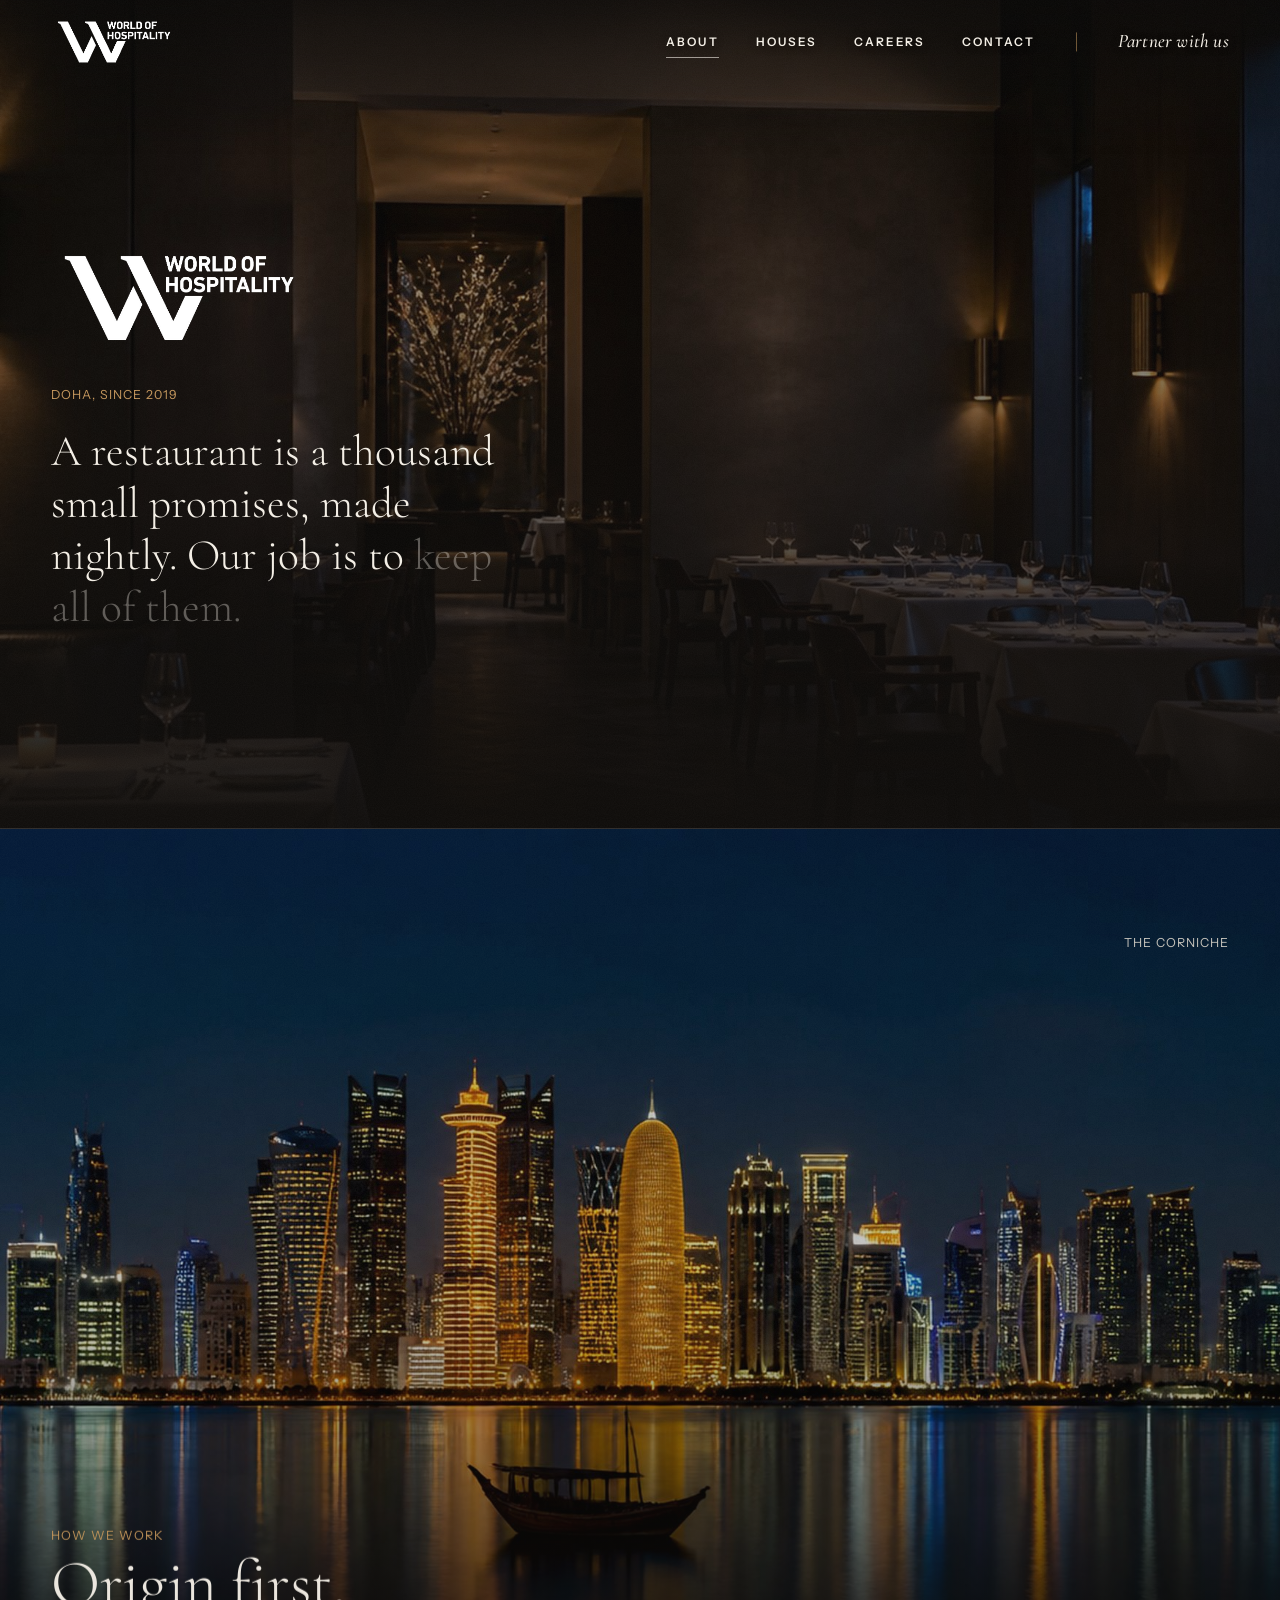
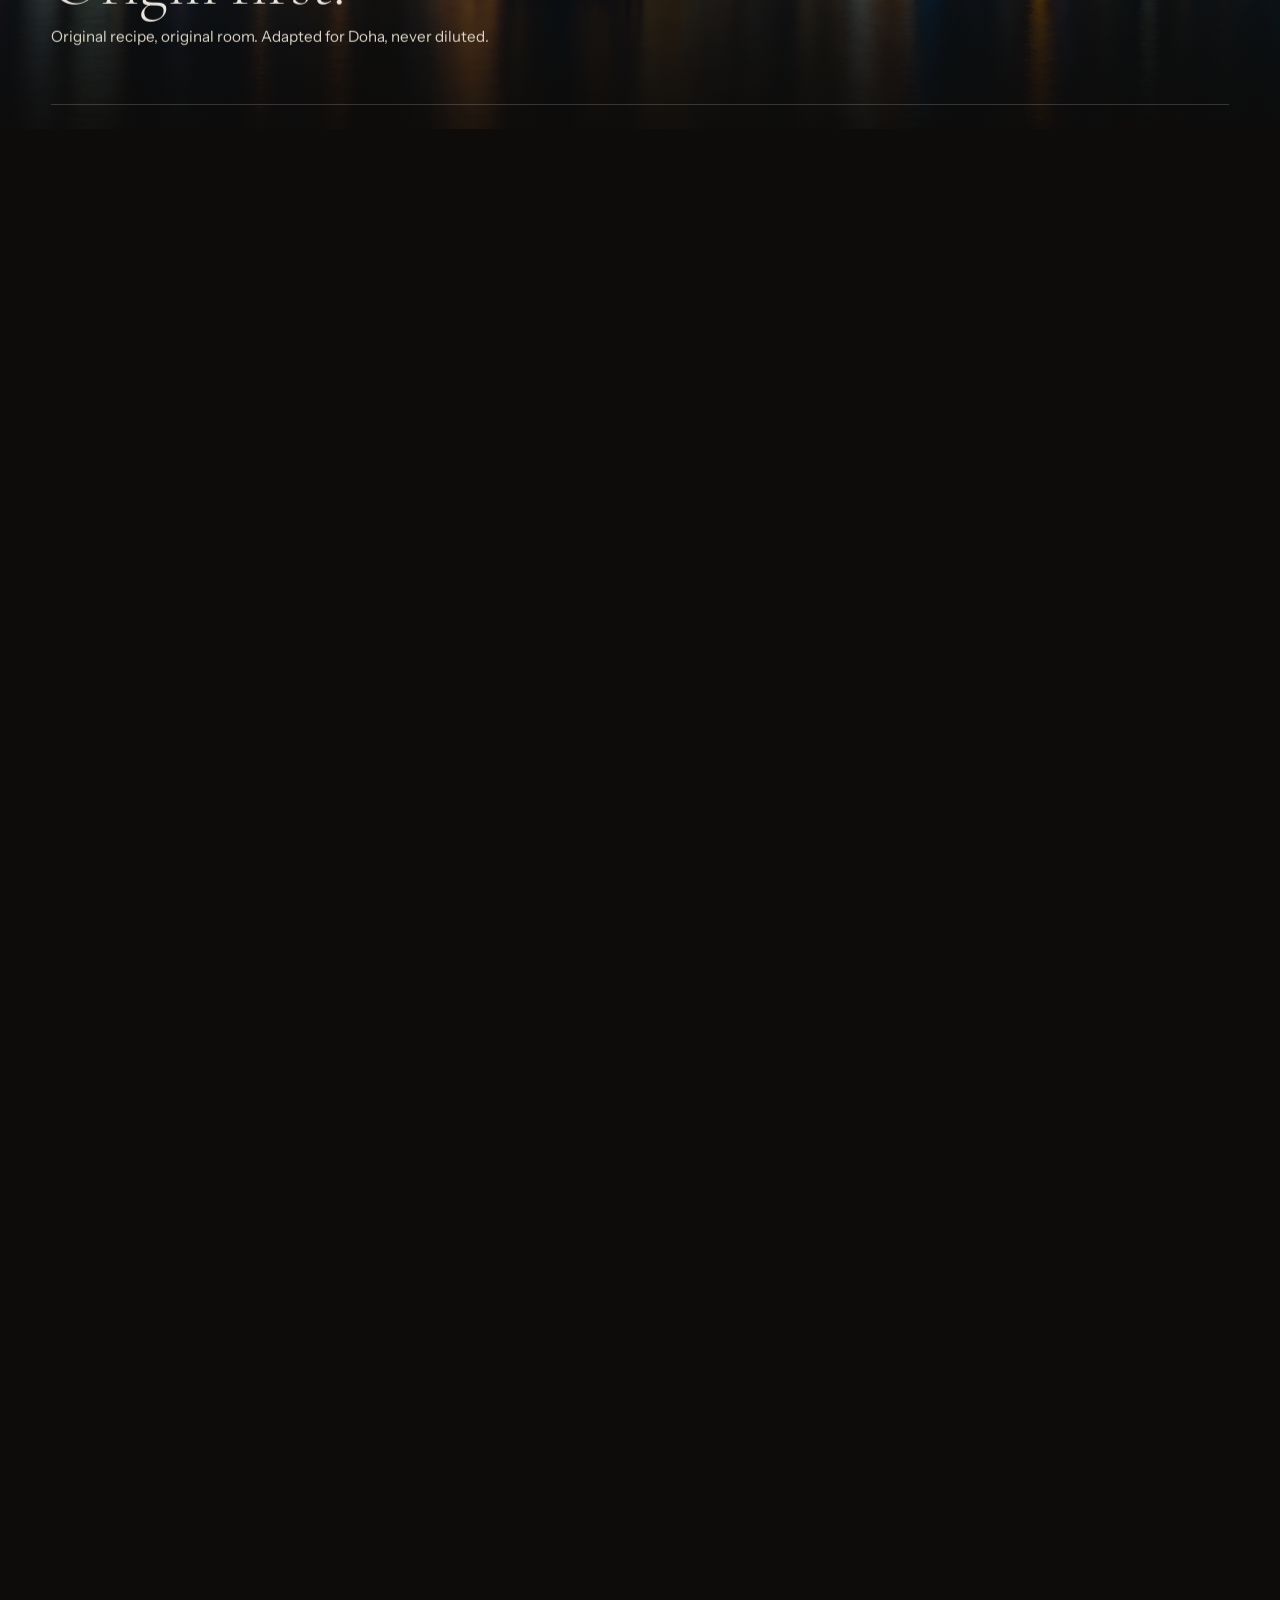
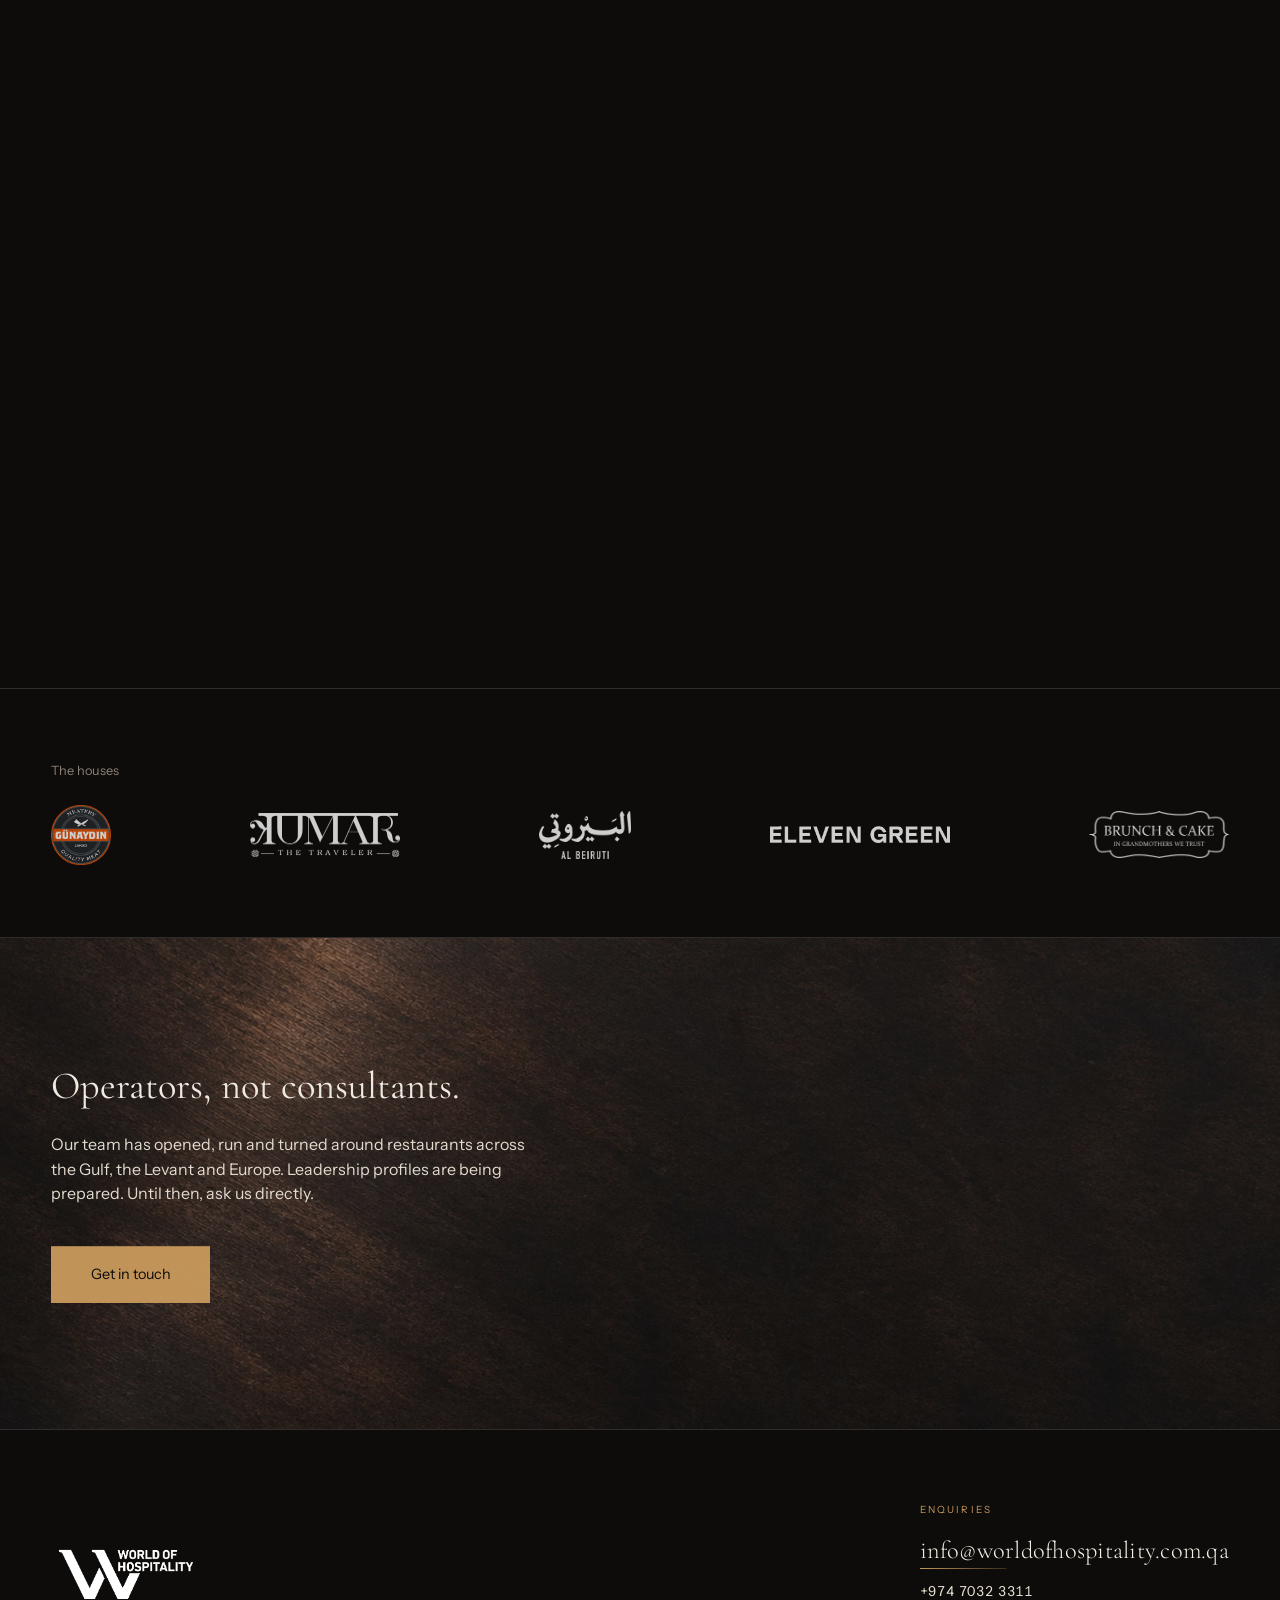
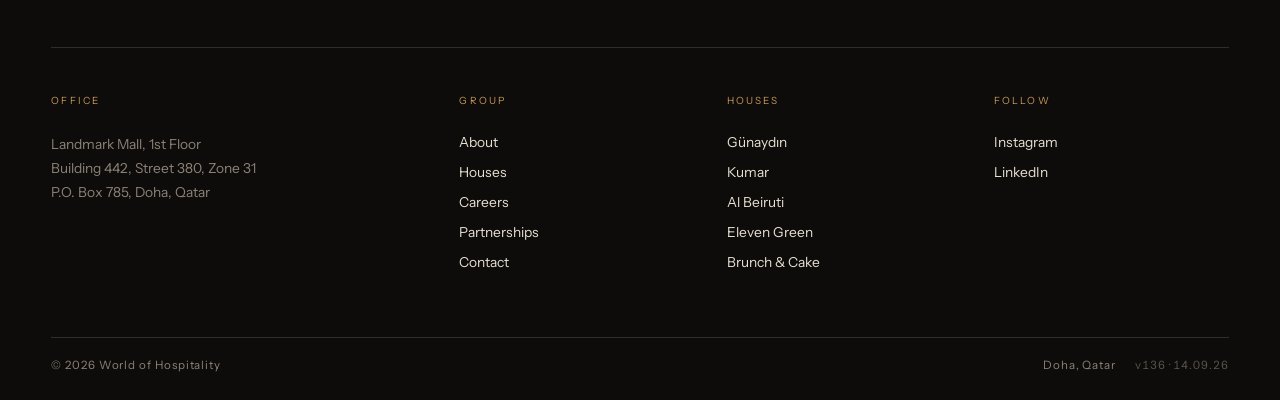
==== about.html @ a6f9bf9b "Al Beiruti: room, table and bar frames cut from the 4K film for the gallery and wall; low-res spread" ====
<!doctype html>
<html lang="en">
<head>
<meta charset="utf-8">
<meta name="viewport" content="width=device-width, initial-scale=1">
<title>About · World of Hospitality</title>
<meta name="description" content="World of Hospitality. Operators, not licensors. How the group works and who runs it.">
<link rel="preconnect" href="https://fonts.googleapis.com">
<link rel="preconnect" href="https://fonts.gstatic.com" crossorigin>
<link rel="stylesheet" href="https://fonts.googleapis.com/css2?family=Cormorant+Garamond:ital,wght@0,300;0,400;0,500;1,300;1,400&family=Instrument+Sans:wght@400;500&display=swap">
<link rel="stylesheet" href="css/home.css?v=136">
<link rel="stylesheet" href="css/house.css?v=136">
<link rel="stylesheet" href="css/pages.css?v=136">
</head>
<body class="is-loading house-page inner-page">

<div class="veil veil--quick" id="veil" aria-hidden="true"></div>
<div class="grain" aria-hidden="true"></div>

<header class="nav" id="nav">
  <a href="index.html" class="nav__brand" aria-label="World of Hospitality home">
    <img src="images/woh-logo.png" alt="World of Hospitality" class="nav__logo" width="150" height="50">
  </a>
  <nav class="nav__links" aria-label="Primary">
    <a href="about.html" aria-current="page">About</a>
    <a href="index.html#houses">Houses</a>
    <a href="careers.html">Careers</a>
    <a href="contact.html">Contact</a>
  </nav>
  <a href="partnerships.html" class="nav__cta">Partner with us</a>
  <button class="nav__toggle" id="navToggle" aria-label="Open menu" aria-expanded="false"><span></span><span></span></button>
  <span class="nav__rule" aria-hidden="true"></span>
</header>

<div class="menu" id="menu" aria-hidden="true">
  <nav class="menu__links" aria-label="Mobile">
    <a href="about.html">About</a>
    <a href="index.html#houses">Houses</a>
    <a href="careers.html">Careers</a>
    <a href="contact.html">Contact</a>
    <a href="partnerships.html">Partner with us</a>
  </nav>
  <div class="menu__houses"><a href="gunaydin.html" class="proof__logo proof__logo--gunaydin"><img class="logo logo--gunaydin" src="images/brands/gunaydin.png" alt="Günaydın" width="700" height="699"></a><a href="kumar.html" class="proof__logo proof__logo--kumar"><img class="logo logo--kumar" src="images/brands/kumar.png" alt="Kumar" width="1200" height="356"></a><a href="al-beiruti.html" class="proof__logo proof__logo--al-beiruti"><img class="logo logo--al-beiruti" src="images/brands/al-beiruti.png" alt="Al Beiruti" width="900" height="466"></a><a href="eleven-green.html" class="proof__logo proof__logo--eleven-green"><img class="logo logo--eleven-green" src="images/brands/eleven-green.png" alt="Eleven Green" width="1200" height="114"></a><a href="brunch-cake.html" class="proof__logo proof__logo--brunch-cake"><img class="logo logo--brunch-cake" src="images/brands/brunch-cake.png" alt="Brunch &amp; Cake" width="1200" height="404"></a></div>
  <p class="menu__foot">Landmark Mall, Doha<br>+974 7032 3311</p>
</div>

<section class="open open--about">
  <div class="open__media"><img src="images/material/room.jpg" alt="An empty dining room before service"><div class="open__grade"></div></div>
  <div class="open__copy">
    <img class="open__mark" src="images/woh-logo.png" alt="World of Hospitality" width="240" height="80" data-reveal>
    <p class="open__kicker">Doha, since 2019</p>
    <h1 class="open__title open__title--lit lit" data-split>A restaurant is a thousand small promises, made nightly. Our job is to keep all of them.</h1>
  </div>
</section>

<section class="pan" aria-label="How we work">
  <div class="pan__stage">
    <div class="pan__track" id="panTrack">
      <div class="pan__panel">
        <img src="images/doha/corniche.jpg" alt="Doha, West Bay from the Corniche">
        <div class="pan__copy"><span class="pan__kicker">How we work</span><span class="pan__title">Origin first.</span><span class="pan__line">Original recipe, original room. Adapted for Doha, never diluted.</span></div>
        <span class="pan__place">The Corniche</span>
      </div>
      <div class="pan__panel">
        <img src="images/doha/souq.jpg" alt="A lantern-lit souq alley">
        <div class="pan__copy"><span class="pan__kicker">How we work</span><span class="pan__title">Senior people, every shift.</span><span class="pan__line">The people accountable for the result are the people in the building. Not a head office, not a dashboard.</span></div>
        <span class="pan__place">Souq Waqif</span>
      </div>
      <div class="pan__panel">
        <img src="images/doha/lusail.jpg" alt="An arcade in Lusail at dusk">
        <div class="pan__copy"><span class="pan__kicker">How we work</span><span class="pan__title">Built to last.</span><span class="pan__line">Group infrastructure, independent attention. Finance, licensing and supply run centrally. Service, kitchen and character stay the house's own.</span></div>
        <span class="pan__place">Lusail</span>
      </div>
    </div>
    <div class="pan__progress" aria-hidden="true"><span id="panBar"></span></div>
  </div>
</section>

<section class="proof proof--about">
  <p class="proof__label">The houses</p>
  <div class="proof__row"><a href="gunaydin.html" class="proof__logo proof__logo--gunaydin"><img class="logo logo--gunaydin" src="images/brands/gunaydin.png" alt="Günaydın" width="700" height="699"></a><a href="kumar.html" class="proof__logo proof__logo--kumar"><img class="logo logo--kumar" src="images/brands/kumar.png" alt="Kumar" width="1200" height="356"></a><a href="al-beiruti.html" class="proof__logo proof__logo--al-beiruti"><img class="logo logo--al-beiruti" src="images/brands/al-beiruti.png" alt="Al Beiruti" width="900" height="466"></a><a href="eleven-green.html" class="proof__logo proof__logo--eleven-green"><img class="logo logo--eleven-green" src="images/brands/eleven-green.png" alt="Eleven Green" width="1200" height="114"></a><a href="brunch-cake.html" class="proof__logo proof__logo--brunch-cake"><img class="logo logo--brunch-cake" src="images/brands/brunch-cake.png" alt="Brunch &amp; Cake" width="1200" height="404"></a></div>
</section>

<section class="people overfilm" id="leadership">
  <div class="overfilm__media overfilm__media--material"><img src="images/material/bronze.jpg" alt="" loading="lazy"></div>
  <div class="people__copy" data-reveal>
    <h2 class="sec__title">Operators, not consultants.</h2>
    <p>Our team has opened, run and turned around restaurants across the Gulf, the Levant and Europe. Leadership profiles are being prepared. Until then, ask us directly.</p>
    <a class="visit__cta" href="contact.html">Get in touch</a>
  </div>
</section>

<footer class="foot">
  <div class="foot__top">
    <a href="index.html" class="foot__brand" aria-label="World of Hospitality home">
      <img src="images/woh-logo.png" alt="World of Hospitality" width="150" height="50">
    </a>
    <div class="foot__contact">
      <span class="foot__eyebrow">Enquiries</span>
      <a class="foot__mail" href="mailto:info@worldofhospitality.com.qa">info@worldofhospitality.com.qa</a>
      <a class="foot__tel" href="tel:+97470323311">+974 7032 3311</a>
    </div>
  </div>
  <div class="foot__grid">
    <div class="foot__col foot__col--office">
      <span class="foot__eyebrow">Office</span>
      <address>Landmark Mall, 1st Floor<br>Building 442, Street 380, Zone 31<br>P.O. Box 785, Doha, Qatar</address>
    </div>
    <div class="foot__col">
      <span class="foot__eyebrow">Group</span>
      <a href="about.html">About</a>
      <a href="index.html#houses">Houses</a>
      <a href="careers.html">Careers</a>
      <a href="partnerships.html">Partnerships</a>
      <a href="contact.html">Contact</a>
    </div>
    <div class="foot__col">
      <span class="foot__eyebrow">Houses</span>
      <a href="gunaydin.html">Günaydın</a>
      <a href="kumar.html">Kumar</a>
      <a href="al-beiruti.html">Al Beiruti</a>
      <a href="eleven-green.html">Eleven Green</a>
      <a href="brunch-cake.html">Brunch &amp; Cake</a>
    </div>
    <div class="foot__col">
      <span class="foot__eyebrow">Follow</span>
      <a href="https://www.instagram.com/albeirutiqa" target="_blank" rel="noopener">Instagram</a>
      <a href="https://www.linkedin.com/company/worldofhospitalityqa" target="_blank" rel="noopener">LinkedIn</a>
    </div>
  </div>
  <div class="foot__bottom">
    <span>© <span data-year>2026</span> World of Hospitality</span>
    <span class="foot__bottom-right">Doha, Qatar <span class="foot__ver">v136 · 14.09.26</span></span>
  </div>
</footer>

<script src="js/vendor/gsap.min.js?v=136"></script>
<script src="js/vendor/ScrollTrigger.min.js?v=136"></script>
<script src="js/vendor/lenis.min.js?v=136"></script>
<script src="js/site.js?v=136"></script>
</body>
</html>
---- css/home.css ----
/* World of Hospitality: homepage, 2026 rebuild.
   Palette is the brand's own: bone and brass from the logo file. */

:root {
  --ink: #0e0c0a;
  --ink-2: #16130f;
  --bone: #f4efe6;
  --bone-2: #e6dfd2;
  --brass: #c4965b;
  --ash: #8b8177;
  --hair: rgba(244, 239, 230, 0.14);

  --serif: "Cormorant Garamond", Georgia, serif;
  --sans: "Instrument Sans", system-ui, sans-serif;

  --gutter: clamp(1.25rem, 4vw, 4rem);
  --ease: cubic-bezier(0.22, 1, 0.36, 1);
}

*, *::before, *::after { box-sizing: border-box; }
html { scroll-behavior: auto; -webkit-text-size-adjust: 100%; }
html.lenis, html.lenis body { height: auto; }
.lenis.lenis-smooth { scroll-behavior: auto !important; }

body {
  margin: 0;
  background: var(--ink);
  color: var(--bone);
  font-family: var(--sans);
  font-size: 1rem;
  line-height: 1.55;
  -webkit-font-smoothing: antialiased;
  overflow-x: hidden;
}
body.is-loading { overflow: hidden; }

img, video { display: block; max-width: 100%; }
a { color: inherit; text-decoration: none; }
button { font: inherit; color: inherit; background: none; border: 0; padding: 0; cursor: pointer; }
h1, h2, h3, p, ol, dl { margin: 0; }
ol { padding: 0; list-style: none; }

:focus-visible { outline: 1px solid var(--brass); outline-offset: 4px; }

/* Line masks used by the reveal choreography */
.line { display: block; overflow: hidden; }
.line > span { display: block; transform: translateY(110%); }

/* ---------- Veil: five cuts, then the frame splits into the wall ---------- */
.veil { position: fixed; inset: 0; z-index: 100; background: var(--ink); overflow: hidden; }
.veil__cuts { position: absolute; inset: 0; }
.veil__cut { position: absolute; inset: 0; opacity: 0; }
.veil__cut img { width: 100%; height: 100%; object-fit: cover; transform: scale(1.12); filter: saturate(0.85) brightness(0.75); }
.veil__cut::after { content: ""; position: absolute; inset: 0; background: radial-gradient(70% 60% at 50% 50%, rgba(14,12,10,0.15), rgba(14,12,10,0.7)); }
.veil__cutlogo { position: absolute; left: 50%; top: 50%; transform: translate(-50%, -50%); display: flex; justify-content: center; opacity: 0; z-index: 1; }
.veil__cutlogo img { height: auto; filter: drop-shadow(0 6px 30px rgba(0,0,0,0.6)); }
.veil__cutlogo .logo--gunaydin { width: clamp(180px, 20vw, 300px); } .veil__cutlogo .logo--kumar { width: clamp(300px, 36vw, 560px); } .veil__cutlogo .logo--al-beiruti { width: clamp(220px, 26vw, 400px); } .veil__cutlogo .logo--eleven-green { width: clamp(300px, 44vw, 700px); } .veil__cutlogo .logo--brunch-cake { width: clamp(260px, 30vw, 480px); }
.veil__flash { position: absolute; inset: 0; background: var(--brass); opacity: 0; mix-blend-mode: screen; pointer-events: none; }
.veil__mark { position: absolute; left: 50%; top: 50%; width: clamp(200px, 22vw, 300px); height: auto; transform: translate(-50%, -50%); opacity: 0; transform-origin: top left; z-index: 2; filter: drop-shadow(0 6px 30px rgba(0,0,0,0.6)); }
body.is-loading .nav__logo { opacity: 0; }
body.is-loading .wall__panel { clip-path: inset(0 50% 0 50%); }

/* ---------- Nav ---------- */
.nav {
  position: fixed; top: 0; left: 0; right: 0; z-index: 80;
  display: flex; align-items: center; justify-content: space-between;
  height: 84px; padding: 0 var(--gutter); opacity: 0; transform: translateY(-8px);
  transition: transform 0.6s var(--ease), opacity 0.6s, height 0.5s var(--ease), background 0.5s;
}
.nav::before { content: ""; position: absolute; inset: 0 0 -70px 0; z-index: -1; pointer-events: none;
  background: linear-gradient(to bottom, rgba(10,9,8,0.66) 0%, rgba(10,9,8,0.28) 60%, rgba(10,9,8,0) 100%);
  transition: opacity 0.5s; }
.nav__brand { display: block; line-height: 0; }
.nav__logo { display: block; width: 126px; height: auto; transition: width 0.5s var(--ease), opacity 0.3s; }
.nav__links { display: flex; align-items: center; gap: 2.3rem; margin-left: auto; font-size: 0.74rem; font-weight: 600; letter-spacing: 0.18em; text-transform: uppercase; }
.nav__links a { position: relative; padding: 0.4rem 0; color: var(--bone); text-shadow: 0 1px 10px rgba(0,0,0,0.45); transition: color 0.4s; }
.nav__links a:hover { color: var(--brass); }
.nav__links a[aria-current="page"] { color: var(--bone); }
.nav__links a::after { content: ""; position: absolute; left: 0; right: 0; bottom: 0; height: 1px; background: currentColor; opacity: 0.6; transform: scaleX(0); transform-origin: right; transition: transform 0.5s var(--ease); }
.nav__links a:hover::after, .nav__links a[aria-current="page"]::after { transform: scaleX(1); transform-origin: left; }
.nav__cta { position: relative; margin-left: 2.6rem; padding-left: 2.6rem; font-family: var(--serif); font-style: italic; font-weight: 500; font-size: 1.2rem; text-shadow: 0 1px 10px rgba(0,0,0,0.45); letter-spacing: 0.01em; text-transform: none; color: var(--bone); transition: color 0.4s; }
.nav__cta::before { content: ""; position: absolute; left: 0; top: 50%; width: 1px; height: 1.2rem; transform: translateY(-50%); background: rgba(196,150,91,0.55); }
.nav__cta::after { content: ""; position: absolute; left: 2.6rem; right: 0; bottom: -0.1rem; height: 1px; background: var(--brass); transform: scaleX(0); transform-origin: right; transition: transform 0.5s var(--ease); }
.nav__cta:hover { color: var(--brass); }
.nav__cta:hover::after { transform: scaleX(1); transform-origin: left; }
.nav__toggle { display: none; width: 40px; height: 40px; flex-direction: column; justify-content: center; align-items: flex-end; gap: 6px; background: none; border: 0; cursor: pointer; padding: 0; color: var(--bone); }
.nav__toggle span { display: block; height: 1px; width: 26px; background: currentColor; transition: transform 0.4s var(--ease), width 0.4s var(--ease); }
.nav__toggle span:last-child { width: 18px; }
.nav__toggle[aria-expanded="true"] span:first-child { transform: translateY(3.5px) rotate(45deg); }
.nav__toggle[aria-expanded="true"] span:last-child { width: 26px; transform: translateY(-3.5px) rotate(-45deg); }
.nav__rule { display: none; }
.nav.is-hidden { transform: translateY(-110%); }
.nav.is-solid { height: 64px; background: rgba(14,12,10,0.84); backdrop-filter: blur(14px) saturate(120%); -webkit-backdrop-filter: blur(14px) saturate(120%); box-shadow: 0 1px 0 var(--hair); }
.nav.is-solid::before { opacity: 0; }
.nav.is-solid .nav__logo { width: 106px; }
.nav.is-solid .nav__links a, .nav.is-solid .nav__cta { text-shadow: none; }

.menu {
  position: fixed; inset: 0; z-index: 45;
  background: var(--ink);
  display: flex; flex-direction: column; justify-content: center;
  padding: 0 var(--gutter);
  visibility: hidden; opacity: 0;
  transition: opacity 0.5s var(--ease), visibility 0s 0.5s;
}
.menu.is-open { visibility: visible; opacity: 1; transition-delay: 0s; }
.menu__links { display: flex; flex-direction: column; gap: 0.35em; }
.menu__links a {
  font-family: var(--serif); font-weight: 300;
  font-size: clamp(2.5rem, 10vw, 4rem); line-height: 1.1;
  transform: translateY(20px); opacity: 0;
  transition: transform 0.7s var(--ease), opacity 0.7s var(--ease);
}
.menu.is-open .menu__links a { transform: none; opacity: 1; }
.menu.is-open .menu__links a:nth-child(2) { transition-delay: 0.05s; }
.menu.is-open .menu__links a:nth-child(3) { transition-delay: 0.1s; }
.menu.is-open .menu__links a:nth-child(4) { transition-delay: 0.15s; }
.menu.is-open .menu__links a:nth-child(5) { transition-delay: 0.2s; }
.menu__foot { position: absolute; bottom: 2rem; left: var(--gutter); font-size: 0.85rem; color: var(--ash); }

.menu__links a { font-size: clamp(1.6rem, 6vw, 2.2rem); font-weight: 400; }
.menu__houses { display: flex; flex-wrap: wrap; gap: 1.25rem 1.75rem; align-items: center; margin-top: 2.5rem; padding-top: 1.5rem; border-top: 1px solid var(--hair); transform: translateY(20px); opacity: 0; transition: transform 0.7s var(--ease) 0.25s, opacity 0.7s var(--ease) 0.25s; }
.menu.is-open .menu__houses { transform: none; opacity: 1; }
.menu__houses a { display: flex; align-items: center; }
.menu__houses img { height: auto; }
.grain {
  position: fixed; inset: -50%; z-index: 90; pointer-events: none; opacity: 0.06;
  background-image: url("data:image/svg+xml;utf8,<svg xmlns='http://www.w3.org/2000/svg' width='220' height='220'><filter id='n'><feTurbulence type='fractalNoise' baseFrequency='0.9' numOctaves='2' stitchTiles='stitch'/><feColorMatrix values='0 0 0 0 1 0 0 0 0 1 0 0 0 0 1 0 0 0 0.6 0'/></filter><rect width='100%' height='100%' filter='url(%23n)'/></svg>");
  animation: grain 0.9s steps(4) infinite;
}
@keyframes grain { 0% { transform: translate(0,0); } 25% { transform: translate(-3%,2%); } 50% { transform: translate(2%,-3%); } 75% { transform: translate(-2%,-2%); } 100% { transform: translate(3%,3%); } }

/* ---------- Type scale: kept quiet on purpose ---------- */
:root {
  --t-display: clamp(1.8rem, 2.6vw, 2.6rem);
  --t-title: clamp(1.45rem, 2vw, 2rem);
  --t-lede: clamp(1rem, 1.15vw, 1.1rem);
}
.title { font-family: var(--serif); font-weight: 400; font-size: var(--t-title); line-height: 1.15; letter-spacing: 0; }
.lede { color: var(--ash); font-size: var(--t-lede); max-width: 48ch; }
.link { position: relative; font-size: 0.9rem; padding-bottom: 0.2em; }
.link::after { content: ""; position: absolute; left: 0; right: 0; bottom: 0; height: 1px; background: currentColor; transform-origin: left; transition: transform 0.5s var(--ease); }
.link:hover::after { transform: scaleX(0); transform-origin: right; }

/* ---------- Wall: five houses, edge to edge ---------- */
.wall { position: relative; height: 100vh; height: 100svh; min-height: 560px; display: flex; overflow: hidden; }
.wall__panel {
  position: relative; flex: 1 1 0; min-width: 0; overflow: hidden; display: block;
  transition: flex 0.9s var(--ease); border-right: 1px solid rgba(14,12,10,0.6);
}
.wall__panel:last-child { border-right: 0; }
.wall.is-hover .wall__panel { flex-grow: 0.78; }
.wall.is-hover .wall__panel.is-on { flex-grow: 2.1; }
.wall__media { position: absolute; inset: 0; }
.wall__media img, .wall__media video { width: 100%; height: 100%; object-fit: cover; transform: scale(1.08); transition: transform 1.6s var(--ease), filter 0.9s; filter: saturate(0.9) brightness(1); }
.wall__panel.is-on .wall__media img, .wall__panel.is-on .wall__media video { transform: scale(1.0); filter: saturate(1) brightness(1); }
.wall__media::after { content: ""; position: absolute; inset: 0; background: linear-gradient(to top, rgba(14,12,10,0.75) 0%, rgba(14,12,10,0.12) 40%, rgba(14,12,10,0.18) 100%); transition: opacity 0.9s; }
.wall__logo { position: absolute; left: 50%; top: 50%; transform: translate(-50%, -50%); width: 100%; display: flex; justify-content: center; padding: 0 8%; }
.wall__logo img { height: auto; max-width: 100%; filter: drop-shadow(0 4px 24px rgba(0,0,0,0.5)); }
.wall__foot { position: absolute; left: 1.25rem; right: 1.25rem; bottom: 1.5rem; display: flex; flex-direction: column; gap: 0.2rem; opacity: 0.7; transition: opacity 0.6s; }
.wall__panel.is-on .wall__foot { opacity: 1; }
.wall.is-hover .wall__panel:not(.is-on) .wall__foot { opacity: 0.35; }
.wall__meta { font-size: 0.82rem; letter-spacing: 0.04em; color: var(--bone); opacity: 0.9; }
.wall__cta { position: absolute; left: 1.25rem; bottom: 1.5rem; font-size: 0.8rem; color: var(--bone-2); opacity: 0; transition: opacity 0.6s; }
.wall__panel.is-on .wall__cta { opacity: 1; }
.wall__caption { position: absolute; left: var(--gutter); bottom: 1.6rem; z-index: 2; pointer-events: none; font-size: 0.85rem; color: var(--bone-2); opacity: 0; }
.wall__caption span { color: var(--ash); }

/* ---------- Footer ---------- */
.foot { position: relative; border-top: 1px solid var(--hair); padding: clamp(3.5rem, 8vh, 5.5rem) var(--gutter) 1.6rem; font-size: 0.86rem; overflow: hidden; }
.foot__top { display: grid; grid-template-columns: minmax(0, 1fr) auto; align-items: end; gap: 2rem; padding-bottom: clamp(2.2rem, 5vh, 3.2rem); border-bottom: 1px solid var(--hair); }
.foot__brand { display: block; line-height: 0; }
.foot__brand img { width: 150px; height: auto; }
.foot__contact { display: flex; flex-direction: column; align-items: flex-start; gap: 0.35rem; text-align: left; }
.foot__eyebrow { display: block; font-size: 0.62rem; letter-spacing: 0.22em; text-transform: uppercase; color: var(--brass); margin-bottom: 0.9rem; }
.foot__mail { position: relative; display: inline-block; font-family: var(--serif, "Cormorant Garamond", serif); font-weight: 300; font-size: clamp(1.25rem, 1.9vw, 1.7rem); letter-spacing: 0.01em; color: var(--bone); padding-bottom: 0.25rem; line-height: 1.15; transition: color 0.4s; }
.foot__mail::after { content: ""; position: absolute; left: 0; right: 0; bottom: 0; height: 1px; background: linear-gradient(to right, var(--brass), rgba(196,150,91,0.25)); transform: scaleX(0.28); transform-origin: left; transition: transform 0.6s var(--ease); }
.foot__mail:hover { color: var(--brass); }
.foot__mail:hover::after { transform: scaleX(1); }
.foot__tel { color: var(--bone-2); font-variant-numeric: tabular-nums; letter-spacing: 0.06em; margin-top: 0.4rem; transition: color 0.3s; }
.foot__tel:hover { color: var(--brass); }
.foot__grid { display: grid; grid-template-columns: minmax(0, 1.6fr) repeat(3, minmax(0, 1fr)); gap: 2rem; padding-top: clamp(2.2rem, 5vh, 3.2rem); }
.foot__col { display: flex; flex-direction: column; gap: 0.55rem; }
.foot__col address { font-style: normal; color: var(--ash); line-height: 1.75; }
.foot__col a { position: relative; color: var(--bone-2); width: fit-content; transition: color 0.3s, padding-left 0.4s var(--ease); }
.foot__col a::before { content: ""; position: absolute; left: 0; top: 50%; width: 0; height: 1px; background: var(--brass); transition: width 0.4s var(--ease); }
.foot__col a:hover { color: var(--bone); padding-left: 1rem; }
.foot__col a:hover::before { width: 0.6rem; }
.foot__bottom { margin-top: clamp(3rem, 7vh, 4.5rem); padding-top: 1.2rem; border-top: 1px solid var(--hair); display: flex; justify-content: space-between; align-items: center; color: var(--ash); font-size: 0.72rem; letter-spacing: 0.08em; }

/* ---------- Reveal hooks ---------- */
[data-reveal] { opacity: 0; transform: translateY(20px); }
body.no-motion [data-reveal], body.no-motion .wall__caption, body.no-motion .intro__text .w { opacity: 1; transform: none; color: var(--bone); }
body.no-motion .close__lines .line > span { transform: none; }

@media (prefers-reduced-motion: reduce) {
  .grain { animation: none; }
  .veil { display: none; }
  body.is-loading { overflow: auto; }
  .nav { opacity: 1; transform: none; }
  [data-reveal], .wall__caption { opacity: 1; transform: none; }
  .intro__text .w { color: var(--bone); }
  .close__lines .line > span { transform: none; }
  .wall__panel { transition: none; }
}

@media (max-width: 900px) {
  :root { --gutter: 1.25rem; }
  .nav { height: 66px; }
  .nav.is-solid { height: 60px; }
  .nav__links, .nav__cta { display: none; }
  .nav__toggle { display: flex; }
  .nav__logo { width: 104px; }

  .wall { height: auto; min-height: 0; flex-direction: column; padding-top: 4.6rem; }
  .wall__panel, .wall.is-hover .wall__panel, .wall.is-hover .wall__panel.is-on { flex: none; height: 52vw; min-height: 210px; border-right: 0; border-bottom: 1px solid rgba(14,12,10,0.8); }
    .wall__foot { opacity: 1; transform: none; flex-direction: row; justify-content: space-between; align-items: baseline; }
  .wall__caption { display: none; }

  .foot { padding: 3rem var(--gutter) 1.5rem; }
  .foot__top { grid-template-columns: 1fr; align-items: start; gap: 2.2rem; }
  .foot__brand img { width: 128px; }
  .foot__grid { grid-template-columns: 1fr 1fr; gap: 2rem 1rem; }
  .foot__col--office { grid-column: 1 / -1; }
  .foot__bottom { margin-top: 2.6rem; flex-direction: column; align-items: flex-start; gap: 0.4rem; }
}

/* ---------- Wall as a component (house pages, about, close) ---------- */
.wall--mini { height: 46vh; min-height: 320px; border-top: 1px solid var(--hair); }
.wall--mini .wall__logo img { transform: scale(0.8); }
.wall__label { position: absolute; top: 1.25rem; left: var(--gutter); z-index: 2; font-size: 0.8rem; color: var(--bone-2); pointer-events: none; }

/* ---------- Logo strips ---------- */
.proof { padding: clamp(2.5rem, 6vh, 4rem) var(--gutter); border-bottom: 1px solid var(--hair); }
.proof__label { font-size: 0.8rem; color: var(--ash); margin-bottom: 1.5rem; }
.proof__row, .close__logos { display: flex; align-items: center; justify-content: space-between; gap: 2rem; flex-wrap: wrap; }
.proof__logo { display: flex; align-items: center; opacity: 0.8; transition: opacity 0.4s, transform 0.6s var(--ease); }
.proof__logo:hover { opacity: 1; transform: translateY(-2px); }
.proof__logo img { height: auto; max-width: 100%; }
.close__logos { grid-column: 1 / -1; padding-bottom: 2.5rem; margin-bottom: 1rem; border-bottom: 1px solid var(--hair); }

/* ---------- Map: house marks at their cities ---------- */
.route__logo { opacity: 0; }
.route__lab--brand { font-family: var(--serif); font-size: 15px; fill: var(--bone); }
body.no-motion .route__logo { opacity: 1; }
@media (prefers-reduced-motion: reduce) { .route__logo { opacity: 1; } }

@media (max-width: 900px) {
  .wall--mini { height: auto; min-height: 0; padding-top: 0; }
  .wall--mini .wall__panel { height: 48vw; min-height: 180px; }
  .wall--mini .wall__logo { top: 42%; }
  .wall__label { position: static; padding: 1rem var(--gutter); }
  .proof__row, .close__logos { gap: 1.5rem 2rem; justify-content: flex-start; }
    }

/* ---------- Marquee: the houses roll past, and the next one ---------- */
.marquee { overflow: hidden; background: var(--bone); color: var(--ink); padding: clamp(1.4rem, 3vh, 2rem) 0; }
.marquee .logo--kumar, .marquee .logo--al-beiruti, .marquee .logo--eleven-green, .marquee .logo--brunch-cake { filter: invert(1) brightness(0.12); }
.marquee__dot { background: #9a7238; }
.marquee__track { display: flex; align-items: center; width: max-content; animation: marquee 48s linear infinite; }
.marquee:hover .marquee__track { animation-play-state: paused; }
.marquee__item { display: flex; align-items: center; padding: 0 clamp(1.25rem, 2.4vw, 2.4rem); flex: 0 0 auto; opacity: 0.9; }
.marquee__dot { width: 3px; height: 3px; border-radius: 50%; background: var(--brass); flex: 0 0 auto; opacity: 0.7; }
.marquee__next { flex-direction: column; align-items: flex-start; gap: 0.1rem; font-family: var(--serif); font-size: 1rem; color: #9a7238; white-space: nowrap; }
.marquee__next em { font-family: var(--sans); font-style: normal; font-size: 0.68rem; color: rgba(14,12,10,0.55); }
@keyframes marquee { from { transform: translateX(0); } to { transform: translateX(-50%); } }
@media (prefers-reduced-motion: reduce) { .marquee__track { animation: none; } }

/* ---------- Reel: one house per screen, stacked ---------- */
.reel { position: relative; height: calc(var(--n) * 100vh); height: calc(var(--n) * 100svh); background: var(--ink); }
.reel__stage { position: sticky; top: 0; height: 100vh; height: 100svh; overflow: hidden; }
.reel__slide { position: absolute; inset: 0; display: block; opacity: 0; pointer-events: none; will-change: opacity; }
.reel__slide.is-active { pointer-events: auto; }
.reel__media { position: absolute; inset: 0; will-change: transform; }
.reel__media picture { display: block; width: 100%; height: 100%; }
.reel__media img, .reel__media video { width: 100%; height: 100%; object-fit: cover; transform: none; }
.reel__media::after { content: ""; position: absolute; inset: 0; background: linear-gradient(to top, rgba(14,12,10,0.8) 0%, rgba(14,12,10,0.2) 45%, rgba(14,12,10,0.05) 100%); }
.reel__media .house__flag { z-index: 2; top: auto; bottom: 1rem; right: 1rem; left: auto; }
.reel__copy { position: absolute; left: var(--gutter); right: var(--gutter); bottom: clamp(2.5rem, 7vh, 5rem); display: flex; flex-direction: column; align-items: flex-start; gap: 0.5rem; }
.reel__logo { display: block; margin-bottom: 0.75rem; }
.reel__logo img { height: auto; filter: drop-shadow(0 4px 24px rgba(0,0,0,0.5)); }
.reel__line { font-family: var(--serif); font-style: italic; font-size: clamp(1.05rem, 1.4vw, 1.35rem); color: var(--bone-2); }
.reel__meta { font-size: 0.85rem; color: var(--bone); opacity: 0.8; }
.reel__go { margin-top: 1rem; font-size: 0.85rem; padding-bottom: 0.2em; border-bottom: 1px solid var(--brass); color: var(--bone); transition: color 0.4s; }
.reel__slide:hover .reel__go { color: var(--brass); }
.reel__count { position: absolute; z-index: 3; right: var(--gutter); bottom: clamp(2.5rem, 7vh, 5rem); font-size: 0.8rem; color: var(--bone-2); font-variant-numeric: tabular-nums; }

/* ---------- The road: scroll-driven timeline ---------- */
.road { position: relative; height: 320vh; border-top: 1px solid var(--hair); border-bottom: 1px solid var(--hair); }
.road__stage { position: sticky; top: 0; height: 100vh; height: 100svh; overflow: hidden; display: flex; flex-direction: column; justify-content: space-between; padding: 7rem var(--gutter) 5rem; }
.road__media { position: absolute; inset: 0; z-index: 0; }
.road__strip { height: 100%; width: 100%; will-change: transform; }
.road__strip img { height: 100%; width: auto; max-width: none; min-width: 100%; object-fit: cover; }
.road__media::after { content: ""; position: absolute; inset: 0; background: linear-gradient(to top, rgba(14,12,10,0.85) 0%, rgba(14,12,10,0.25) 45%, rgba(14,12,10,0.15) 100%); }
.road__head { position: relative; z-index: 1; }
.road__kicker { display: block; font-size: 0.78rem; letter-spacing: 0.08em; text-transform: uppercase; color: var(--brass); margin-bottom: 0.75rem; }
.road__year { display: block; font-family: var(--serif); font-weight: 300; font-size: clamp(2.6rem, 6vw, 5.5rem); line-height: 1; color: var(--bone); font-variant-numeric: tabular-nums; letter-spacing: -0.02em; }
.road__note { margin-top: 1rem; max-width: 44ch; color: var(--bone-2); min-height: 1.6em; font-family: var(--serif); font-style: italic; font-size: clamp(1.1rem, 1.6vw, 1.5rem); line-height: 1.3; }
.road__rail { position: relative; z-index: 1; height: 132px; }
.road__line { position: absolute; left: 0; right: 0; top: 0; height: 1px; background: rgba(244,239,230,0.18); }
.road__fill { position: absolute; left: 0; top: 0; height: 100%; width: 0; background: var(--brass); box-shadow: 0 0 14px rgba(196,150,91,0.55); }
.road__cursor { position: absolute; top: 50%; left: 0; width: 12px; height: 12px; margin: -6px 0 0 -6px; border-radius: 50%; background: var(--brass); box-shadow: 0 0 18px rgba(196,150,91,0.7); }
.road__nodes { position: absolute; inset: 0; }
.road__node { position: absolute; top: 0; transform: translateX(-50%); width: 150px; opacity: 0.45; transition: opacity 0.5s; }
.road__node.is-on { opacity: 0.75; }
.road__node.is-active { opacity: 1; }
.road__hit { display: flex; flex-direction: column; align-items: center; cursor: pointer; width: 100%; padding-top: 1.1rem; }
.road__dot { position: absolute; top: 0; width: 1px; height: 0; background: var(--brass); transition: height 0.5s var(--ease); }
.road__node.is-active .road__dot { height: 1.1rem; }
.road__stop { display: block; margin-top: 0.4rem; font-family: var(--serif); font-size: clamp(1.1rem, 1.5vw, 1.5rem); color: var(--bone); white-space: nowrap; text-align: center; transition: color 0.4s, transform 0.5s var(--ease); }
.road__node--future .road__stop { font-style: italic; }
.road__node.is-active .road__stop { color: var(--brass); transform: translateY(-2px); }

/* ---------- Finale over film ---------- */
.finale { position: relative; height: 90vh; min-height: 560px; overflow: hidden; display: flex; align-items: center; justify-content: center; text-align: center; }
.finale__media { position: absolute; inset: 0; }
.finale__media video, .finale__media img { width: 100%; height: 100%; object-fit: cover; }
.finale__media::after { content: ""; position: absolute; inset: 0; background: radial-gradient(80% 70% at 50% 50%, rgba(14,12,10,0.35), rgba(14,12,10,0.7)); }
.finale__copy { position: relative; display: flex; flex-direction: column; align-items: center; gap: 1.25rem; padding: 0 var(--gutter); }
.finale__copy img { width: clamp(180px, 18vw, 260px); height: auto; }
.finale__copy p { font-family: var(--serif); font-size: clamp(1.1rem, 1.6vw, 1.5rem); color: var(--bone-2); }
.close__cta { display: inline-block; padding: 1rem 2rem; border: 1px solid var(--brass); color: var(--bone); transition: background 0.5s var(--ease), color 0.5s; }
.close__cta:hover { background: var(--brass); color: var(--ink); }
.finale__logos { position: absolute; left: var(--gutter); right: var(--gutter); bottom: 2rem; display: flex; justify-content: space-between; align-items: center; gap: 2rem; }

@media (max-width: 900px) {
  .marquee__track { animation-duration: 30s; }
  .reel { height: calc(var(--n) * 100svh); }
  .reel__logo--kumar,   .reel__count { display: none; }
  .road { height: 260vh; }
  .road__stage { padding: 5.5rem var(--gutter) 3rem; }
  .road__rail { height: 110px; overflow-x: auto; overflow-y: hidden; scrollbar-width: none; margin: 0 calc(-1 * var(--gutter)); padding: 0 var(--gutter); }
  .road__rail::-webkit-scrollbar { display: none; }
  .road__line, .road__nodes { width: 240vw; }
  .road__node { width: 120px; }
  .road__stop { font-size: 1rem; }

  .finale { height: 80vh; }
  .finale__logos { display: none; }
}

/* ---------- Logo sizes, one table ---------- */
.logo { height: auto; }
.wall__logo .logo--gunaydin { width: 120px; }   .wall__logo .logo--kumar { width: 200px; }   .wall__logo .logo--al-beiruti { width: 160px; }   .wall__logo .logo--eleven-green { width: 230px; }   .wall__logo .logo--brunch-cake { width: 200px; }
.reel__logo .logo--gunaydin { width: clamp(120px, 11vw, 160px); } .reel__logo .logo--kumar { width: clamp(220px, 22vw, 320px); } .reel__logo .logo--al-beiruti { width: clamp(150px, 15vw, 220px); } .reel__logo .logo--eleven-green { width: clamp(240px, 26vw, 380px); } .reel__logo .logo--brunch-cake { width: clamp(200px, 20vw, 300px); }
.proof__logo .logo--gunaydin { width: 48px; }   .proof__logo .logo--kumar { width: 118px; }  .proof__logo .logo--al-beiruti { width: 74px; }   .proof__logo .logo--eleven-green { width: 140px; }  .proof__logo .logo--brunch-cake { width: 110px; }
.marquee .logo--gunaydin { width: 34px; }       .marquee .logo--kumar { width: 88px; }       .marquee .logo--al-beiruti { width: 54px; }       .marquee .logo--eleven-green { width: 104px; }      .marquee .logo--brunch-cake { width: 82px; }
.menu__houses .logo--gunaydin { width: 40px; }  .menu__houses .logo--kumar { width: 96px; }  .menu__houses .logo--al-beiruti { width: 60px; }  .menu__houses .logo--eleven-green { width: 112px; } .menu__houses .logo--brunch-cake { width: 90px; }
@media (max-width: 900px) {
  .wall__logo .logo--gunaydin { width: 90px; } .wall__logo .logo--kumar { width: 150px; } .wall__logo .logo--al-beiruti { width: 120px; } .wall__logo .logo--eleven-green { width: 180px; } .wall__logo .logo--brunch-cake { width: 150px; }
  .wall--mini .wall__logo img { transform: none; }
  .reel__logo .logo--eleven-green { width: 220px; } .reel__logo .logo--kumar { width: 200px; }
}

.foot__ver { margin-left: 1rem; color: var(--ash); opacity: 0.6; font-variant-numeric: tabular-nums; }

/* ---------- Live dot (recording indicator) ---------- */
.live { display: inline-flex; align-items: center; gap: 0.45em; white-space: nowrap; }
.live i { position: relative; display: inline-block; width: 0.5em; height: 0.5em; border-radius: 50%; background: #d84a3a; box-shadow: 0 0 0 0 rgba(216,74,58,0.55); animation: liveDot 2.2s ease-out infinite; }
.live i::after { content: ""; position: absolute; inset: -0.35em; border-radius: 50%; border: 1px solid rgba(216,74,58,0.5); opacity: 0; animation: liveRing 2.2s ease-out infinite; }
.live--soon i { background: transparent; border: 1px solid rgba(244,239,230,0.7); box-shadow: none; animation: none; }
.live--soon i::after { display: none; }
@keyframes liveDot { 0% { box-shadow: 0 0 0 0 rgba(216,74,58,0.55); } 45% { box-shadow: 0 0 0 0.45em rgba(216,74,58,0); } 100% { box-shadow: 0 0 0 0 rgba(216,74,58,0); } }
@keyframes liveRing { 0% { transform: scale(0.6); opacity: 0.8; } 70% { transform: scale(1.6); opacity: 0; } 100% { opacity: 0; } }
@media (prefers-reduced-motion: reduce) { .live i, .live i::after { animation: none; } }
---- css/house.css ----
/* World of Hospitality: house pages. Loads after home.css and uses its tokens. */

.veil--quick, .veil--out { background: var(--ink); }
body.house-page .nav__logo { opacity: 1; }

/* ---------- Hero ---------- */
.hero { position: relative; height: 100vh; height: 100svh; min-height: 560px; overflow: hidden; }
.hero__media { position: absolute; inset: 0; }
.hero__film { width: 100%; height: 100%; object-fit: cover; transform: scale(1.08); }
.hero__film--mob { display: none; }
@media (max-width: 900px) { .hero__film--desk { display: none; } .hero__film--mob { display: block; } }
.hero__grade {
  position: absolute; inset: 0;
  background:
    linear-gradient(to top, rgba(14,12,10,0.96) 0%, rgba(14,12,10,0.72) 28%, rgba(14,12,10,0.28) 58%, rgba(14,12,10,0.3) 100%),
    radial-gradient(120% 80% at 50% 50%, rgba(196,150,91,0.08), rgba(14,12,10,0.3));
}
.hero__mark { position: absolute; left: var(--gutter); top: 50%; transform: translateY(-50%); opacity: 0; }
.hero__logo { display: block; }
.hero__logo img { height: auto; filter: drop-shadow(0 4px 24px rgba(0,0,0,0.5)); }
.hero__copy { position: absolute; left: var(--gutter); right: var(--gutter); bottom: clamp(2.5rem, 7vh, 5rem); }
.hero__name {
  font-family: var(--serif); font-weight: 400; line-height: 1; letter-spacing: 0;
  font-size: clamp(2rem, 3.4vw, 3.4rem);
}
.hero__name .wd { display: inline-block; white-space: nowrap; }
.hero__name .ch { display: inline-block; transform: translateY(60%); opacity: 0; }
.hero__line { margin-top: 0.9rem; font-family: var(--serif); font-style: italic; font-weight: 300; font-size: clamp(1.05rem, 1.3vw, 1.3rem); color: var(--bone-2); max-width: 34ch; }
.hero__meta { font-size: 0.82rem; letter-spacing: 0.14em; text-transform: uppercase; color: var(--bone); }
.sr-only { position: absolute; width: 1px; height: 1px; overflow: hidden; clip: rect(0 0 0 0); white-space: nowrap; }
.visit__sep { display: inline-block; width: 1px; height: 0.9em; background: var(--hair); vertical-align: middle; margin: 0 1rem; }
.hero__meta-item + .hero__meta-item::before { content: ""; display: inline-block; width: 28px; height: 1px; background: var(--hair); vertical-align: middle; margin: 0 0.9rem; }
.hero__cue { position: absolute; right: var(--gutter); bottom: 2.5rem; width: 1px; height: 64px; overflow: hidden; opacity: 0; }
.hero__cue span { display: block; width: 100%; height: 100%; background: var(--brass); transform: translateY(-100%); animation: cue 2.2s var(--ease) infinite; }
@keyframes cue { 0% { transform: translateY(-100%); } 60% { transform: translateY(100%); } 100% { transform: translateY(100%); } }

/* ---------- Story over film ---------- */
.story { position: relative; min-height: 70vh; display: flex; flex-direction: column; justify-content: flex-end; overflow: hidden; }
.story__media { position: absolute; inset: 0; }
.story__media img { width: 100%; height: 100%; object-fit: cover; transform: scale(1.06); }
.story__media::after { content: ""; position: absolute; inset: 0; background: linear-gradient(to top, rgba(14,12,10,0.7) 0%, rgba(14,12,10,0.3) 60%, rgba(14,12,10,0.25) 100%); }
.story__media--material img { transform: none; }
.story__copy { position: relative; padding: 0 var(--gutter); max-width: 900px; }
.story__lead { font-family: var(--serif); font-weight: 300; font-size: clamp(1.35rem, 2.1vw, 2rem); line-height: 1.3; }
.story__lead .w { color: var(--ash); transition: color 0.6s; }
.story__lead .w.is-on { color: var(--bone); }
.story__more { margin-top: 1rem; color: var(--bone-2); max-width: 52ch; font-size: 0.95rem; }
.story__facts { position: relative; margin: 2rem var(--gutter) 0; display: flex; flex-wrap: wrap; gap: 0.75rem 3rem; padding: 1.25rem 0 2rem; border-top: 1px solid var(--hair); }
.story__facts div { font-size: 0.85rem; }
.story__facts dt { color: var(--ash); }
.story__facts dd { margin: 0.15rem 0 0; }

/* ---------- Gallery ---------- */
.gal { padding: 0 var(--gutter) clamp(4rem, 10vh, 8rem); }
.gal__grid { display: grid; grid-template-columns: repeat(12, 1fr); gap: clamp(0.75rem, 1.5vw, 1.5rem); align-items: start; }
.gal__cell { margin: 0; grid-column: span 5; aspect-ratio: 4 / 5; position: relative; overflow: hidden; }
.gal__cell--wide { grid-column: span 7; aspect-ratio: 16 / 10; grid-row: span 1; }
.gal__cell:nth-child(3) { grid-column: 3 / span 8; aspect-ratio: 16 / 9; margin-top: clamp(1rem, 3vw, 3rem); }
.gal__cell img { width: 100%; height: 100%; object-fit: cover; transform: scale(1.1); }
.gal__cell figcaption { position: absolute; left: 1rem; bottom: 1rem; font-size: 0.8rem; color: var(--bone-2); opacity: 0.85; }

/* ---------- Visit over film ---------- */
.visit { position: relative; overflow: hidden; border-top: 1px solid var(--hair); }
.visit__media { position: absolute; inset: 0; }
.visit__media img { width: 100%; height: 100%; object-fit: cover; }
.visit__media::after { content: ""; position: absolute; inset: 0; background: rgba(14,12,10,0.25); }
.visit__inner { position: relative; display: grid; grid-template-columns: 1fr 1fr; gap: 3rem; align-items: end; padding: clamp(4rem, 10vh, 7rem) var(--gutter); }
.visit__logo { display: block; margin-bottom: 1.75rem; }
.visit__logo img { height: auto; }
.visit__logo--type, .visit__logo.visit__logo.visit__addr { font-family: var(--serif); font-size: clamp(1.15rem, 1.6vw, 1.5rem); line-height: 1.35; }
.visit__hours, .visit__note { margin-top: 0.5rem; font-size: 0.85rem; color: var(--ash); }
.visit__col--act { display: flex; flex-direction: column; justify-content: flex-end; align-items: flex-end; gap: 1.5rem; text-align: right; }
.visit__cta {
  display: inline-block; padding: 1rem 2.4rem; background: var(--brass); color: var(--ink); border: 1px solid var(--brass);
  font-size: 0.9rem; transition: background 0.5s var(--ease), color 0.5s;
}
.visit__cta:hover { background: transparent; color: var(--bone); }
.visit__links { display: flex; flex-wrap: wrap; gap: 1.5rem; justify-content: flex-end; }
.link { position: relative; font-size: 0.9rem; padding-bottom: 0.2em; }
.link::after { content: ""; position: absolute; left: 0; right: 0; bottom: 0; height: 1px; background: currentColor; transform: scaleX(1); transform-origin: left; transition: transform 0.5s var(--ease); }
.link:hover::after { transform: scaleX(0); transform-origin: right; }

/* ---------- Next house ---------- */
.next { display: block; position: relative; height: 50vh; min-height: 360px; overflow: hidden; border-top: 1px solid var(--hair); }
.next__media { position: absolute; inset: 0; }
.next__media img { width: 100%; height: 100%; object-fit: cover; transform: scale(1.1); filter: saturate(0.85); transition: transform 1.6s var(--ease), filter 1.2s; }
.next:hover .next__media img { transform: scale(1.03); filter: saturate(1); }
.next__media::after { content: ""; position: absolute; inset: 0; background: linear-gradient(to top, rgba(14,12,10,0.9), rgba(14,12,10,0.35) 60%, rgba(14,12,10,0.4)); }
.next__copy { position: absolute; left: var(--gutter); right: var(--gutter); bottom: clamp(2rem, 6vh, 4rem); display: flex; flex-direction: column; }
.next__label { font-size: 0.85rem; color: var(--ash); }
.next__name { font-family: var(--serif); font-weight: 400; font-size: var(--t-display); line-height: 1.1; margin-top: 0.4rem; }
.next__origin { font-family: var(--serif); font-style: italic; color: var(--bone-2); margin-top: 0.75rem; font-size: 1.1rem; }

/* ---------- Reveal state (JS drives these) ---------- */
.house-page [data-reveal] { opacity: 0; transform: translateY(24px); }

@media (max-width: 900px) {
  .hero { min-height: 100svh; }
  .hero__mark { top: 42%; }
  .hero__name { font-size: 1.9rem; }
  .hero__line { font-size: 1.1rem; }
  .hero__meta-item + .hero__meta-item::before { width: 16px; margin: 0 0.6rem; }
  .hero__cue { display: none; }
  .visit__inner { grid-template-columns: 1fr; gap: 2rem; }
  .visit__col--act { align-items: flex-start; text-align: left; }
  .visit__links { justify-content: flex-start; }
  .gal__grid { display: flex; flex-direction: column; }
  .gal__cell, .gal__cell--wide, .gal__cell:nth-child(3) { aspect-ratio: 4 / 5; margin: 0; }
  .story__facts { gap: 0.75rem 1.5rem; }
  .next { height: 56vh; }
}

body.no-motion .hero__name .ch, body.no-motion .hero__mark, body.no-motion .hero__cue { opacity: 1; transform: none; }
body.no-motion .story__lead .w { color: var(--bone); }
body.no-motion .line > span { transform: none; }

@media (prefers-reduced-motion: reduce) {
  .hero__name .ch, .hero__mark, .hero__cue { opacity: 1; transform: none; }
  .story__lead .w { color: var(--bone); }
  .house-page [data-reveal] { opacity: 1; transform: none; }
  .line > span { transform: none; }
}

.house__flag { position: absolute; top: 0.9rem; left: 0.9rem; font-size: 0.72rem; padding: 0.3rem 0.6rem; border: 1px solid rgba(244,239,230,0.35); background: rgba(14,12,10,0.5); color: var(--bone); }

.hero__logo .logo--gunaydin { width: clamp(150px, 15vw, 220px); } .hero__logo .logo--kumar { width: clamp(220px, 24vw, 340px); } .hero__logo .logo--al-beiruti { width: clamp(160px, 16vw, 240px); } .hero__logo .logo--eleven-green { width: clamp(240px, 28vw, 400px); } .hero__logo .logo--brunch-cake { width: clamp(200px, 22vw, 320px); }
.visit__logo .logo--gunaydin { width: 84px; } .visit__logo .logo--kumar { width: 160px; } .visit__logo .logo--al-beiruti { width: 110px; } .visit__logo .logo--eleven-green { width: 190px; } .visit__logo .logo--brunch-cake { width: 150px; }
@media (max-width: 900px) { .hero__logo .logo--gunaydin { width: 120px; } .hero__logo .logo--kumar { width: 190px; } .hero__logo .logo--al-beiruti { width: 140px; } .hero__logo .logo--eleven-green { width: 220px; } .hero__logo .logo--brunch-cake { width: 180px; } }
---- css/pages.css ----
/* World of Hospitality: inner pages (about, partnerships, careers, contact). Loads after home.css and house.css. */

.sec__title { font-family: var(--serif); font-weight: 400; line-height: 1.15; font-size: var(--t-title); }
.sec__lede { margin-top: 1.25rem; color: var(--ash); max-width: 42ch; }

/* ---------- Opener ---------- */
.open { position: relative; min-height: 64vh; display: flex; align-items: flex-end; overflow: hidden; padding: 8rem var(--gutter) clamp(3rem, 8vh, 5rem); }
.open--plain { min-height: 46vh; }
.open__media { position: absolute; inset: 0; }
.open__media img { width: 100%; height: 100%; object-fit: cover; transform: scale(1.06); filter: saturate(0.9); }
.open__grade { position: absolute; inset: 0; background: linear-gradient(to top, rgba(14,12,10,0.96) 0%, rgba(14,12,10,0.7) 35%, rgba(14,12,10,0.35) 70%, rgba(14,12,10,0.45) 100%); }
.open__copy { position: relative; max-width: 1100px; }
.open__title { font-family: var(--serif); font-weight: 400; line-height: 1.15; font-size: var(--t-display); }
.open__lede { margin-top: 1.75rem; font-size: clamp(1rem, 1.3vw, 1.2rem); color: var(--bone-2); max-width: 46ch; opacity: 0; transform: translateY(14px); }

/* ---------- About ---------- */
.creed { padding: clamp(5rem, 14vh, 10rem) var(--gutter); }
.creed__text { font-family: var(--serif); font-weight: 300; font-size: var(--t-display); line-height: 1.25; max-width: 34ch; }
.creed__text .w { color: var(--ash); transition: color 0.6s; }
.creed__text .w.is-on { color: var(--bone); }

.tenets, .gets { padding: 0 var(--gutter) clamp(4rem, 10vh, 8rem); display: grid; grid-template-columns: 1fr 1.4fr; gap: clamp(2rem, 6vw, 6rem); }
.tenets__list { border-top: 1px solid var(--hair); }
.tenet { display: grid; grid-template-columns: 1fr 1.6fr; gap: 2rem; padding: 2rem 0; border-bottom: 1px solid var(--hair); }
.tenet h3 { font-family: var(--serif); font-weight: 400; font-size: clamp(1.4rem, 2.2vw, 2rem); line-height: 1.1; }
.tenet p { color: var(--bone-2); max-width: 40ch; }

.plates { display: grid; grid-template-columns: repeat(12, 1fr); gap: clamp(0.75rem, 1.5vw, 1.5rem); padding: 0 var(--gutter) clamp(4rem, 10vh, 8rem); align-items: start; }
.plate { margin: 0; overflow: hidden; }
.plate img { width: 100%; height: 100%; object-fit: cover; transform: scale(1.1); }
.plate--a { grid-column: 1 / span 7; aspect-ratio: 16 / 10; }
.plate--b { grid-column: 8 / span 5; aspect-ratio: 4 / 5; margin-top: clamp(2rem, 8vw, 8rem); }
.plate--c { grid-column: 3 / span 6; aspect-ratio: 4 / 3; margin-top: clamp(-1rem, -3vw, -4rem); }

.people { display: grid; grid-template-columns: 1fr 1fr; gap: clamp(2rem, 6vw, 6rem); padding: 0 var(--gutter) clamp(4rem, 10vh, 8rem); align-items: center; }
.people__copy p { margin-top: 1.5rem; color: var(--bone-2); max-width: 44ch; }
.people__copy .visit__cta { margin-top: 2.5rem; }
.people__media { margin: 0; aspect-ratio: 4 / 3; overflow: hidden; }
.people__media img { width: 100%; height: 100%; object-fit: cover; }
.people__grid { display: grid; grid-template-columns: 1fr 1fr; gap: 1px; background: var(--hair); border: 1px solid var(--hair); }
.people__slot { aspect-ratio: 4 / 5; background: var(--ink-2); display: flex; align-items: flex-end; padding: 1rem; font-size: 0.8rem; color: var(--ash); }

/* ---------- Partnerships ---------- */
.svcs, .stages, .models, .roles, .apply { padding: clamp(4rem, 10vh, 8rem) var(--gutter); border-top: 1px solid var(--hair); }
.svcs__list { margin-top: 3rem; display: grid; grid-template-columns: 1fr 1fr 1fr; border-top: 1px solid var(--hair); border-left: 1px solid var(--hair); }
.svc { padding: 1.75rem 1.5rem 2rem 0; border-bottom: 1px solid var(--hair); padding-left: 1.5rem; border-right: 1px solid var(--hair); }
.svc h3 { font-family: var(--serif); font-weight: 400; font-size: 1.5rem; line-height: 1.1; }
.svc p { margin-top: 0.75rem; font-size: 0.95rem; color: var(--bone-2); }

.stages__list { margin-top: 3rem; border-top: 1px solid var(--hair); }
.stage { display: grid; grid-template-columns: 10rem 1fr; gap: 2rem; padding: 1.75rem 0; border-bottom: 1px solid var(--hair); }
.stage__when { font-family: var(--serif); font-style: italic; font-size: 1.15rem; color: var(--brass); }
.stage h3 { font-family: var(--serif); font-weight: 400; font-size: clamp(1.4rem, 2.2vw, 2rem); line-height: 1.1; }
.stage p { margin-top: 0.5rem; color: var(--bone-2); max-width: 52ch; }

.models__grid { margin-top: 3rem; display: grid; grid-template-columns: repeat(3, 1fr); gap: clamp(1.5rem, 3vw, 3rem); }
.model { border-top: 1px solid var(--brass); padding-top: 1.5rem; }
.model h3 { font-family: var(--serif); font-weight: 400; font-size: clamp(1.5rem, 2.4vw, 2.2rem); line-height: 1.1; }
.model p { margin-top: 0.75rem; color: var(--bone-2); }

.ask { padding: clamp(6rem, 16vh, 12rem) var(--gutter); border-top: 1px solid var(--hair); }
.ask__lines { font-family: var(--serif); font-weight: 300; font-size: var(--t-display); line-height: 1.25; max-width: 30ch; }
.ask .visit__cta { margin-top: 3rem; }

/* ---------- Careers ---------- */
.roles__list { margin-top: 3rem; border-top: 1px solid var(--hair); }
.role { display: grid; grid-template-columns: 11rem 1fr 6rem; gap: 2rem; padding: 2rem 0; border-bottom: 1px solid var(--hair); align-items: start; }
.role__meta { display: flex; flex-direction: column; gap: 0.2rem; font-size: 0.85rem; color: var(--ash); }
.role__meta span:first-child { color: var(--bone-2); font-family: var(--serif); font-size: 1.15rem; }
.role h3 { font-family: var(--serif); font-weight: 400; font-size: clamp(1.4rem, 2.2vw, 2rem); line-height: 1.1; }
.role p { margin-top: 0.5rem; color: var(--bone-2); max-width: 56ch; }
.role__apply { justify-self: end; margin-top: 0.4rem; padding: 0.6rem 1.2rem; border: 1px solid var(--brass); font-size: 0.8rem; letter-spacing: 0.04em; transition: background 0.4s var(--ease), color 0.4s; }
.role__apply::after { display: none; }
.role__apply:hover { background: var(--brass); color: var(--ink); }
.role--open h3 { font-style: italic; font-weight: 300; }

/* ---------- Forms ---------- */
.form { margin-top: 3rem; max-width: 760px; }
.form__hp { position: absolute; left: -9999px; height: 0; width: 0; opacity: 0; }
.form__row { display: grid; grid-template-columns: 1fr 1fr; gap: 0 2rem; }
.field { display: block; margin-bottom: 1.75rem; }
.field > span { display: block; font-size: 0.85rem; color: var(--bone-2); margin-bottom: 0.5rem; }
.field input, .field select, .field textarea {
  width: 100%; background: transparent; color: var(--bone); border: 0; border-bottom: 1px solid var(--hair);
  padding: 0.6rem 0; font: inherit; font-size: 1rem; border-radius: 0; transition: border-color 0.4s;
}
.field textarea { resize: vertical; }
.field select { appearance: none; -webkit-appearance: none; cursor: pointer; background-image: url("data:image/svg+xml;utf8,<svg xmlns='http://www.w3.org/2000/svg' width='12' height='8'><path d='M1 1l5 5 5-5' fill='none' stroke='%23c4965b' stroke-width='1'/></svg>"); background-repeat: no-repeat; background-position: right 0 center; padding-right: 1.5rem; }
.field select option { color: var(--ink); }
.field input:focus, .field select:focus, .field textarea:focus { outline: none; border-color: var(--brass); }
.field--phone > div { display: grid; grid-template-columns: 6rem 1fr; gap: 1rem; }
.field--file { position: relative; }
.field--file input { position: absolute; inset: 0; opacity: 0; cursor: pointer; height: auto; }
.field--file em { display: block; font-style: normal; border-bottom: 1px solid var(--hair); padding: 0.6rem 0; }
.field--file small { display: block; margin-top: 0.4rem; font-size: 0.75rem; color: var(--ash); }
.field--file:focus-within em { border-color: var(--brass); }
.form__foot { display: flex; align-items: center; gap: 1.5rem; flex-wrap: wrap; margin-top: 0.5rem; }
.form__status { font-size: 0.9rem; color: var(--bone-2); }
.form__status a { text-decoration: underline; }
.form__legal { margin-top: 1.5rem; font-size: 0.78rem; color: var(--ash); }
.visit__cta { border-radius: 0; }

/* ---------- Contact ---------- */
.reach { display: grid; grid-template-columns: 1fr 1.2fr; gap: clamp(2rem, 6vw, 6rem); padding: 0 var(--gutter) clamp(4rem, 10vh, 8rem); }
.reach__big { display: block; font-family: var(--serif); font-weight: 400; font-size: var(--t-display); line-height: 1.15; transition: color 0.4s; word-break: break-word; }
.reach__big:hover { color: var(--brass); }
.reach__big--mail { font-size: clamp(1.2rem, 2.2vw, 1.9rem); margin-top: 0.4rem; }
.reach__facts { margin-top: 2.5rem; }
.reach__form { margin-top: 0; }
.map { border-top: 1px solid var(--hair); }
.map iframe { display: block; width: 100%; height: 62vh; min-height: 380px; border: 0; filter: grayscale(1) invert(0.92) contrast(0.9) brightness(0.85) sepia(0.15); }

@media (max-width: 900px) {
  .open { min-height: 70vh; padding-top: 6.5rem; }
  .open__title { font-size: 1.8rem; }
  .tenets, .gets, .people, .reach { grid-template-columns: 1fr; gap: 1.5rem; }
  .tenet { grid-template-columns: 1fr; gap: 0.5rem; }
  .plates { display: flex; flex-direction: column; }
  .plate, .plate--a, .plate--b, .plate--c { aspect-ratio: 4 / 5; margin: 0; }
  .svcs__list { grid-template-columns: 1fr; }
  .stage { grid-template-columns: 1fr; gap: 0.4rem; }
  .models__grid { grid-template-columns: 1fr; }
  .role { grid-template-columns: 1fr; gap: 0.75rem; }
  .role__apply { justify-self: start; }
  .form__row { grid-template-columns: 1fr; gap: 0; }
  .map iframe { height: 48vh; }
}

body.no-motion .open__lede { opacity: 1; transform: none; }
body.no-motion .creed__text .w { color: var(--bone); }
@media (prefers-reduced-motion: reduce) {
  .open__lede { opacity: 1; transform: none; }
  .creed__text .w { color: var(--bone); }
  .plate img { transform: none; }
}

.role__logo { display: block; margin-bottom: 0.4rem; }
.role__logo img { height: auto; }

/* ---------- Sections over film ---------- */
.overfilm { position: relative; overflow: hidden; padding-top: clamp(4rem, 10vh, 8rem); padding-bottom: clamp(4rem, 10vh, 8rem); }
.overfilm__media { position: absolute; inset: 0; }
.overfilm__media img { width: 100%; height: 100%; object-fit: cover; }
.overfilm__media::after { content: ""; position: absolute; inset: 0; background: rgba(14,12,10,0.4); }
.overfilm > *:not(.overfilm__media) { position: relative; }
.overfilm .tenets__list, .overfilm .tenet { border-color: rgba(244,239,230,0.2); }
.role__logo .logo--gunaydin { width: 56px; } .role__logo .logo--kumar { width: 124px; } .role__logo .logo--al-beiruti { width: 80px; }

/* ---------- About ---------- */
.open--about { min-height: 92vh; align-items: center; }
.open__kicker { font-size: 0.78rem; letter-spacing: 0.08em; text-transform: uppercase; color: var(--brass); margin-bottom: 1.25rem; display: block; }
.open__title--lit { font-size: clamp(1.7rem, 3.4vw, 3.2rem); line-height: 1.2; max-width: 22ch; font-weight: 300; }
.open__title--lit .w { color: rgba(244,239,230,0.35); transition: color 0.5s; }
.open__title--lit .w.is-on { color: var(--bone); }
.reel--chapters .reel__slide { pointer-events: none; }
.reel__kicker { font-size: 0.78rem; letter-spacing: 0.08em; text-transform: uppercase; color: var(--brass); }
.reel__title { font-family: var(--serif); font-weight: 300; font-size: clamp(2.2rem, 5vw, 4.6rem); line-height: 1; letter-spacing: -0.01em; margin: 0.4rem 0 0.6rem; }
.reel--chapters .reel__line { font-style: normal; font-family: var(--sans); font-size: clamp(0.95rem, 1.15vw, 1.1rem); max-width: 46ch; color: var(--bone-2); }
.people.overfilm { padding: clamp(5rem, 14vh, 9rem) var(--gutter); display: block; }
.people.overfilm .people__copy { max-width: 60ch; }
.people.overfilm .sec__title { font-size: clamp(1.8rem, 3vw, 2.8rem); }
@media (max-width: 900px) { .open--about { min-height: 80vh; } }
.open__mark { width: clamp(200px, 20vw, 300px); height: auto; margin-bottom: 2.5rem; display: block; }
.proof--about { padding: clamp(3rem, 8vh, 5rem) var(--gutter); border-top: 1px solid var(--hair); }
.proof--about .proof__row { justify-content: space-between; }
.proof--about .proof__logo .logo--gunaydin { width: 60px; } .proof--about .proof__logo .logo--kumar { width: 150px; } .proof--about .proof__logo .logo--al-beiruti { width: 92px; } .proof--about .proof__logo .logo--eleven-green { width: 180px; } .proof--about .proof__logo .logo--brunch-cake { width: 140px; }
@media (max-width: 900px) { .open__mark { width: 170px; margin-bottom: 1.5rem; } .proof--about .proof__row { gap: 1.5rem 2rem; } .proof--about .proof__logo .logo--kumar { width: 110px; } .proof--about .proof__logo .logo--eleven-green { width: 130px; } .proof--about .proof__logo .logo--brunch-cake { width: 100px; } }


/* ---------- The pan: one filmstrip across Doha ---------- */
.pan { height: 340vh; position: relative; border-top: 1px solid var(--hair); }
.pan__stage { position: sticky; top: 0; height: 100vh; height: 100svh; overflow: hidden; }
.pan__track { display: flex; height: 100%; width: 300vw; will-change: transform; }
.pan__panel { position: relative; width: 100vw; height: 100%; flex: 0 0 100vw; overflow: hidden; }
.pan__panel img { width: 100%; height: 100%; object-fit: cover; }
.pan__panel::after { content: ""; position: absolute; inset: 0; background: linear-gradient(to top, rgba(14,12,10,0.9) 0%, rgba(14,12,10,0.25) 45%, rgba(14,12,10,0.2) 100%); }
.pan__copy { position: absolute; left: var(--gutter); right: var(--gutter); bottom: clamp(3rem, 9vh, 6rem); z-index: 1; display: flex; flex-direction: column; opacity: 0; transform: translateY(24px); }
.pan__kicker { font-size: 0.78rem; letter-spacing: 0.08em; text-transform: uppercase; color: var(--brass); }
.pan__title { font-family: var(--serif); font-weight: 300; font-size: clamp(2.2rem, 5vw, 4.6rem); line-height: 1; letter-spacing: -0.01em; margin: 0.4rem 0 0.6rem; }
.pan__line { font-size: clamp(0.95rem, 1.15vw, 1.1rem); max-width: 46ch; color: var(--bone-2); }
.pan__place { position: absolute; right: var(--gutter); top: 6.5rem; z-index: 1; font-size: 0.78rem; letter-spacing: 0.08em; text-transform: uppercase; color: var(--bone-2); opacity: 0.85; }
.pan__progress { position: absolute; left: var(--gutter); right: var(--gutter); bottom: 1.5rem; height: 1px; background: rgba(244,239,230,0.18); z-index: 2; }
.pan__progress span { display: block; height: 100%; width: 0; background: var(--brass); box-shadow: 0 0 12px rgba(196,150,91,0.6); }
body.no-motion .pan { height: auto; } body.no-motion .pan__stage { position: static; height: auto; } body.no-motion .pan__track { flex-direction: column; width: 100%; } body.no-motion .pan__panel { width: 100%; height: 70vh; flex: none; } body.no-motion .pan__copy { opacity: 1; transform: none; }
@media (max-width: 900px) { .pan { height: 300vh; } .pan__place { top: 5.5rem; } }

/* ---------- Paper: the working sections sit on bone ---------- */
.paper { background: var(--bone); color: var(--ink); border-color: rgba(14,12,10,0.12); }
.paper + .paper { border-top: 1px solid rgba(14,12,10,0.12); }
.paper .sec__title, .paper h3, .paper .role h3, .paper .svc h3, .paper .stage h3, .paper .model h3, .paper .reach__big { color: var(--ink); }
.paper .sec__lede, .paper .svc p, .paper .stage p, .paper .model p, .paper .role p, .paper .role__meta, .paper .field > span, .paper .form__legal, .paper .form__status, .paper .visit__hours, .paper .field--file small { color: rgba(14,12,10,0.62); }
.paper .role__meta span:first-child { color: var(--ink); }
.paper .stage__when { color: #9a7238; }
.paper .svcs__list, .paper .svc, .paper .stages__list, .paper .stage, .paper .roles__list, .paper .role, .paper .story__facts, .paper .story__facts div { border-color: rgba(14,12,10,0.14); }
.paper .model { border-top-color: #9a7238; }
.paper .field input, .paper .field select, .paper .field textarea, .paper .field--file em { color: var(--ink); border-bottom-color: rgba(14,12,10,0.28); }
.paper .field input::placeholder, .paper .field textarea::placeholder { color: rgba(14,12,10,0.35); }
.paper .field select option { color: var(--ink); }
.paper .field select { background-image: url("data:image/svg+xml;utf8,<svg xmlns='http://www.w3.org/2000/svg' width='12' height='8'><path d='M1 1l5 5 5-5' fill='none' stroke='%239a7238' stroke-width='1'/></svg>"); }
.paper .field input:focus, .paper .field select:focus, .paper .field textarea:focus, .paper .field--file:focus-within em { border-color: #9a7238; }
.paper .visit__cta { background: var(--ink); color: var(--bone); border-color: var(--ink); }
.paper .visit__cta:hover { background: transparent; color: var(--ink); }
.paper .link, .paper .role__apply { color: var(--ink); }
.paper .role__apply { border-color: #9a7238; }
.paper .role__apply:hover { background: var(--ink); border-color: var(--ink); color: var(--bone); }
.paper .role__logo .logo--kumar, .paper .role__logo .logo--al-beiruti { filter: invert(1) brightness(0.15); }
.paper .story__facts dt { color: rgba(14,12,10,0.5); }
.paper .story__facts dd { color: var(--ink); }
.paper .form__status a { color: var(--ink); }
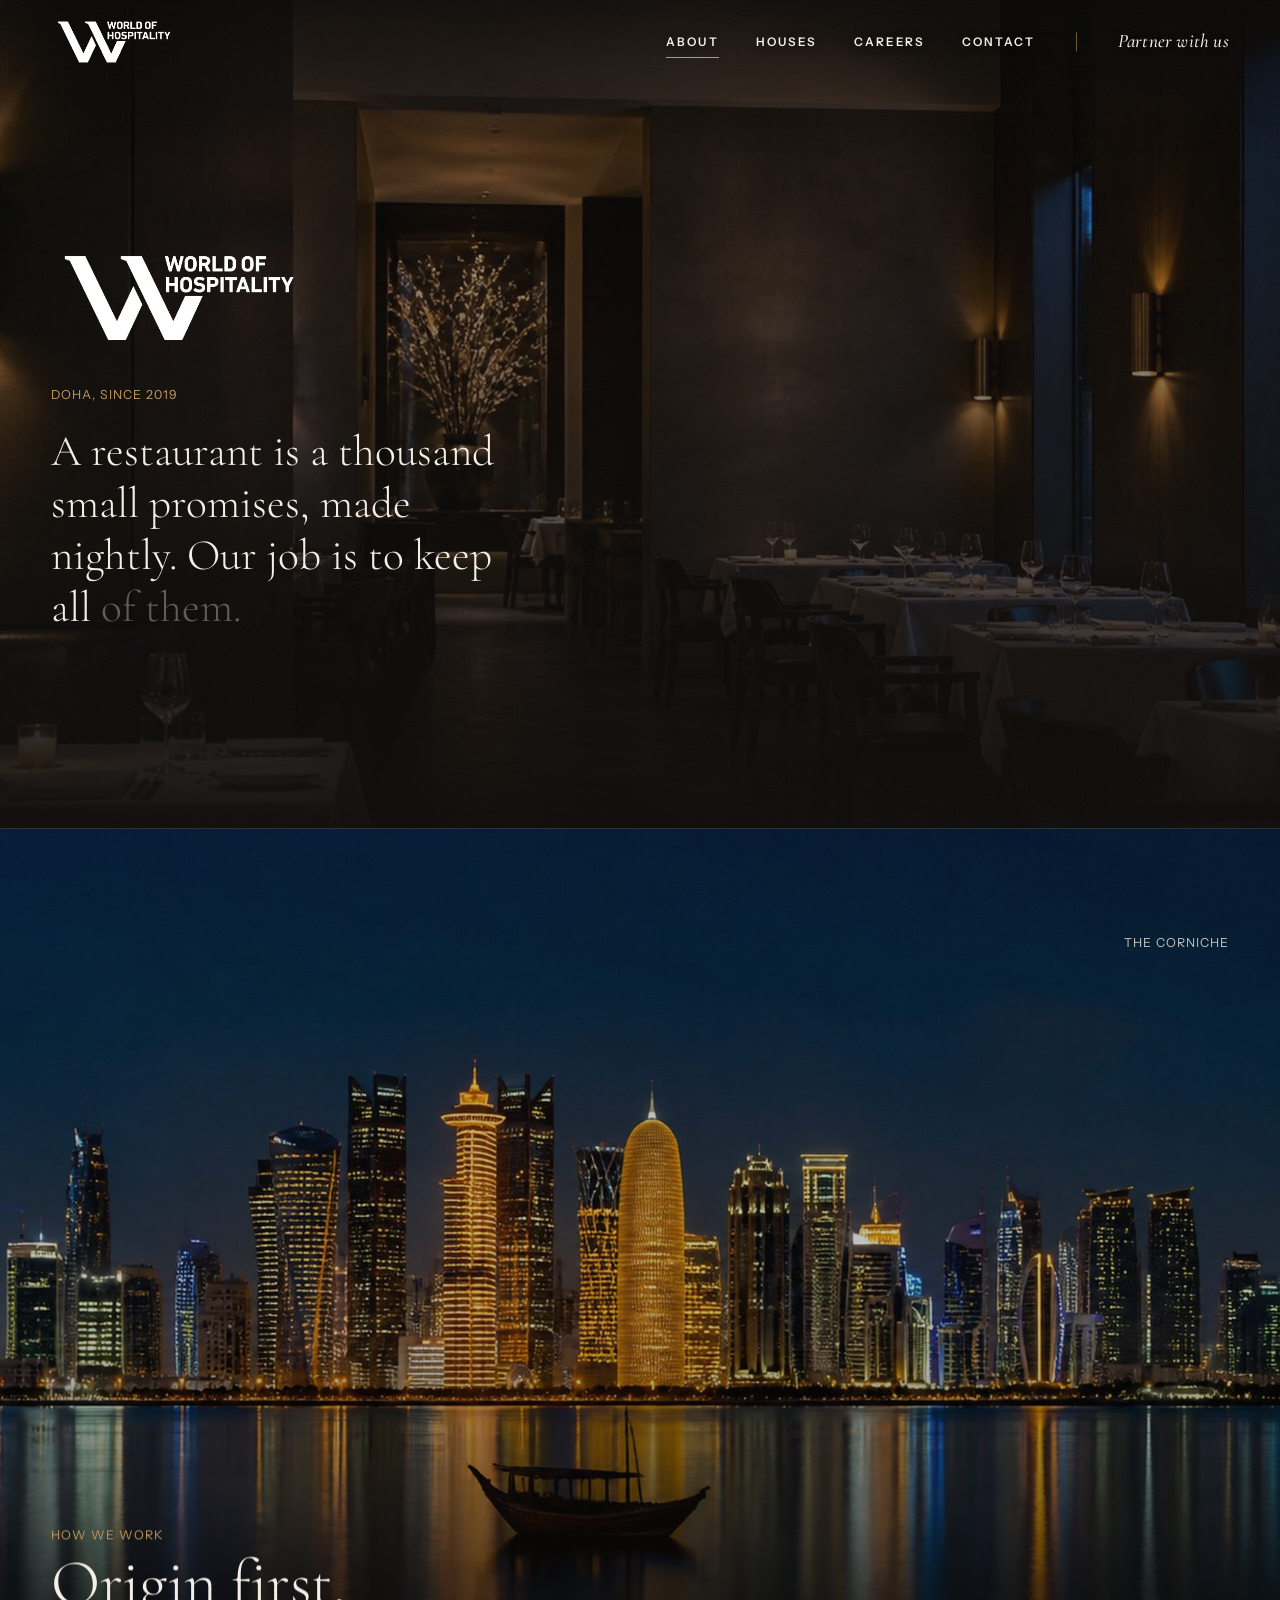
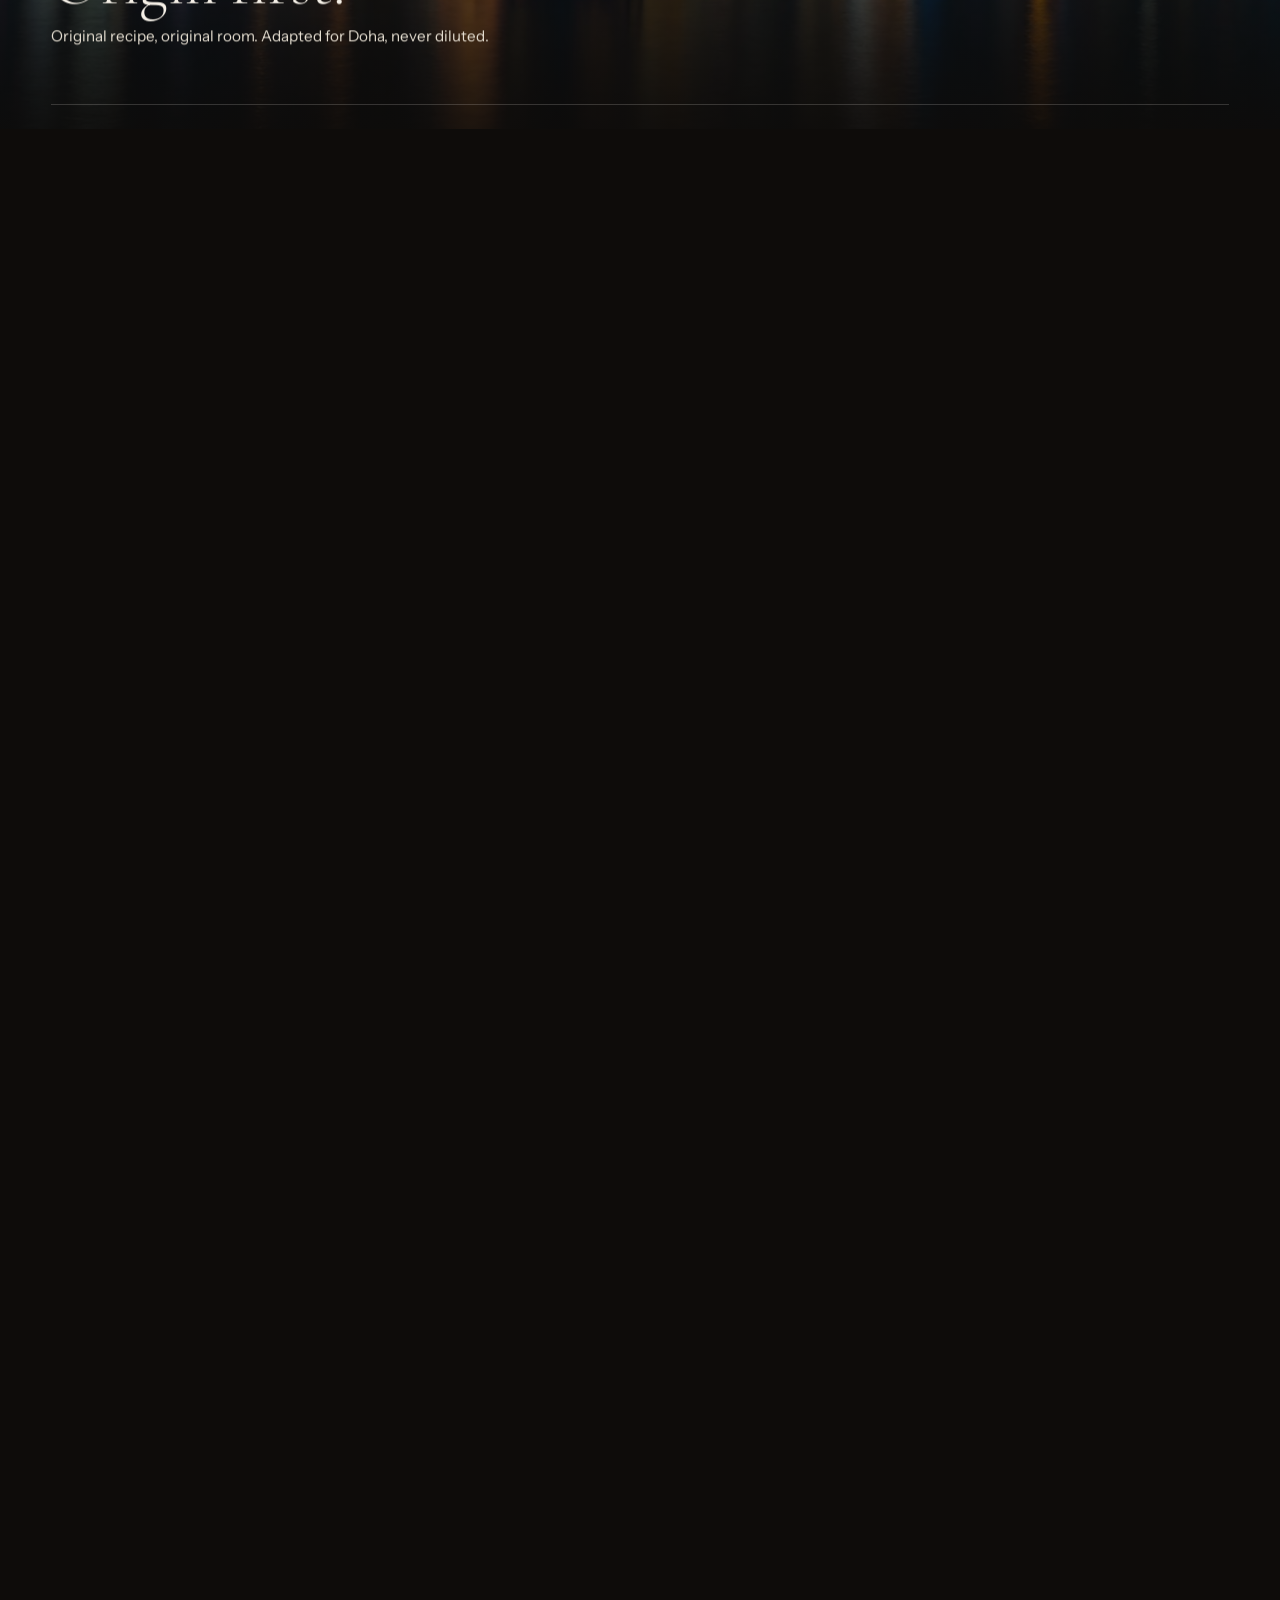
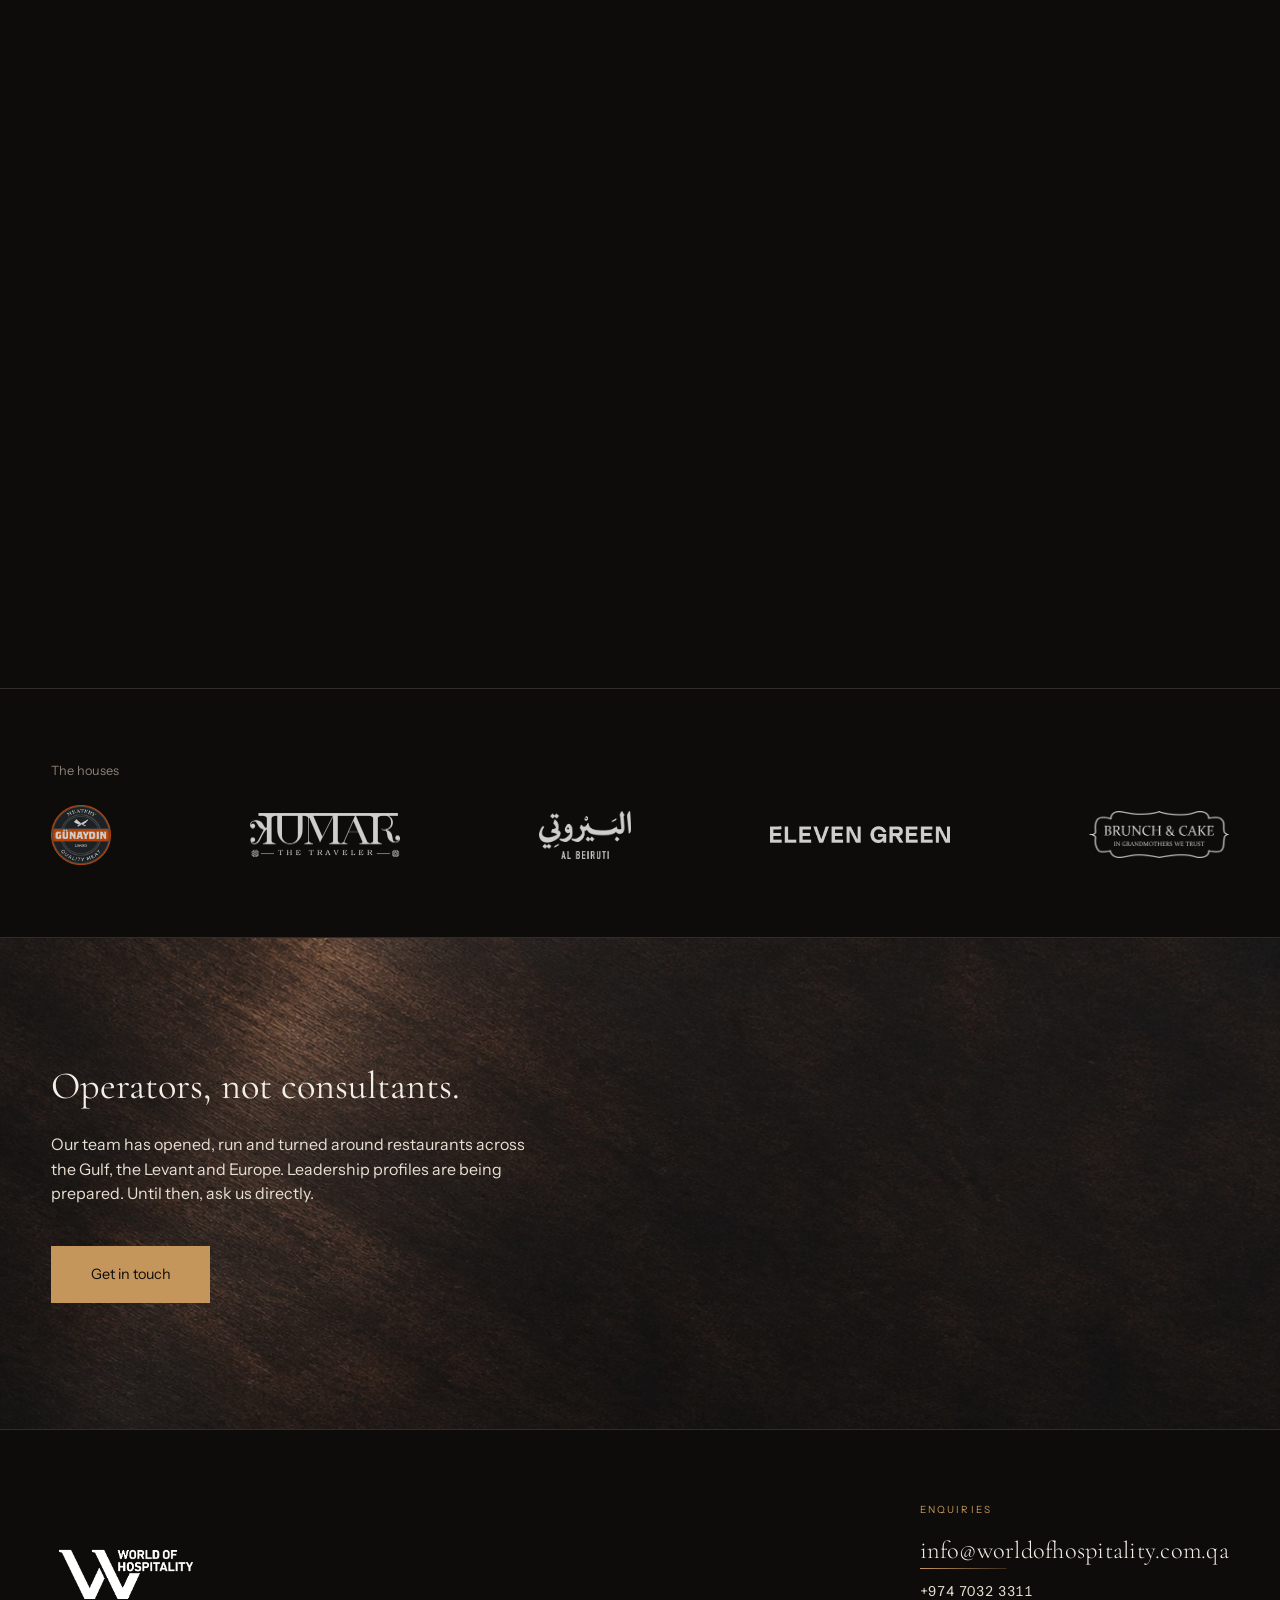
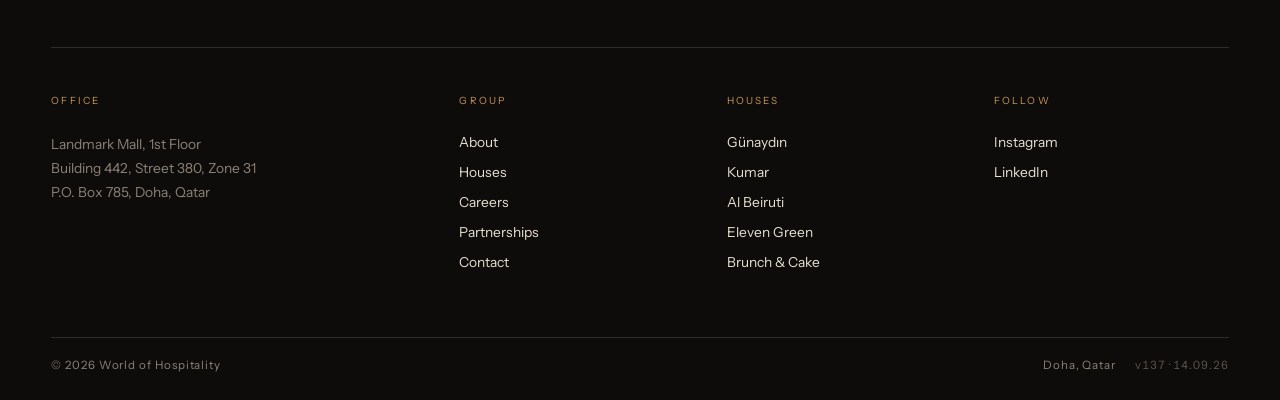
==== commit f7b24f43: "Home: Eleven Green poster for the preloader veil and wall is the burgers, not the chalkboard frame (" ====
--- a/about.html
+++ b/about.html
@@ -8,9 +8,9 @@
 <link rel="preconnect" href="https://fonts.googleapis.com">
 <link rel="preconnect" href="https://fonts.gstatic.com" crossorigin>
 <link rel="stylesheet" href="https://fonts.googleapis.com/css2?family=Cormorant+Garamond:ital,wght@0,300;0,400;0,500;1,300;1,400&family=Instrument+Sans:wght@400;500&display=swap">
-<link rel="stylesheet" href="css/home.css?v=136">
-<link rel="stylesheet" href="css/house.css?v=136">
-<link rel="stylesheet" href="css/pages.css?v=136">
+<link rel="stylesheet" href="css/home.css?v=137">
+<link rel="stylesheet" href="css/house.css?v=137">
+<link rel="stylesheet" href="css/pages.css?v=137">
 </head>
 <body class="is-loading house-page inner-page">
 
@@ -130,13 +130,13 @@
   </div>
   <div class="foot__bottom">
     <span>© <span data-year>2026</span> World of Hospitality</span>
-    <span class="foot__bottom-right">Doha, Qatar <span class="foot__ver">v136 · 14.09.26</span></span>
+    <span class="foot__bottom-right">Doha, Qatar <span class="foot__ver">v137 · 14.09.26</span></span>
   </div>
 </footer>
 
-<script src="js/vendor/gsap.min.js?v=136"></script>
-<script src="js/vendor/ScrollTrigger.min.js?v=136"></script>
-<script src="js/vendor/lenis.min.js?v=136"></script>
-<script src="js/site.js?v=136"></script>
+<script src="js/vendor/gsap.min.js?v=137"></script>
+<script src="js/vendor/ScrollTrigger.min.js?v=137"></script>
+<script src="js/vendor/lenis.min.js?v=137"></script>
+<script src="js/site.js?v=137"></script>
 </body>
 </html>
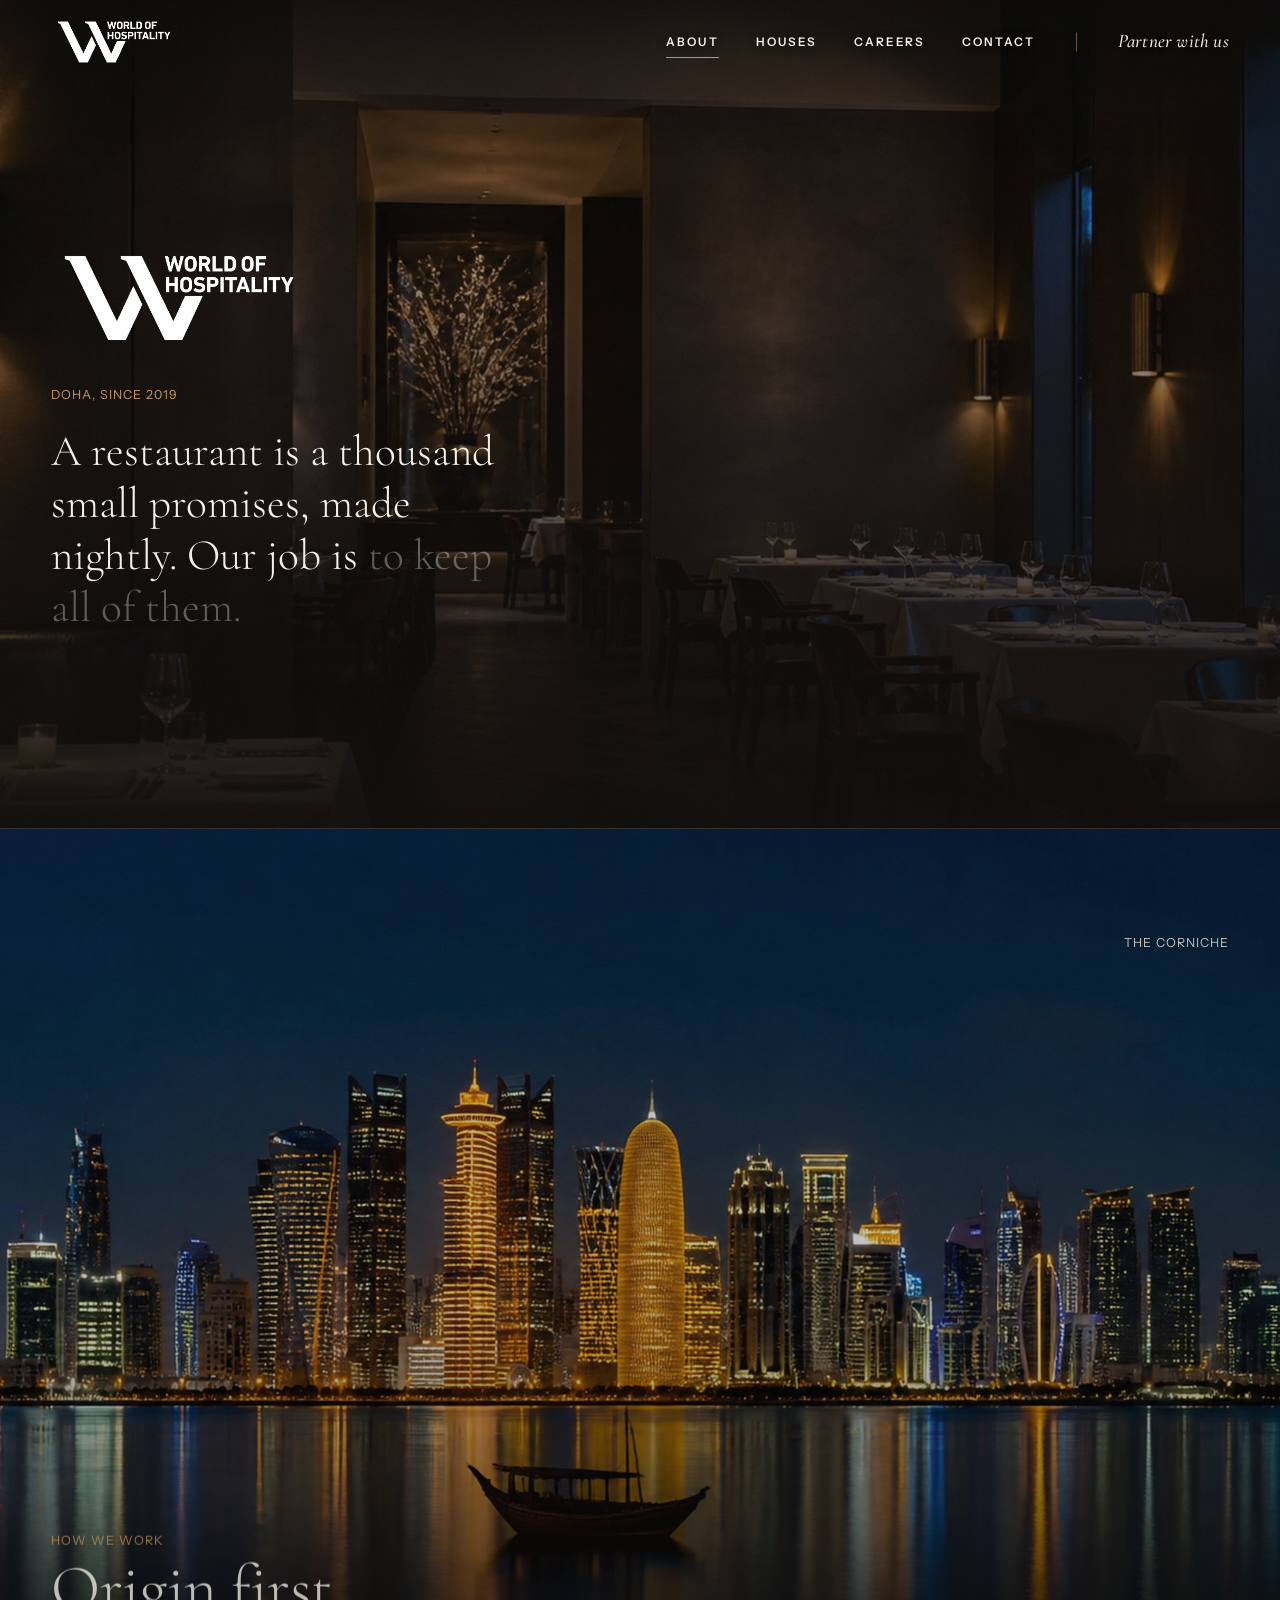
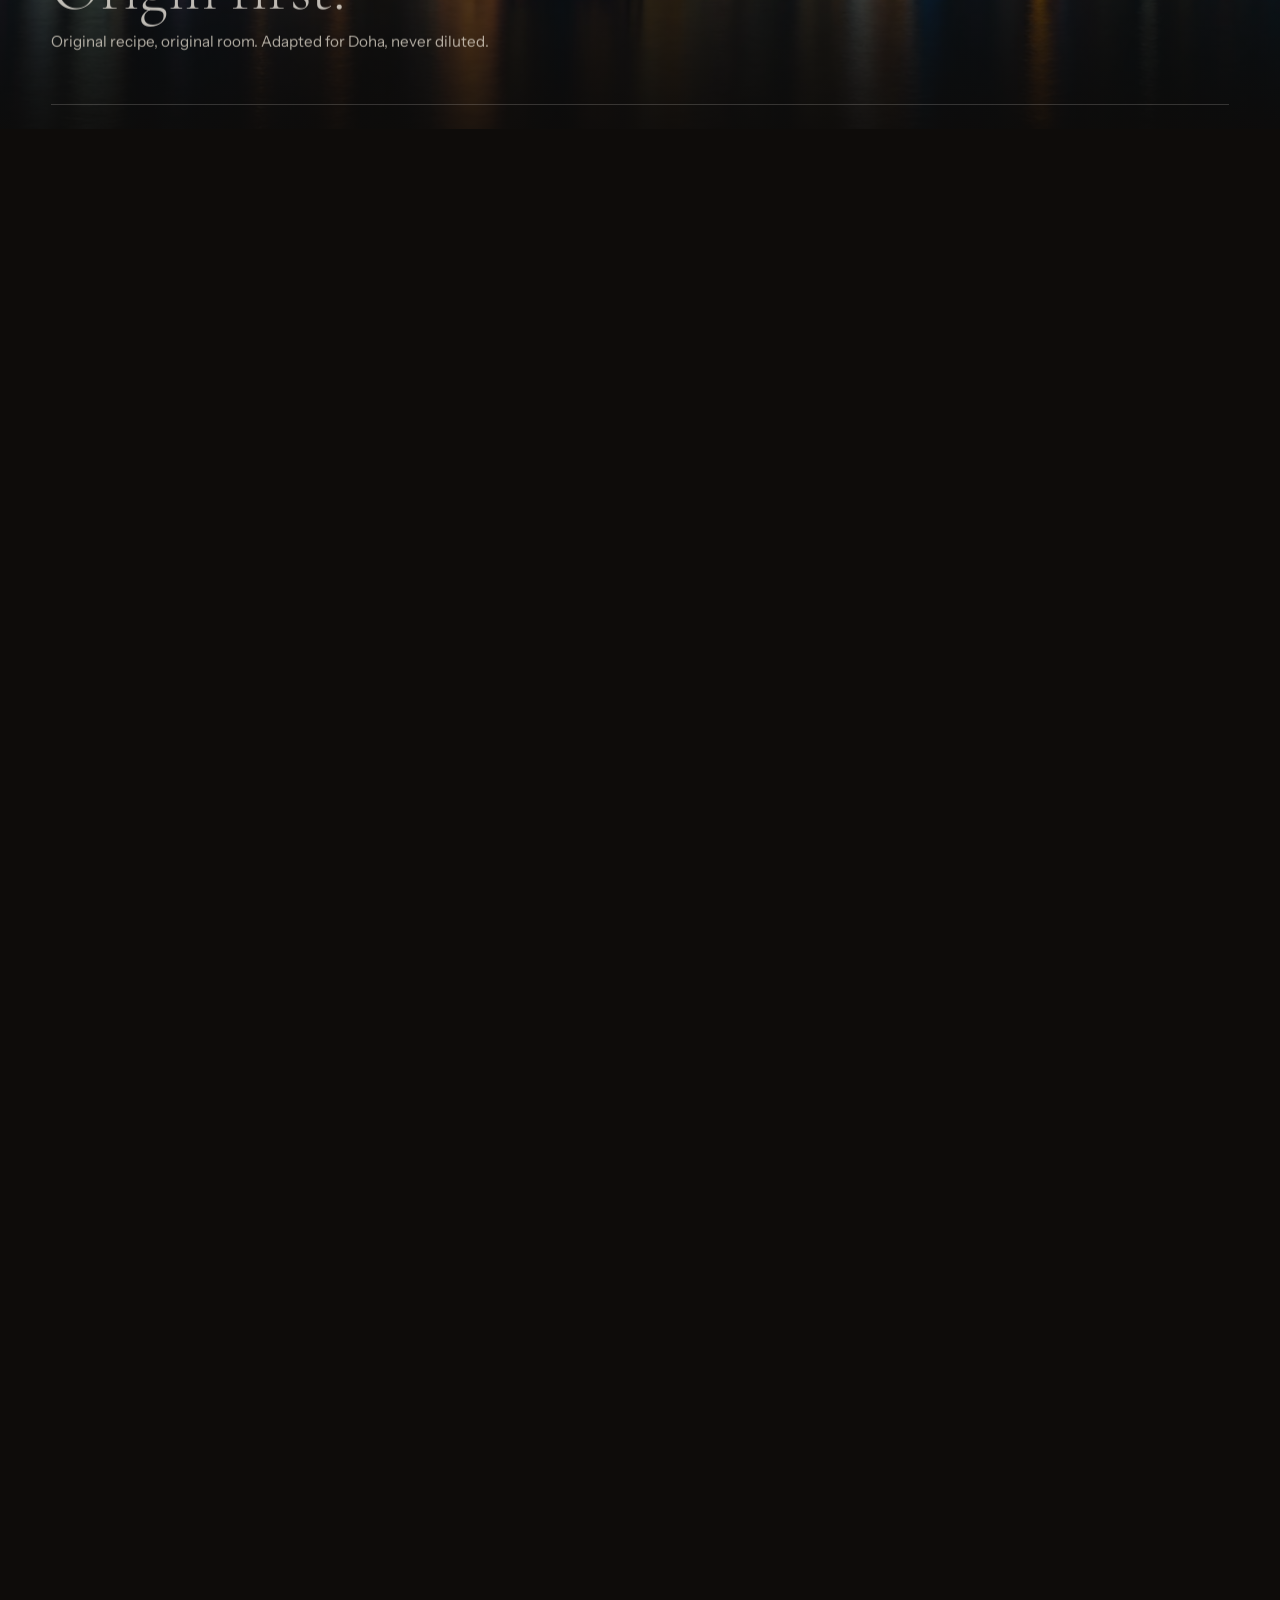
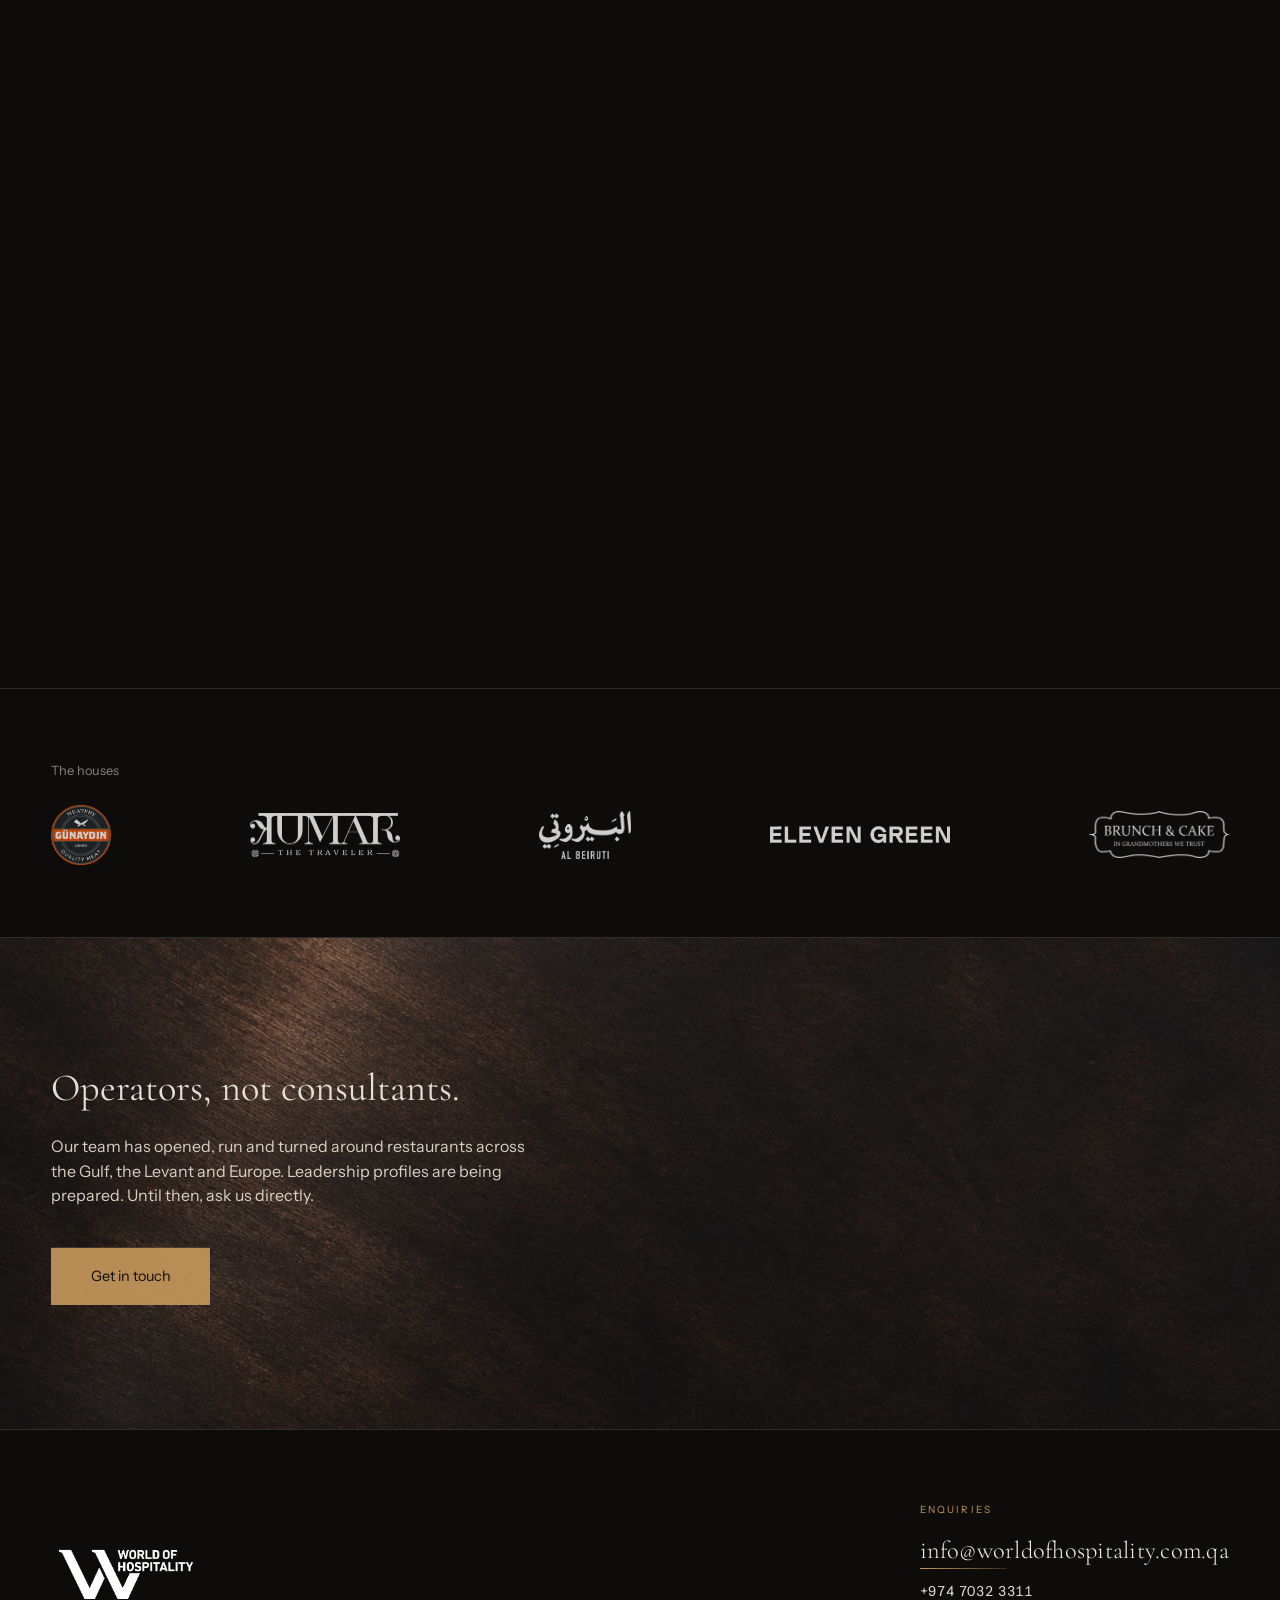
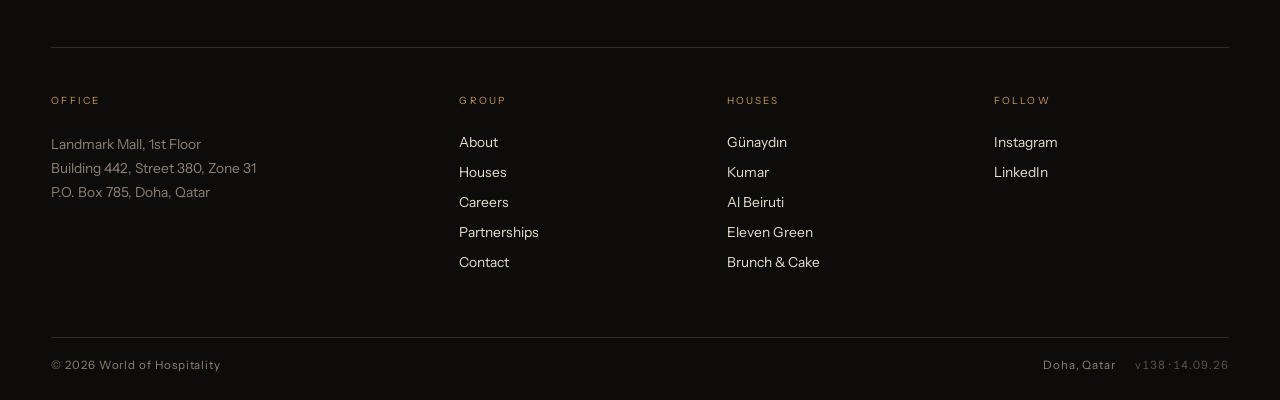
==== commit 0cec6c72: "Full image audit: every slot reassigned so no photo repeats on a page. Günaydın kebab plate on the r" ====
--- a/about.html
+++ b/about.html
@@ -8,9 +8,9 @@
 <link rel="preconnect" href="https://fonts.googleapis.com">
 <link rel="preconnect" href="https://fonts.gstatic.com" crossorigin>
 <link rel="stylesheet" href="https://fonts.googleapis.com/css2?family=Cormorant+Garamond:ital,wght@0,300;0,400;0,500;1,300;1,400&family=Instrument+Sans:wght@400;500&display=swap">
-<link rel="stylesheet" href="css/home.css?v=137">
-<link rel="stylesheet" href="css/house.css?v=137">
-<link rel="stylesheet" href="css/pages.css?v=137">
+<link rel="stylesheet" href="css/home.css?v=138">
+<link rel="stylesheet" href="css/house.css?v=138">
+<link rel="stylesheet" href="css/pages.css?v=138">
 </head>
 <body class="is-loading house-page inner-page">
 
@@ -130,13 +130,13 @@
   </div>
   <div class="foot__bottom">
     <span>© <span data-year>2026</span> World of Hospitality</span>
-    <span class="foot__bottom-right">Doha, Qatar <span class="foot__ver">v137 · 14.09.26</span></span>
+    <span class="foot__bottom-right">Doha, Qatar <span class="foot__ver">v138 · 14.09.26</span></span>
   </div>
 </footer>
 
-<script src="js/vendor/gsap.min.js?v=137"></script>
-<script src="js/vendor/ScrollTrigger.min.js?v=137"></script>
-<script src="js/vendor/lenis.min.js?v=137"></script>
-<script src="js/site.js?v=137"></script>
+<script src="js/vendor/gsap.min.js?v=138"></script>
+<script src="js/vendor/ScrollTrigger.min.js?v=138"></script>
+<script src="js/vendor/lenis.min.js?v=138"></script>
+<script src="js/site.js?v=138"></script>
 </body>
 </html>
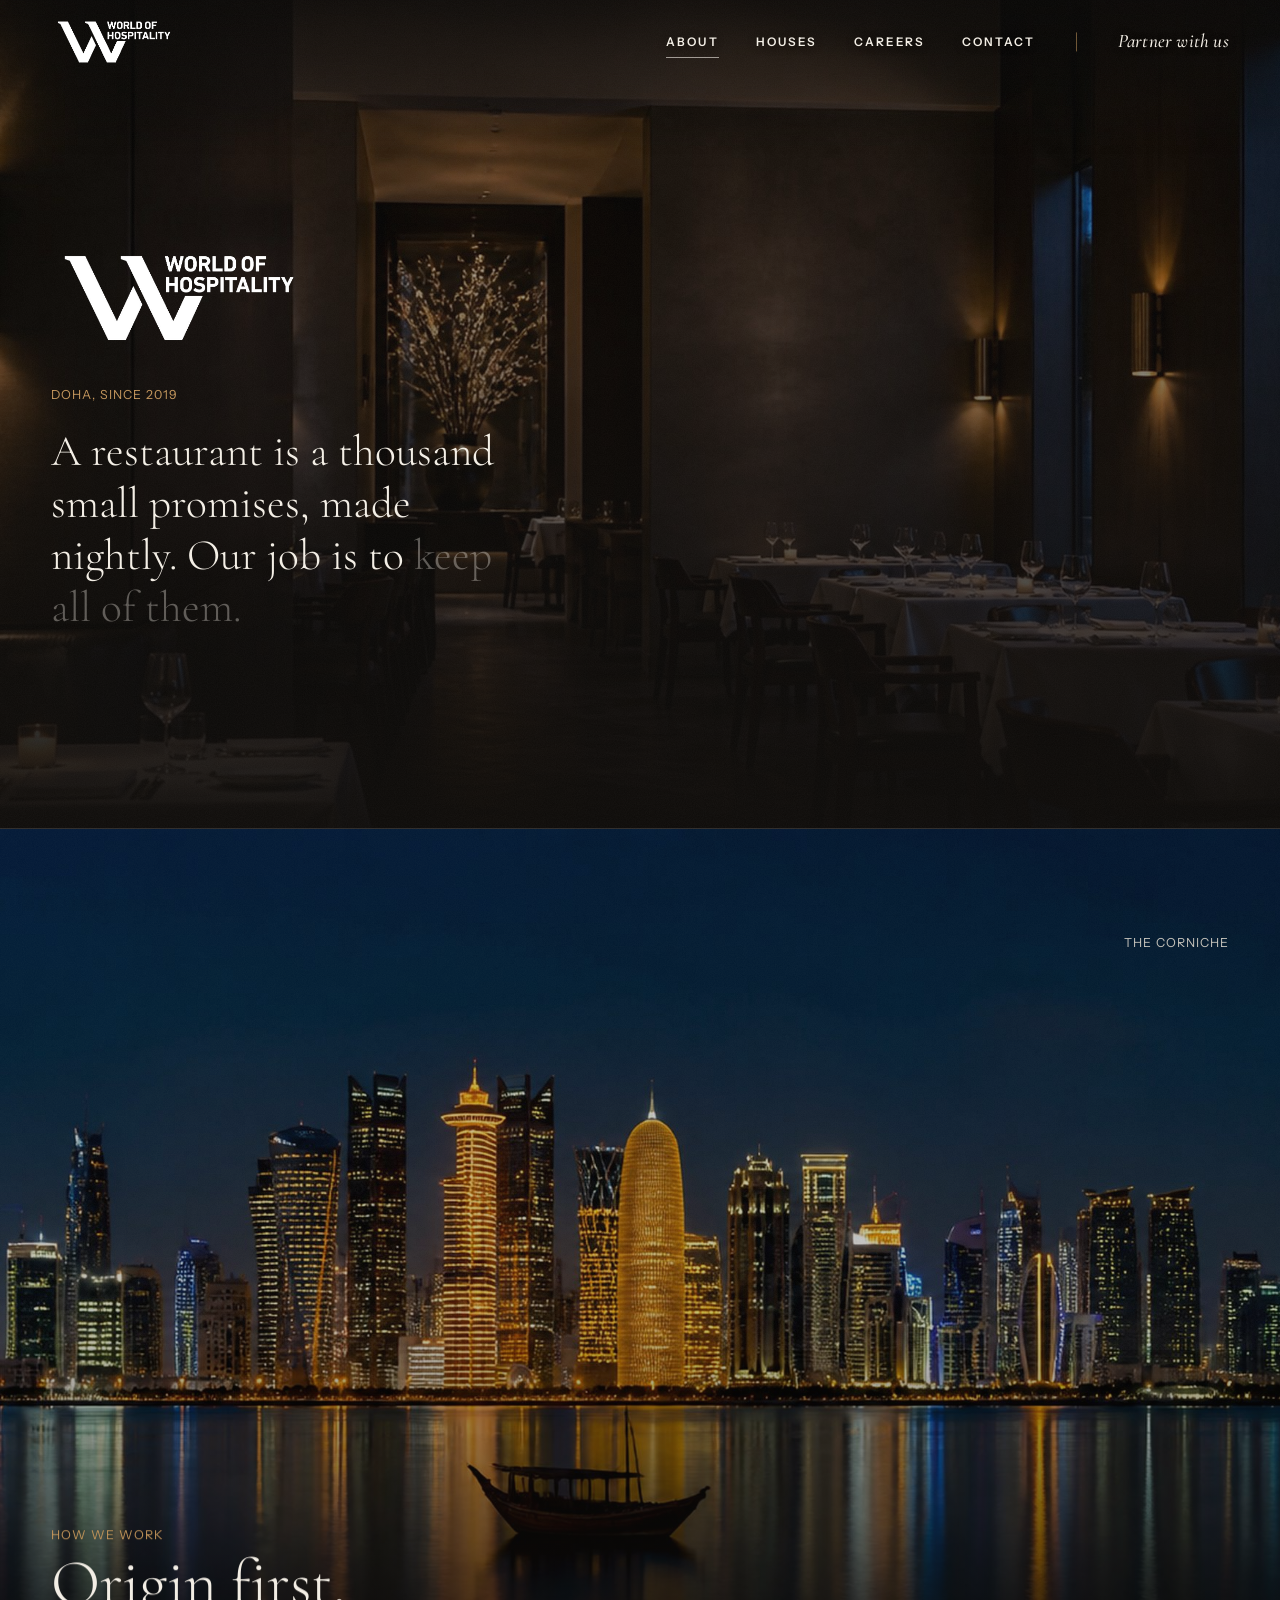
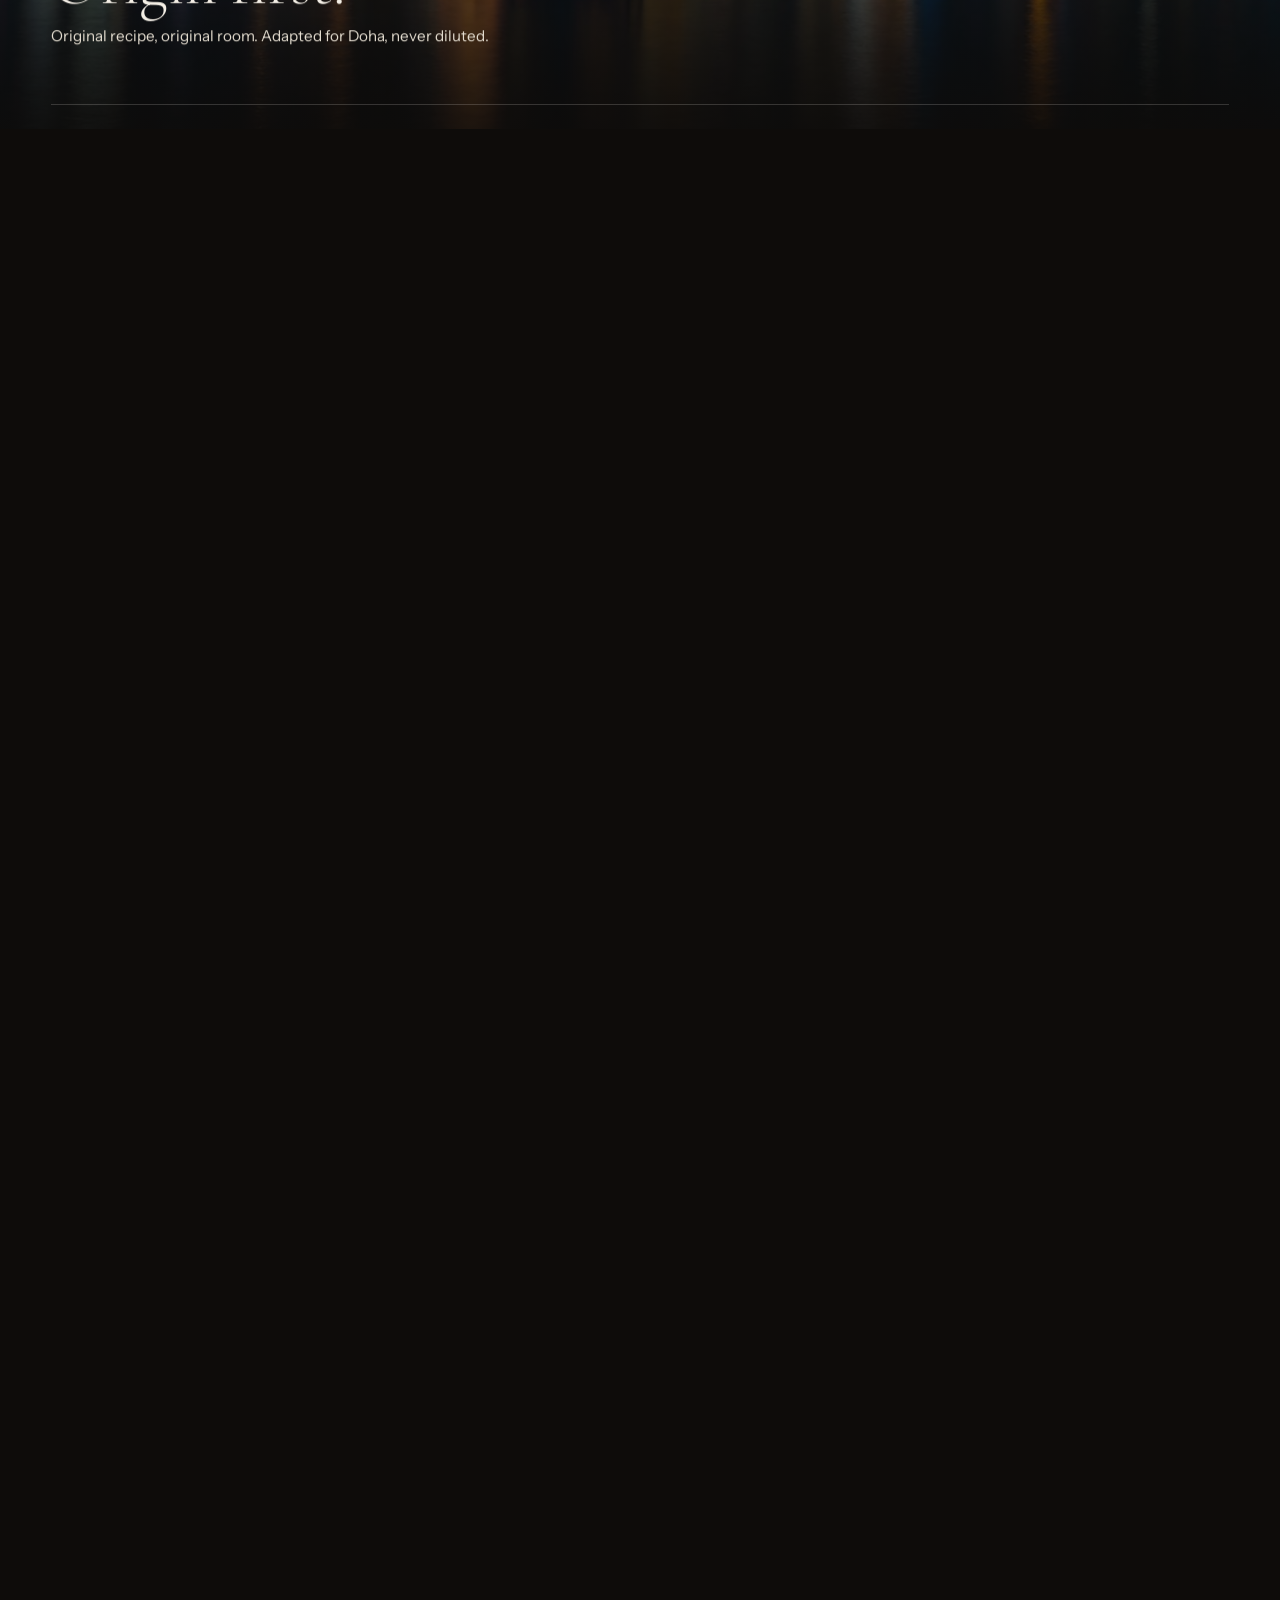
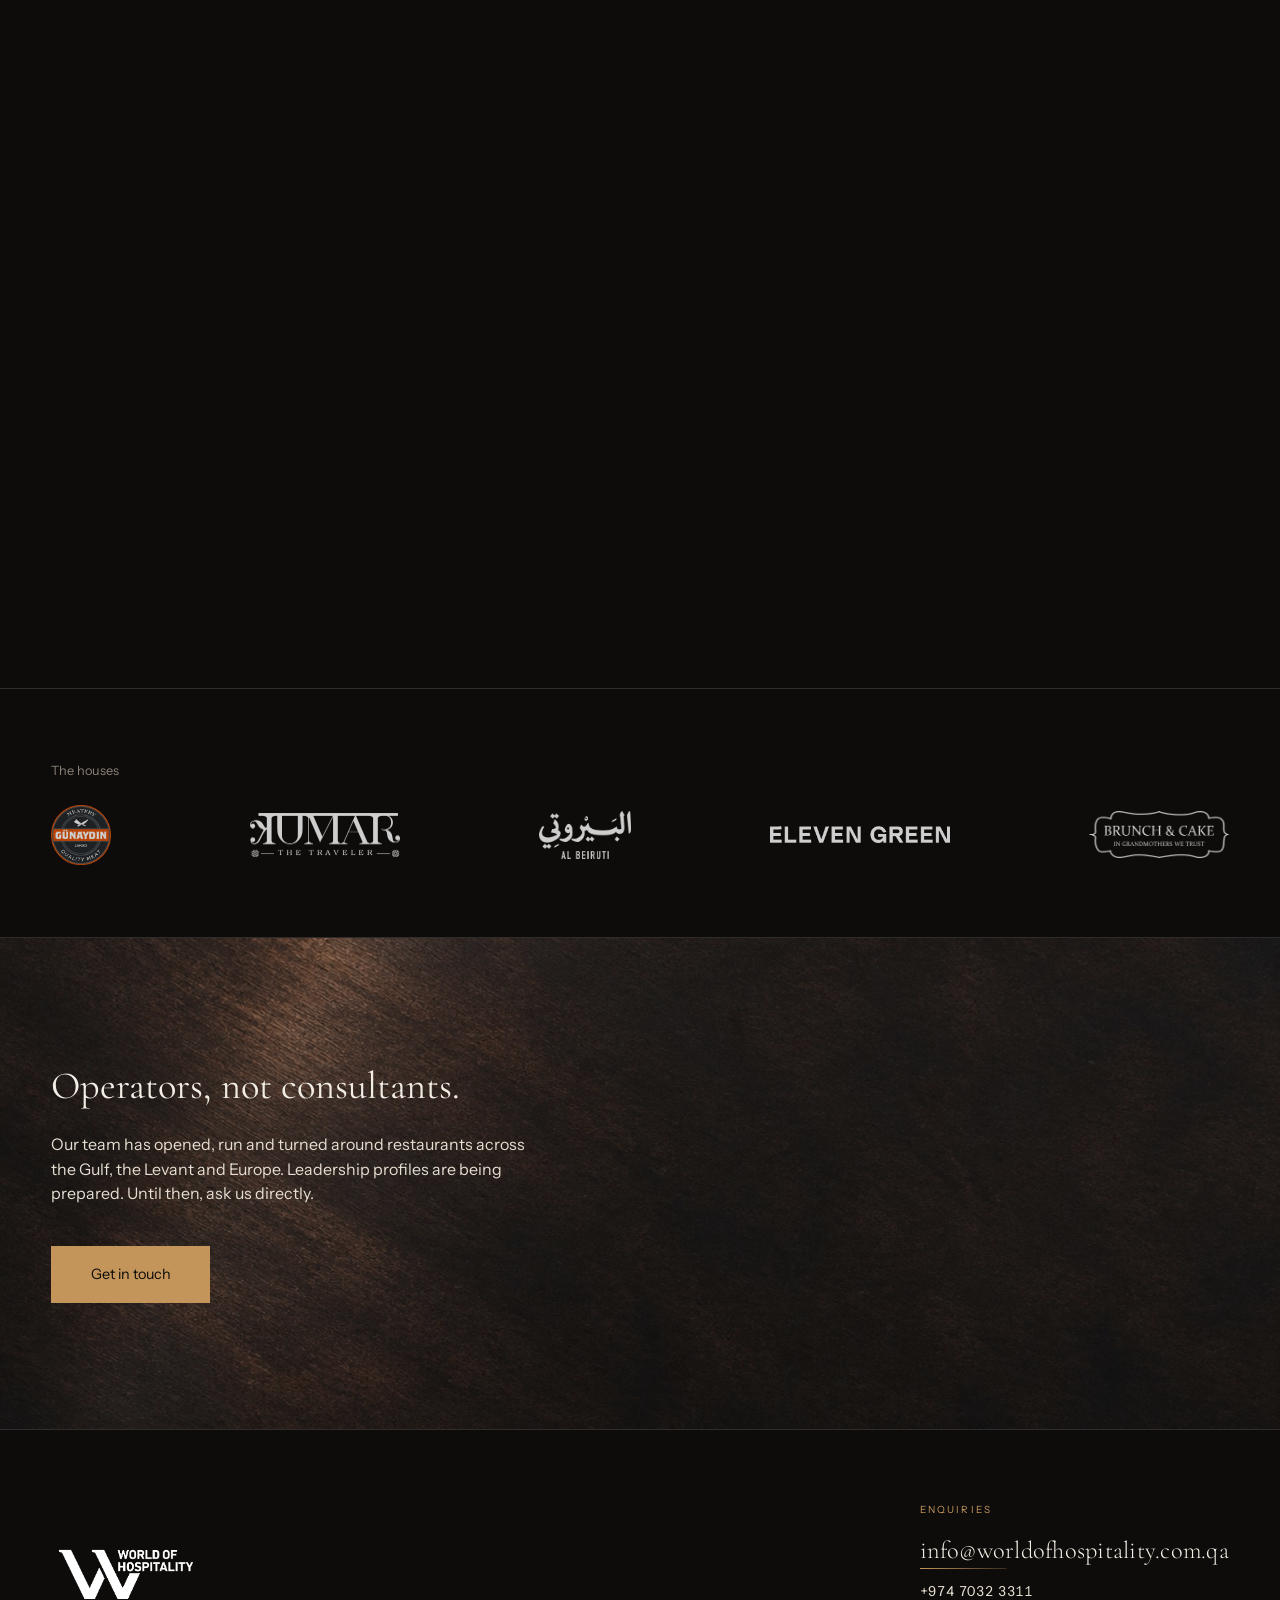
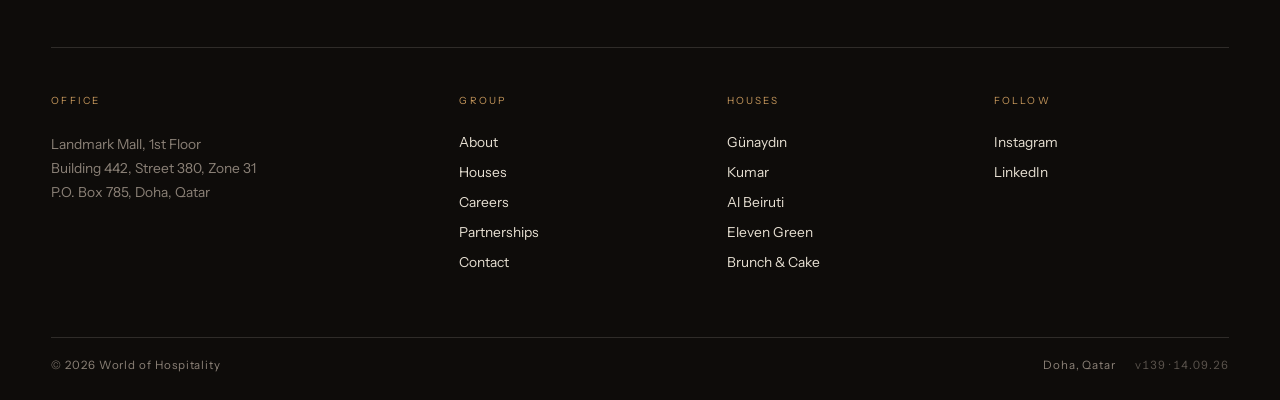
==== commit ea466652: "Al Beiruti: sharp generated stills anchored on the real room (room, table, mezze, saj) replace the s" ====
--- a/about.html
+++ b/about.html
@@ -8,9 +8,9 @@
 <link rel="preconnect" href="https://fonts.googleapis.com">
 <link rel="preconnect" href="https://fonts.gstatic.com" crossorigin>
 <link rel="stylesheet" href="https://fonts.googleapis.com/css2?family=Cormorant+Garamond:ital,wght@0,300;0,400;0,500;1,300;1,400&family=Instrument+Sans:wght@400;500&display=swap">
-<link rel="stylesheet" href="css/home.css?v=138">
-<link rel="stylesheet" href="css/house.css?v=138">
-<link rel="stylesheet" href="css/pages.css?v=138">
+<link rel="stylesheet" href="css/home.css?v=139">
+<link rel="stylesheet" href="css/house.css?v=139">
+<link rel="stylesheet" href="css/pages.css?v=139">
 </head>
 <body class="is-loading house-page inner-page">
 
@@ -130,13 +130,13 @@
   </div>
   <div class="foot__bottom">
     <span>© <span data-year>2026</span> World of Hospitality</span>
-    <span class="foot__bottom-right">Doha, Qatar <span class="foot__ver">v138 · 14.09.26</span></span>
+    <span class="foot__bottom-right">Doha, Qatar <span class="foot__ver">v139 · 14.09.26</span></span>
   </div>
 </footer>
 
-<script src="js/vendor/gsap.min.js?v=138"></script>
-<script src="js/vendor/ScrollTrigger.min.js?v=138"></script>
-<script src="js/vendor/lenis.min.js?v=138"></script>
-<script src="js/site.js?v=138"></script>
+<script src="js/vendor/gsap.min.js?v=139"></script>
+<script src="js/vendor/ScrollTrigger.min.js?v=139"></script>
+<script src="js/vendor/lenis.min.js?v=139"></script>
+<script src="js/site.js?v=139"></script>
 </body>
 </html>
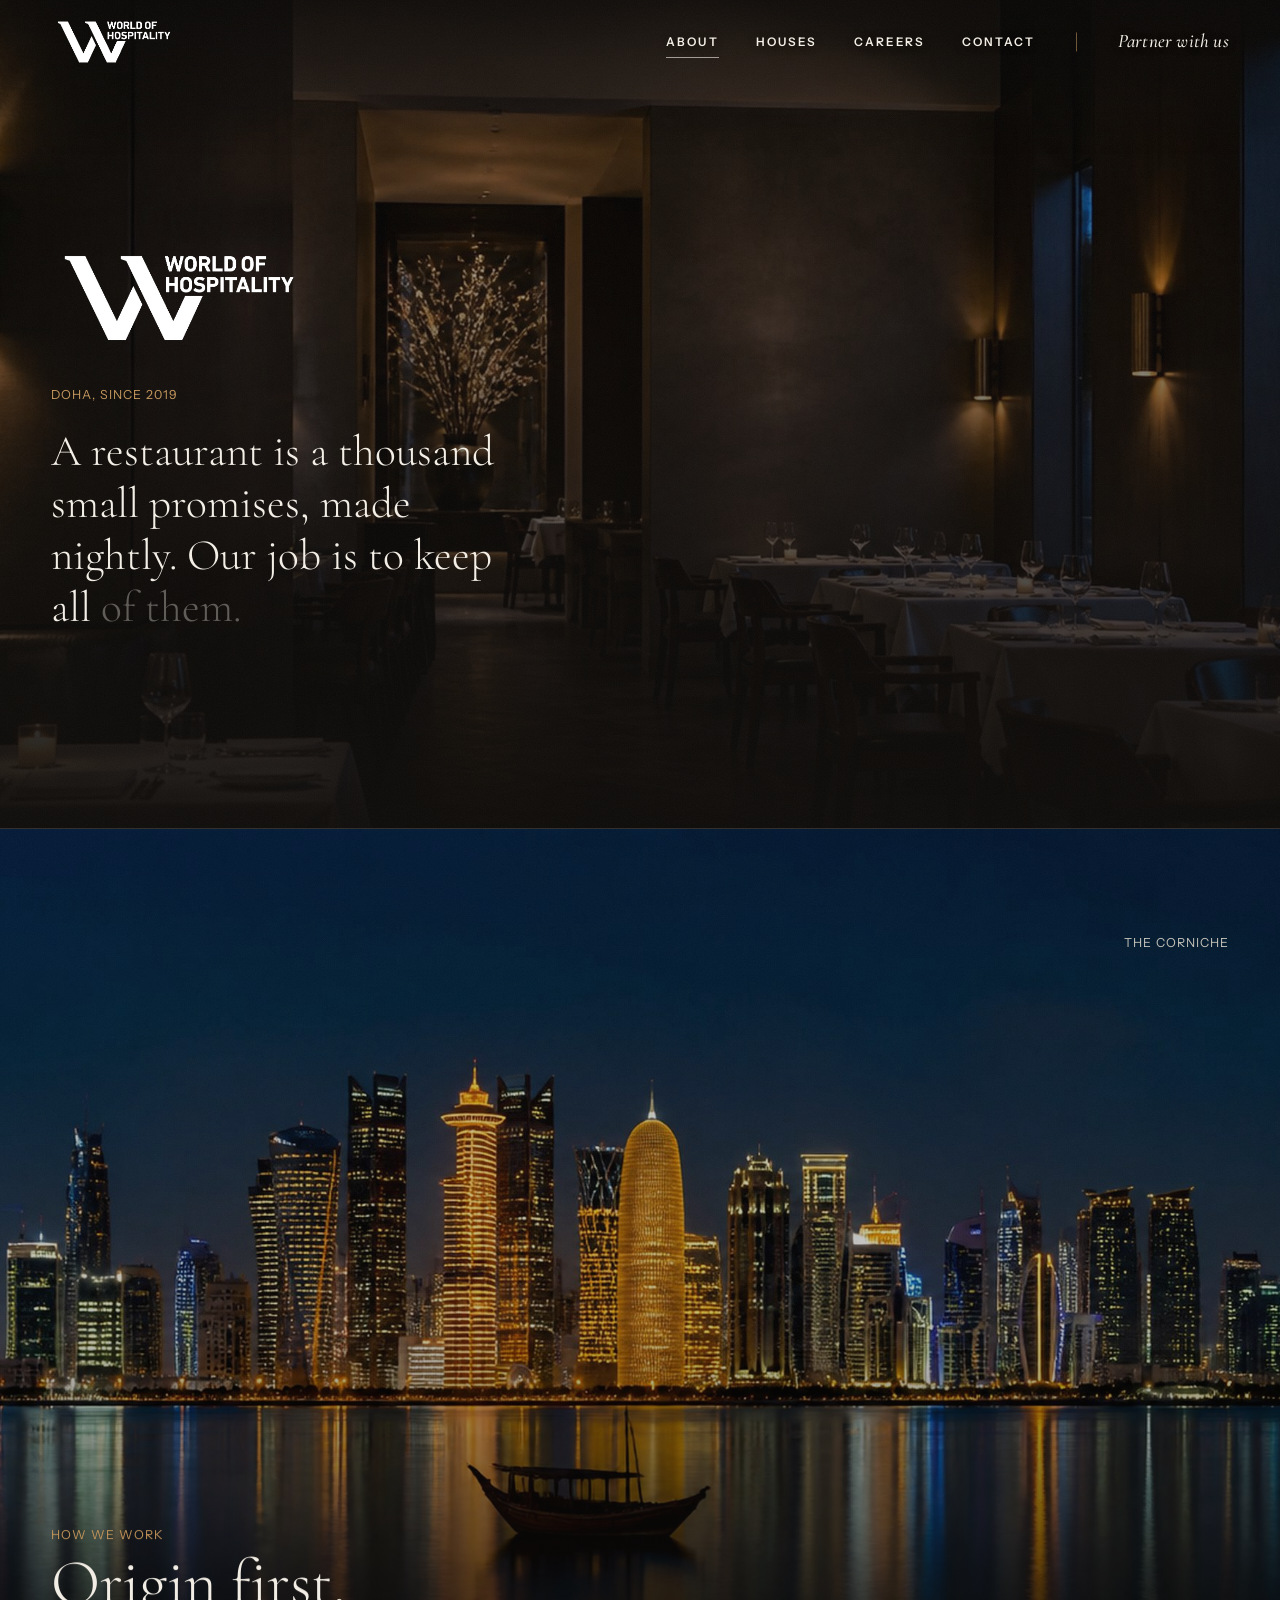
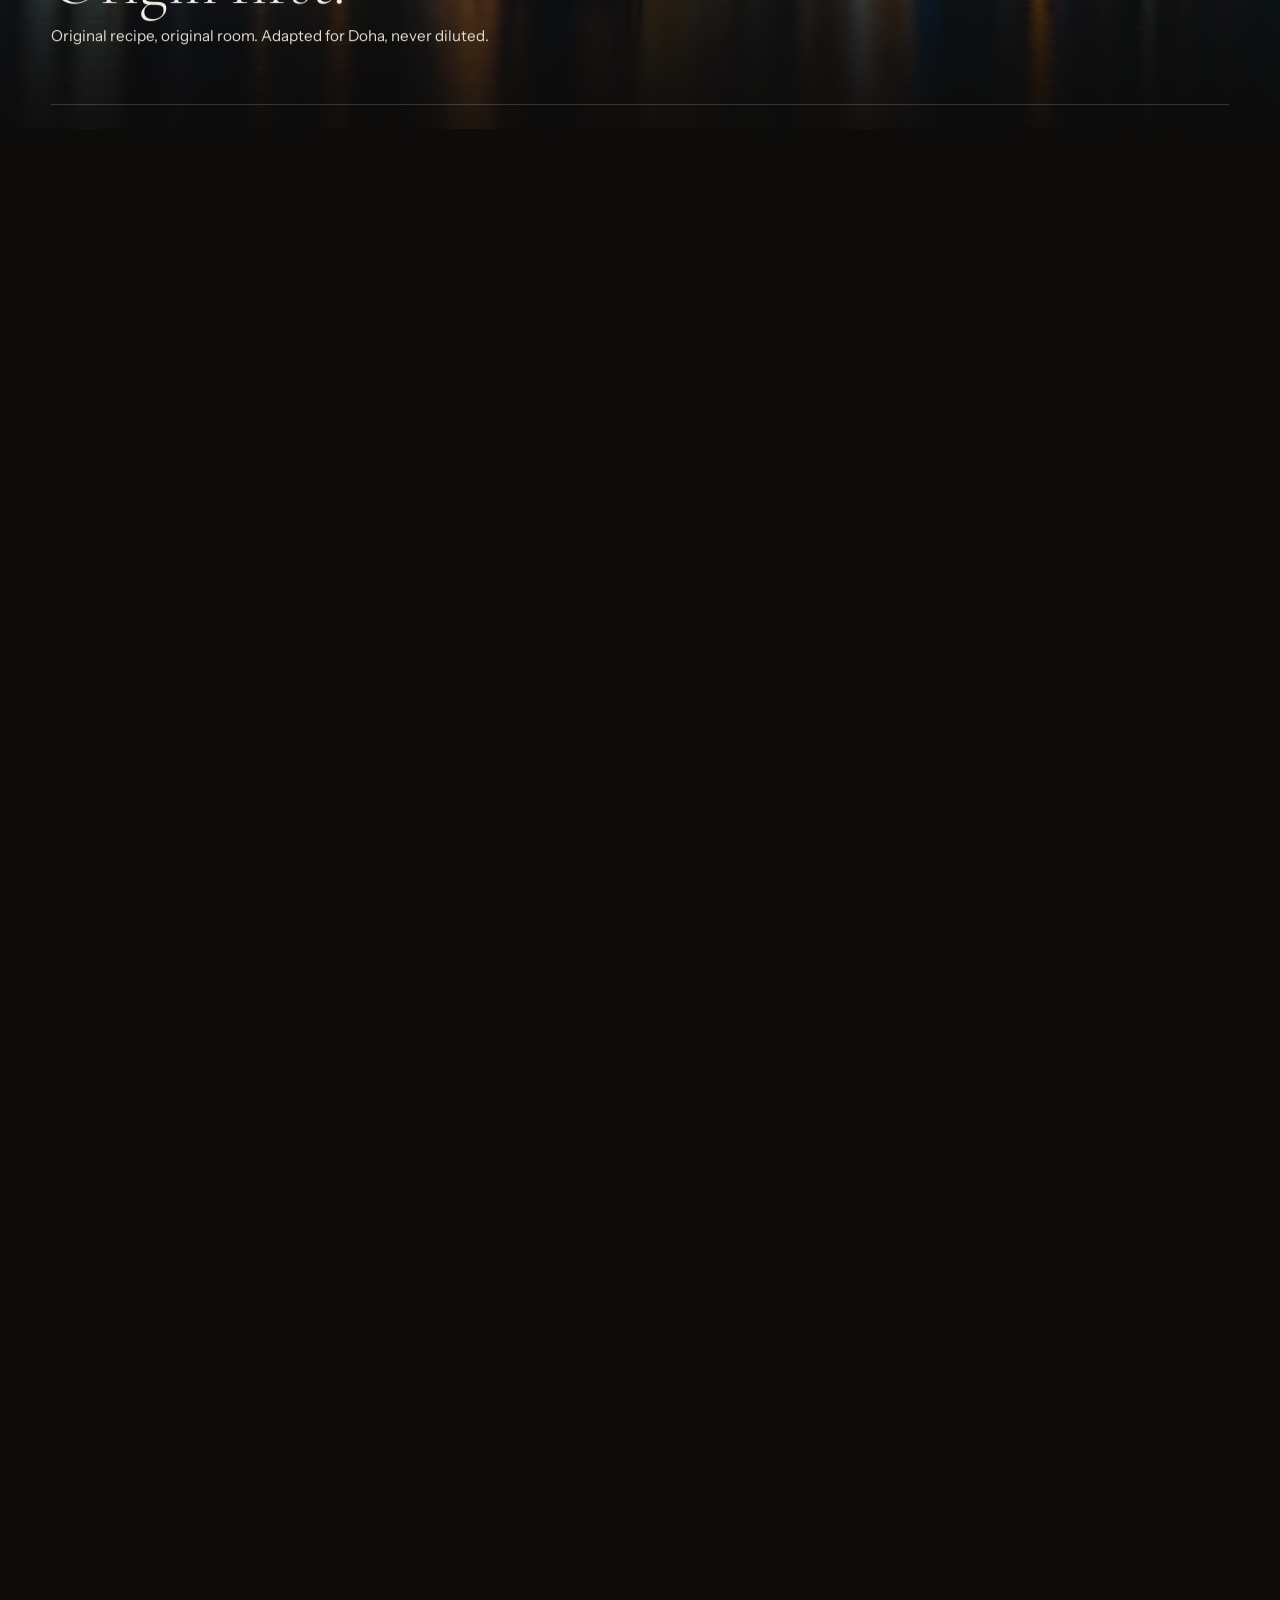
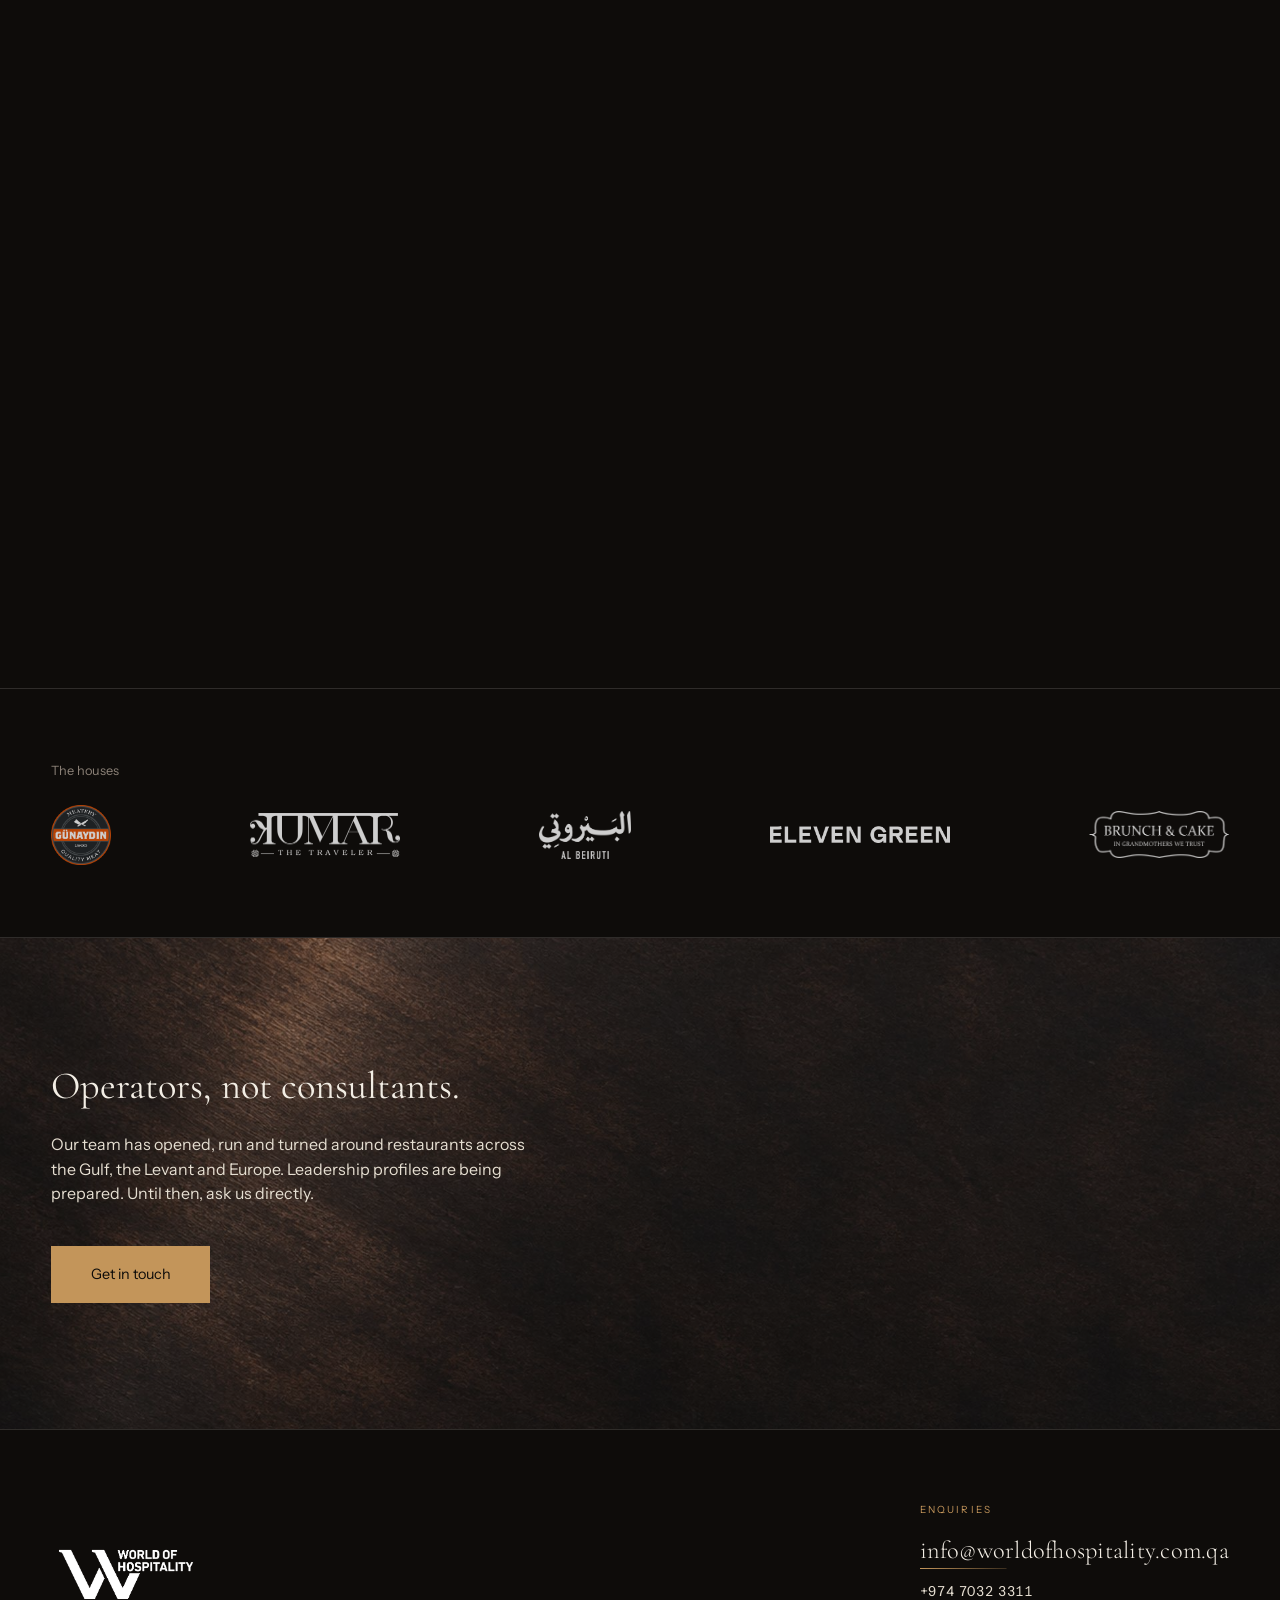
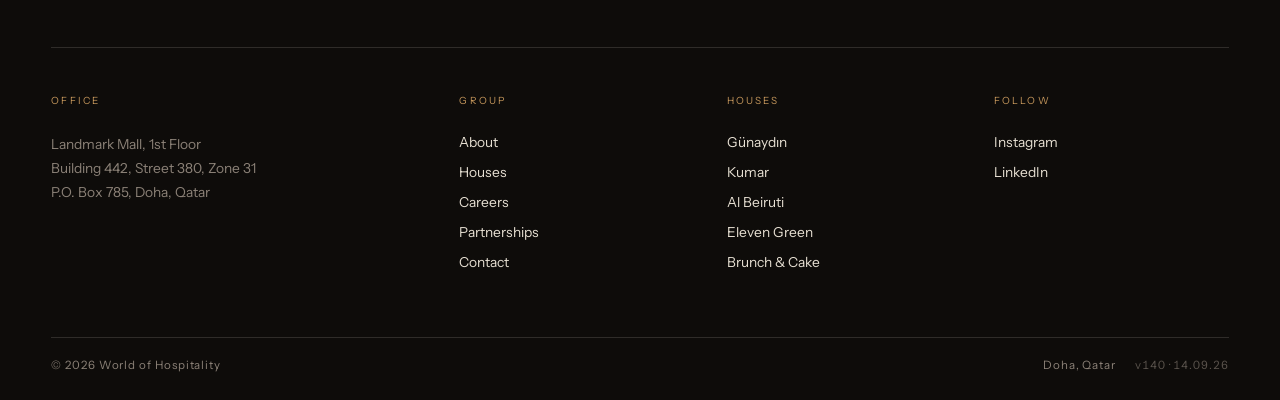
==== commit dd9cfaed: "About page: Al Beiruti mezze image updated (v140 · 14.09.26)" ====
--- a/about.html
+++ b/about.html
@@ -8,9 +8,9 @@
 <link rel="preconnect" href="https://fonts.googleapis.com">
 <link rel="preconnect" href="https://fonts.gstatic.com" crossorigin>
 <link rel="stylesheet" href="https://fonts.googleapis.com/css2?family=Cormorant+Garamond:ital,wght@0,300;0,400;0,500;1,300;1,400&family=Instrument+Sans:wght@400;500&display=swap">
-<link rel="stylesheet" href="css/home.css?v=139">
-<link rel="stylesheet" href="css/house.css?v=139">
-<link rel="stylesheet" href="css/pages.css?v=139">
+<link rel="stylesheet" href="css/home.css?v=140">
+<link rel="stylesheet" href="css/house.css?v=140">
+<link rel="stylesheet" href="css/pages.css?v=140">
 </head>
 <body class="is-loading house-page inner-page">
 
@@ -130,13 +130,13 @@
   </div>
   <div class="foot__bottom">
     <span>© <span data-year>2026</span> World of Hospitality</span>
-    <span class="foot__bottom-right">Doha, Qatar <span class="foot__ver">v139 · 14.09.26</span></span>
+    <span class="foot__bottom-right">Doha, Qatar <span class="foot__ver">v140 · 14.09.26</span></span>
   </div>
 </footer>
 
-<script src="js/vendor/gsap.min.js?v=139"></script>
-<script src="js/vendor/ScrollTrigger.min.js?v=139"></script>
-<script src="js/vendor/lenis.min.js?v=139"></script>
-<script src="js/site.js?v=139"></script>
+<script src="js/vendor/gsap.min.js?v=140"></script>
+<script src="js/vendor/ScrollTrigger.min.js?v=140"></script>
+<script src="js/vendor/lenis.min.js?v=140"></script>
+<script src="js/site.js?v=140"></script>
 </body>
 </html>
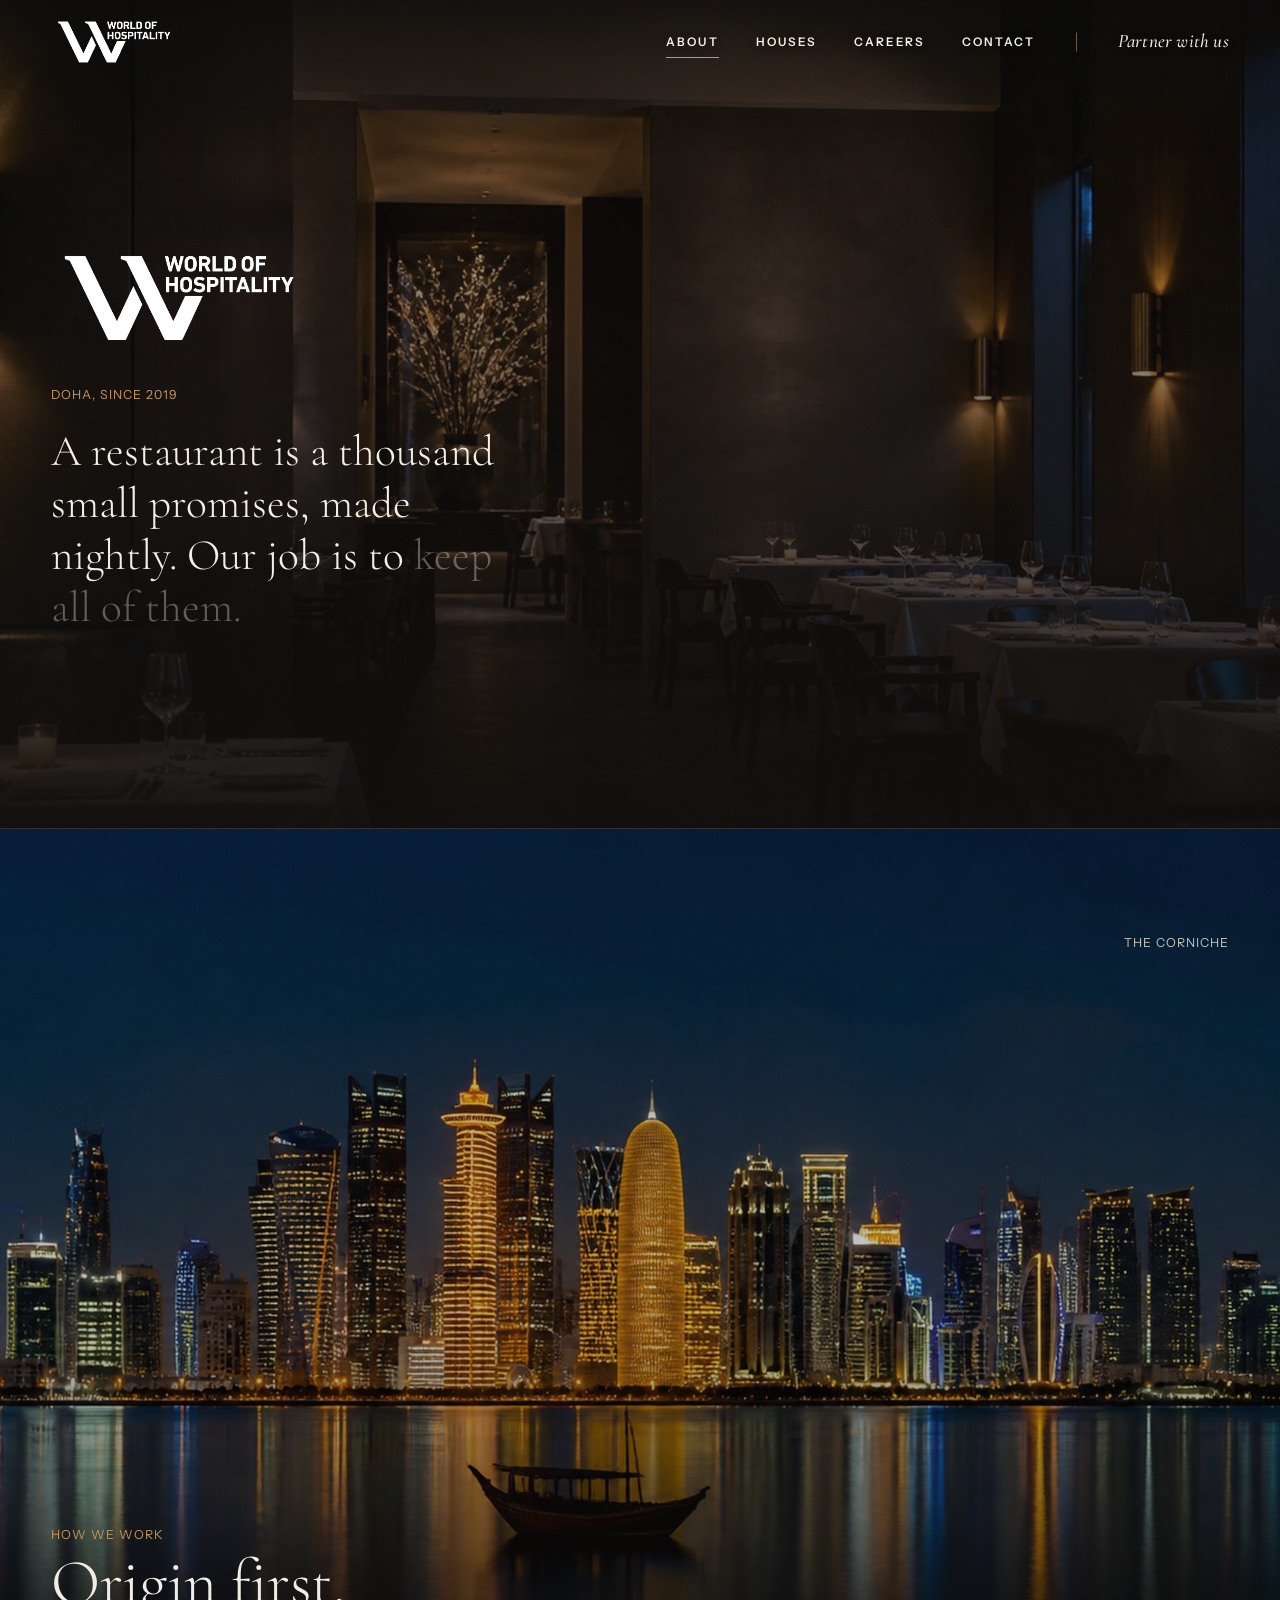
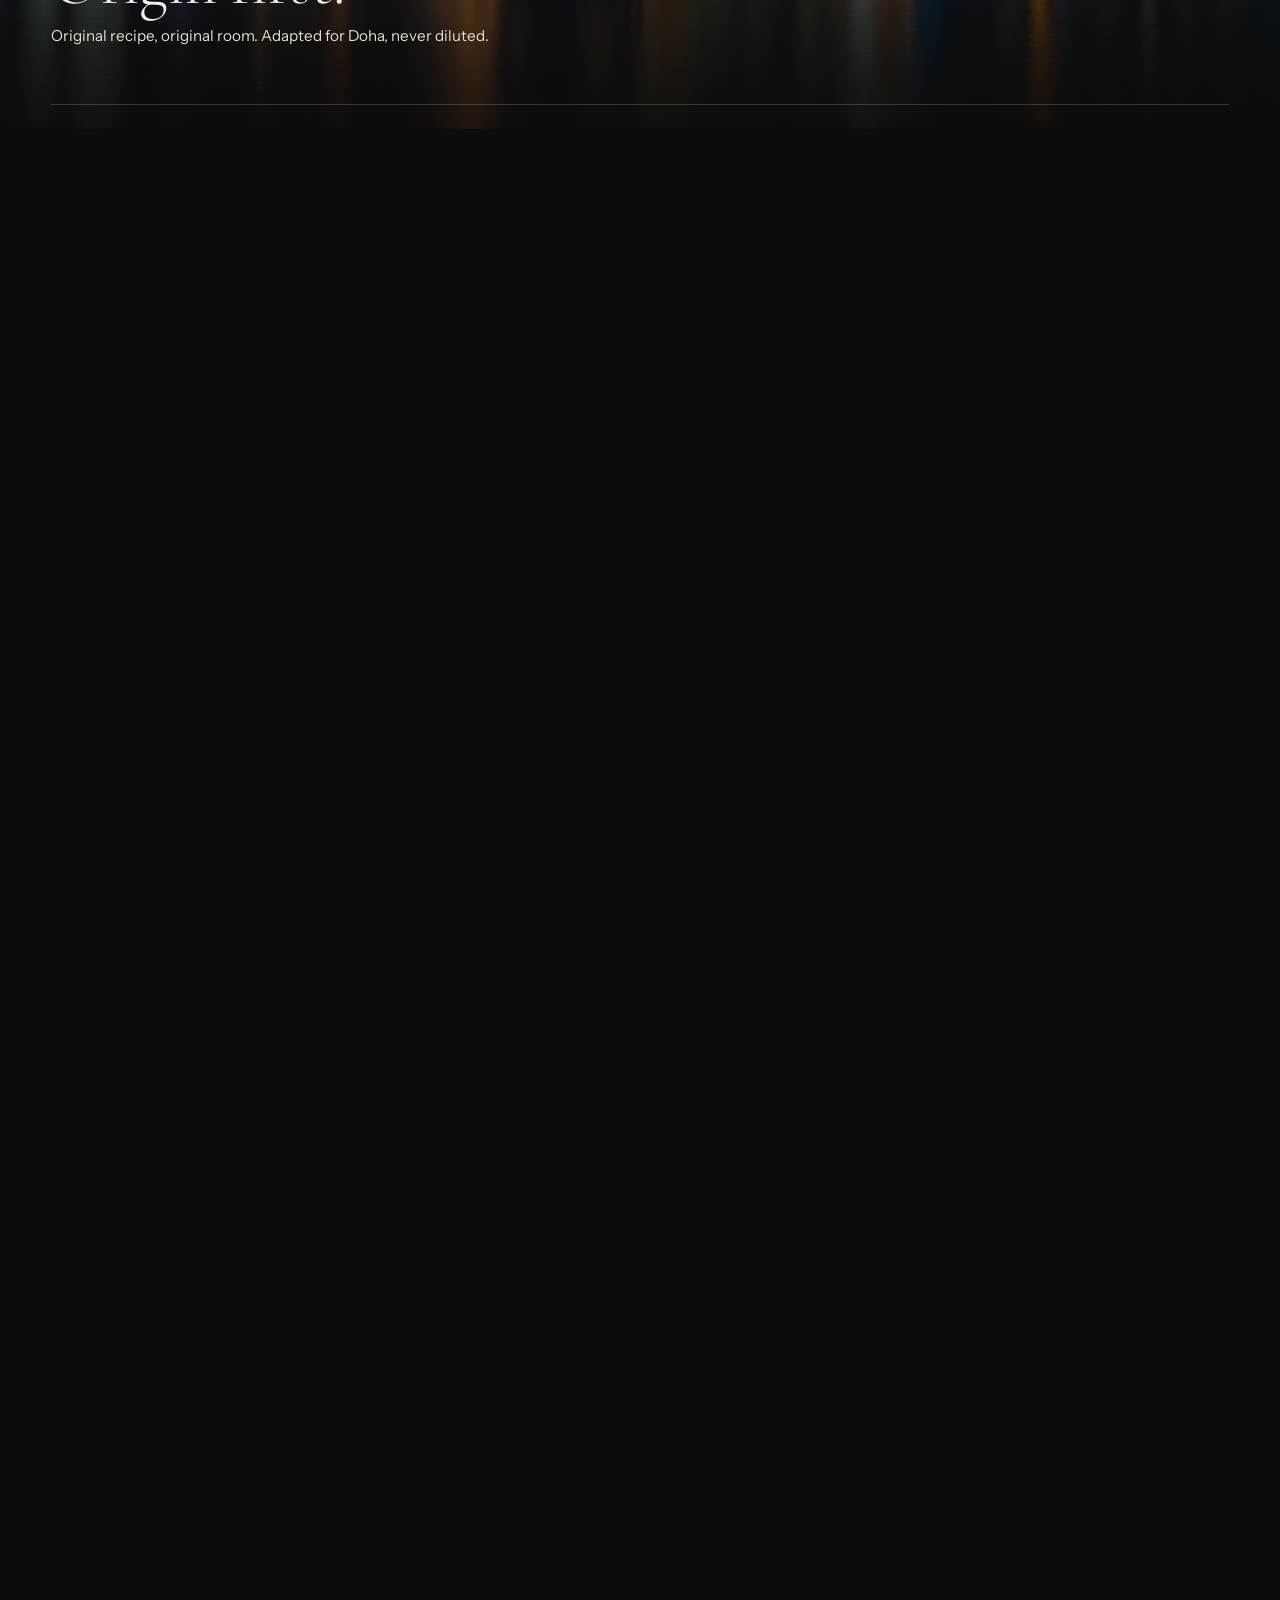
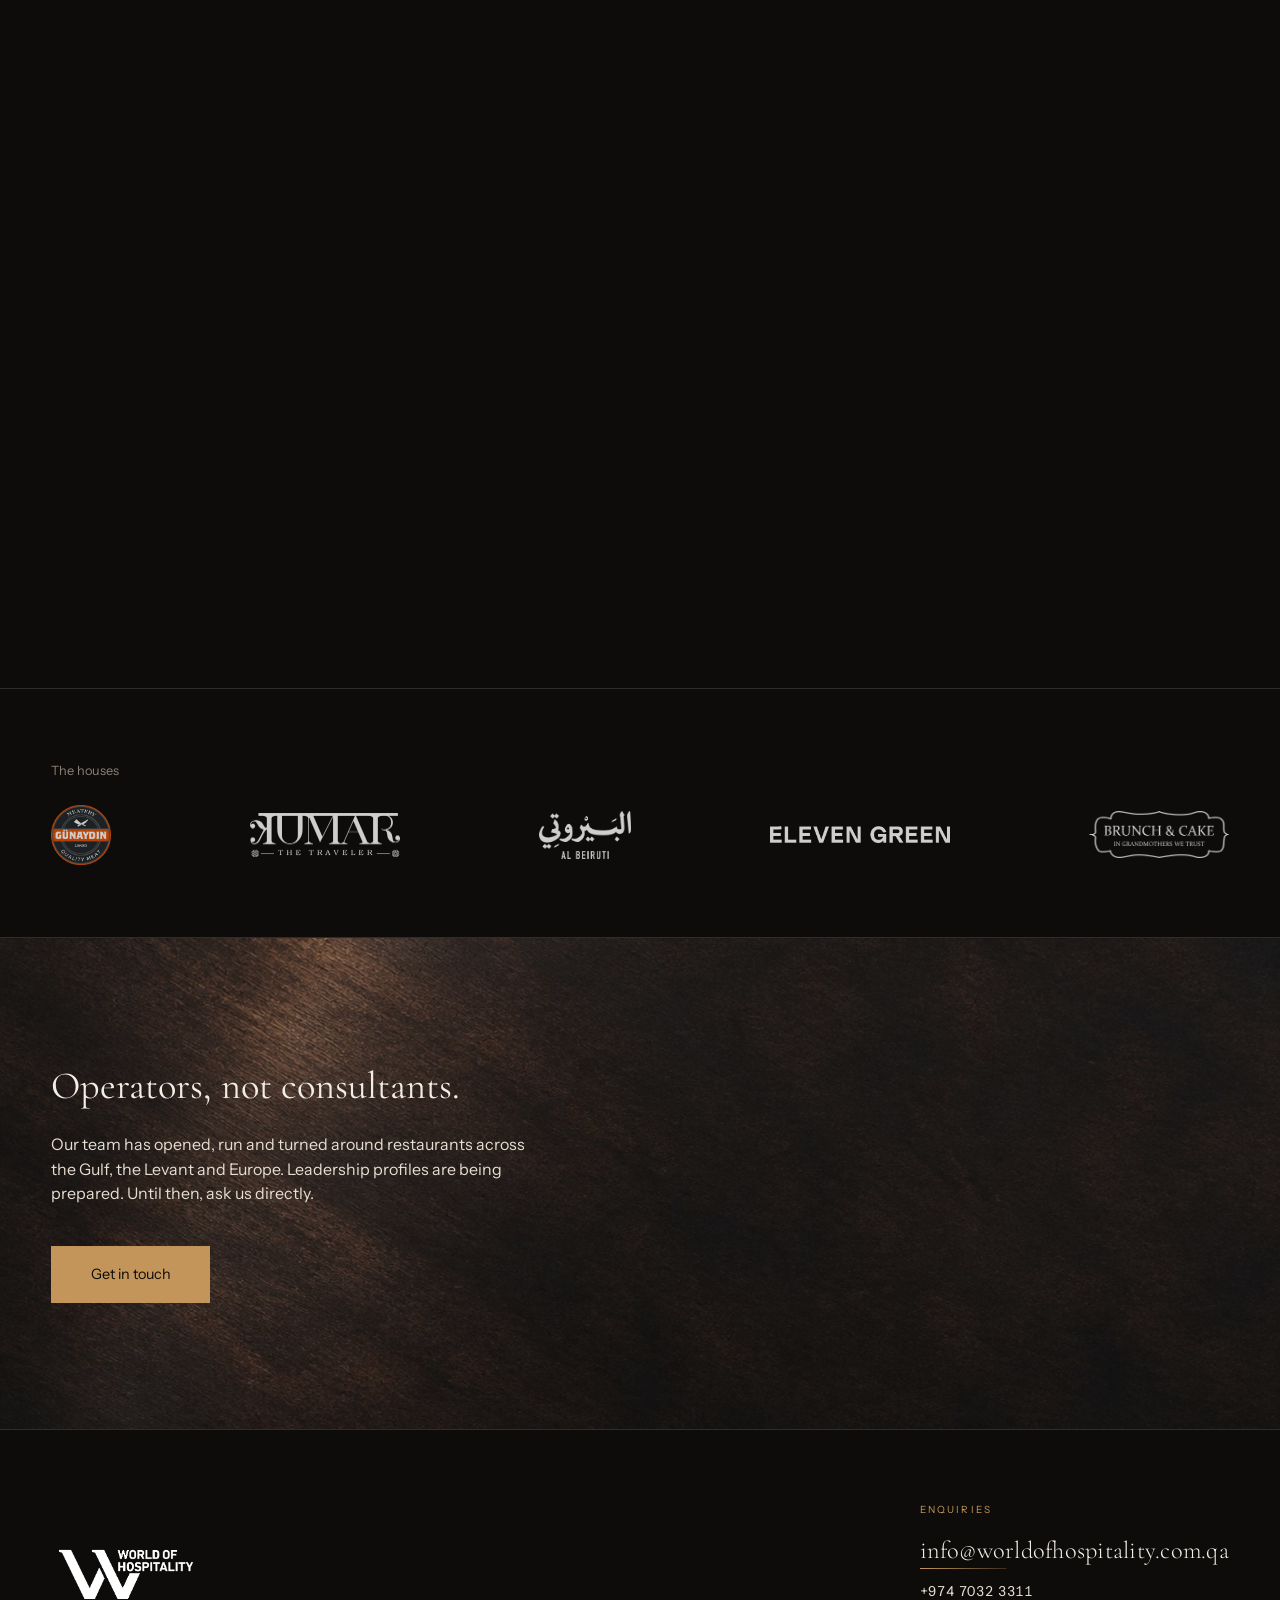
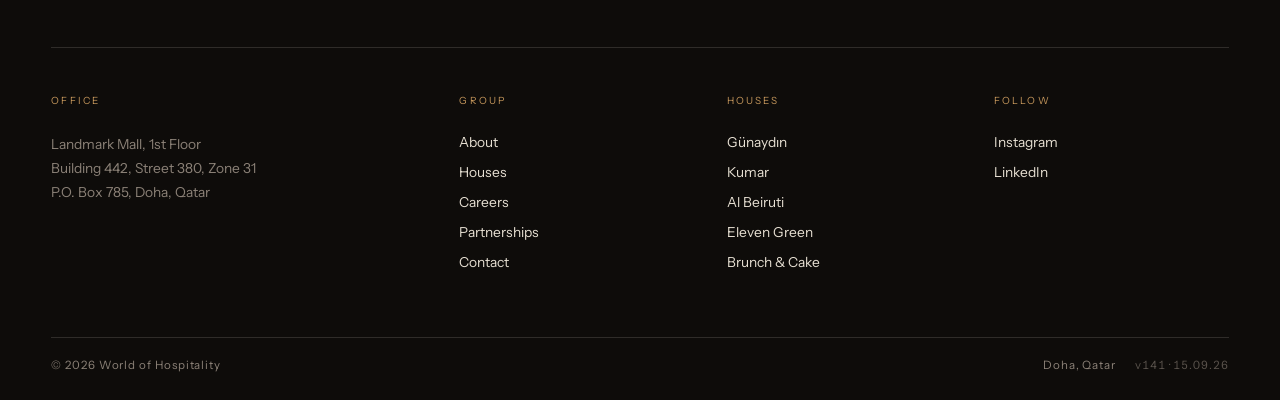
==== commit 9efbdde8: "Wide photography set in: Günaydın, Kumar, Eleven Green reel and galleries at 1920px. Günaydın and Ku" ====
--- a/about.html
+++ b/about.html
@@ -8,9 +8,9 @@
 <link rel="preconnect" href="https://fonts.googleapis.com">
 <link rel="preconnect" href="https://fonts.gstatic.com" crossorigin>
 <link rel="stylesheet" href="https://fonts.googleapis.com/css2?family=Cormorant+Garamond:ital,wght@0,300;0,400;0,500;1,300;1,400&family=Instrument+Sans:wght@400;500&display=swap">
-<link rel="stylesheet" href="css/home.css?v=140">
-<link rel="stylesheet" href="css/house.css?v=140">
-<link rel="stylesheet" href="css/pages.css?v=140">
+<link rel="stylesheet" href="css/home.css?v=141">
+<link rel="stylesheet" href="css/house.css?v=141">
+<link rel="stylesheet" href="css/pages.css?v=141">
 </head>
 <body class="is-loading house-page inner-page">
 
@@ -130,13 +130,13 @@
   </div>
   <div class="foot__bottom">
     <span>© <span data-year>2026</span> World of Hospitality</span>
-    <span class="foot__bottom-right">Doha, Qatar <span class="foot__ver">v140 · 14.09.26</span></span>
+    <span class="foot__bottom-right">Doha, Qatar <span class="foot__ver">v141 · 15.09.26</span></span>
   </div>
 </footer>
 
-<script src="js/vendor/gsap.min.js?v=140"></script>
-<script src="js/vendor/ScrollTrigger.min.js?v=140"></script>
-<script src="js/vendor/lenis.min.js?v=140"></script>
-<script src="js/site.js?v=140"></script>
+<script src="js/vendor/gsap.min.js?v=141"></script>
+<script src="js/vendor/ScrollTrigger.min.js?v=141"></script>
+<script src="js/vendor/lenis.min.js?v=141"></script>
+<script src="js/site.js?v=141"></script>
 </body>
 </html>
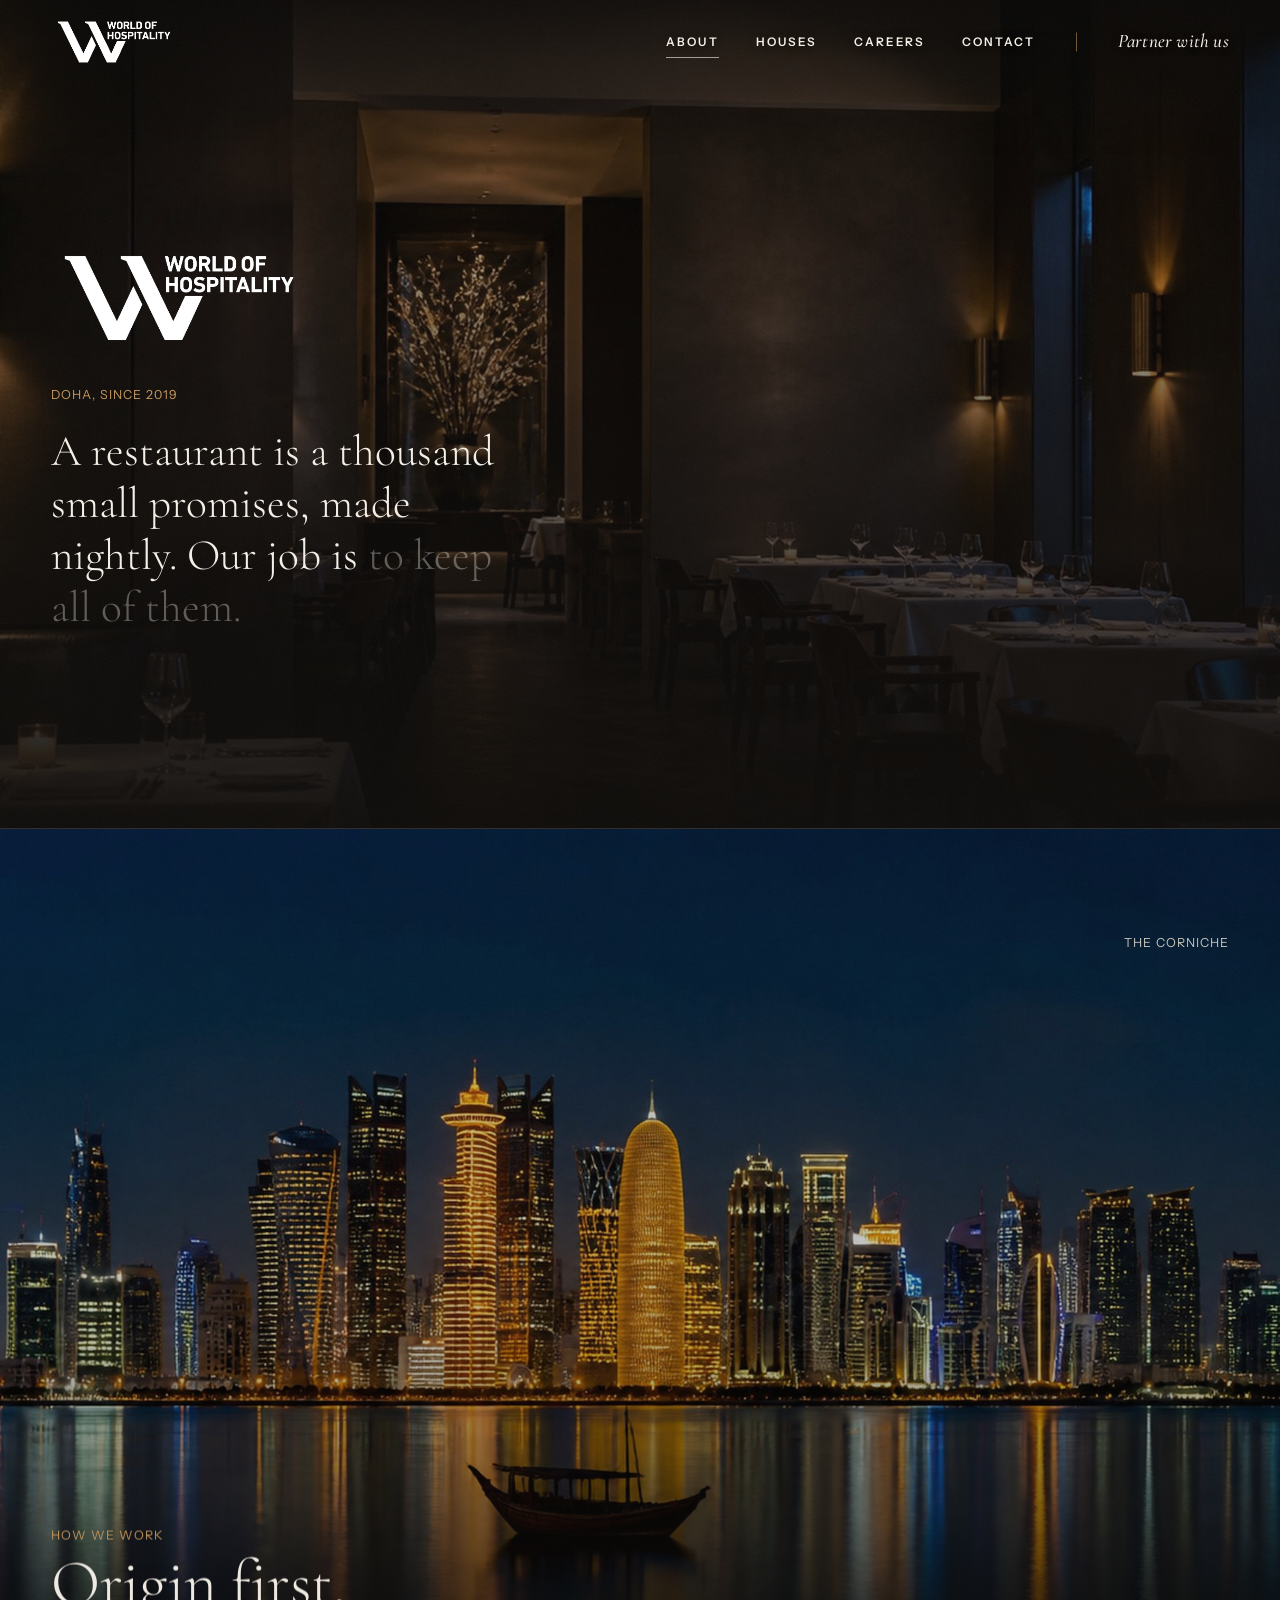
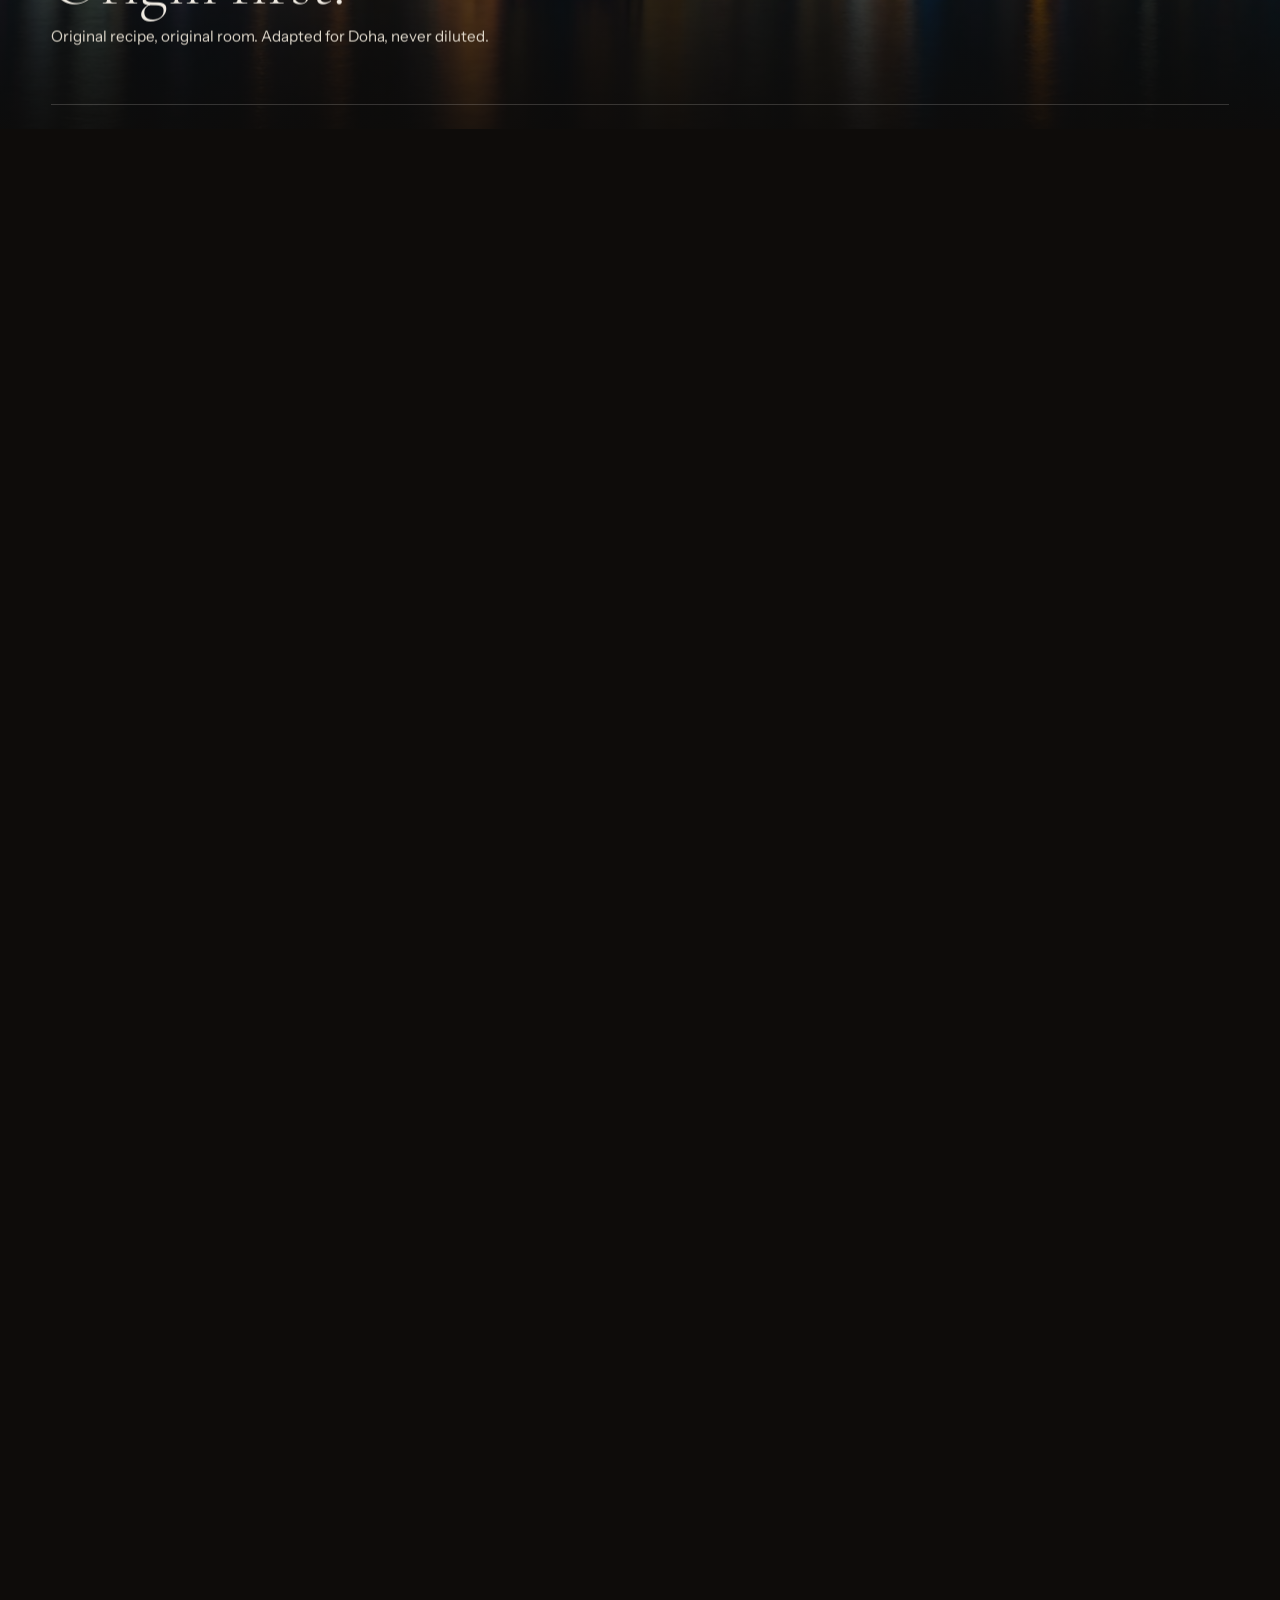
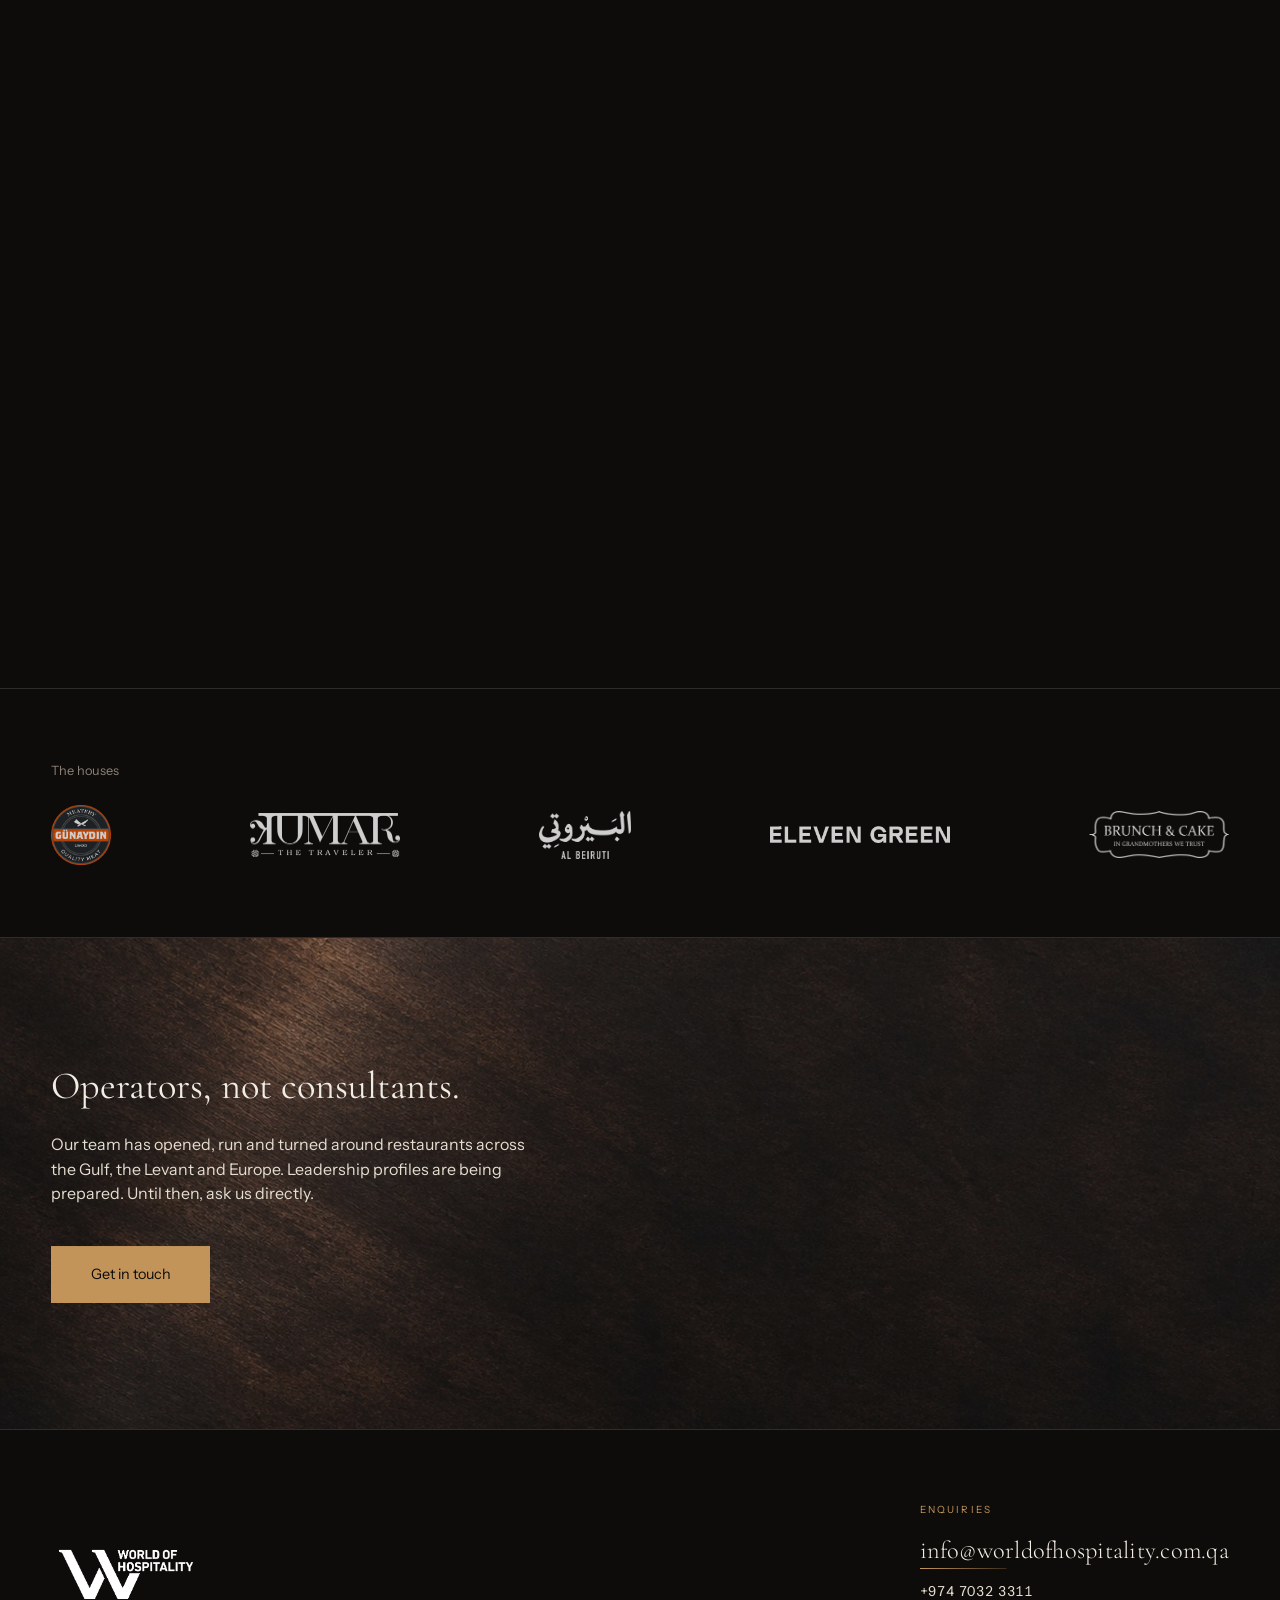
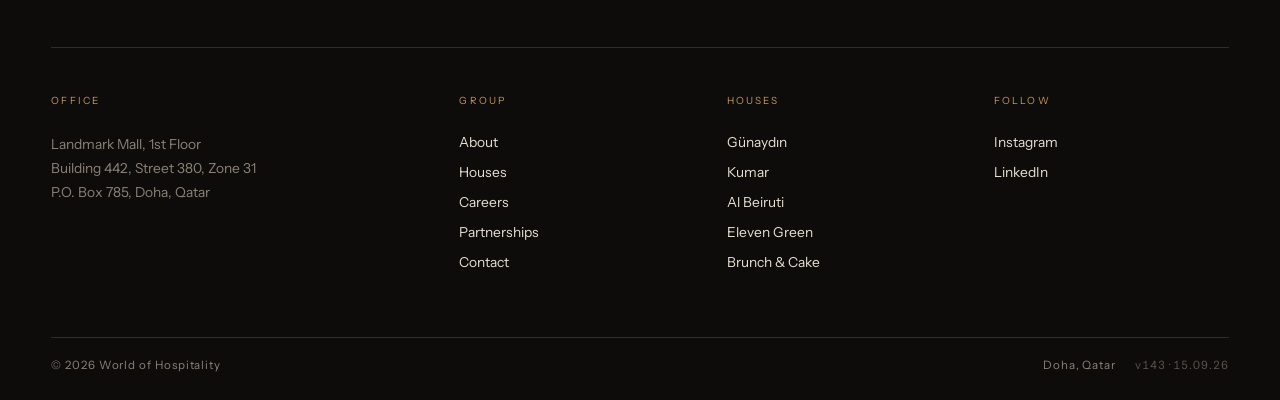
==== commit ff4c3641: "Wall panels: cuisine and short status only, live dot as separator (v143 · 15.09.26)" ====
--- a/about.html
+++ b/about.html
@@ -8,9 +8,9 @@
 <link rel="preconnect" href="https://fonts.googleapis.com">
 <link rel="preconnect" href="https://fonts.gstatic.com" crossorigin>
 <link rel="stylesheet" href="https://fonts.googleapis.com/css2?family=Cormorant+Garamond:ital,wght@0,300;0,400;0,500;1,300;1,400&family=Instrument+Sans:wght@400;500&display=swap">
-<link rel="stylesheet" href="css/home.css?v=141">
-<link rel="stylesheet" href="css/house.css?v=141">
-<link rel="stylesheet" href="css/pages.css?v=141">
+<link rel="stylesheet" href="css/home.css?v=143">
+<link rel="stylesheet" href="css/house.css?v=143">
+<link rel="stylesheet" href="css/pages.css?v=143">
 </head>
 <body class="is-loading house-page inner-page">
 
@@ -130,13 +130,13 @@
   </div>
   <div class="foot__bottom">
     <span>© <span data-year>2026</span> World of Hospitality</span>
-    <span class="foot__bottom-right">Doha, Qatar <span class="foot__ver">v141 · 15.09.26</span></span>
+    <span class="foot__bottom-right">Doha, Qatar <span class="foot__ver">v143 · 15.09.26</span></span>
   </div>
 </footer>
 
-<script src="js/vendor/gsap.min.js?v=141"></script>
-<script src="js/vendor/ScrollTrigger.min.js?v=141"></script>
-<script src="js/vendor/lenis.min.js?v=141"></script>
-<script src="js/site.js?v=141"></script>
+<script src="js/vendor/gsap.min.js?v=143"></script>
+<script src="js/vendor/ScrollTrigger.min.js?v=143"></script>
+<script src="js/vendor/lenis.min.js?v=143"></script>
+<script src="js/site.js?v=143"></script>
 </body>
 </html>
--- a/css/home.css
+++ b/css/home.css
@@ -355,7 +355,9 @@
 .foot__ver { margin-left: 1rem; color: var(--ash); opacity: 0.6; font-variant-numeric: tabular-nums; }
 
 /* ---------- Live dot (recording indicator) ---------- */
-.live { display: inline-flex; align-items: center; gap: 0.45em; white-space: nowrap; }
+.live { display: inline-flex; align-items: center; gap: 0.55em; white-space: nowrap; }
+.wall__meta .live { font-size: 0.72rem; letter-spacing: 0.16em; text-transform: uppercase; }
+.wall__meta .live i { margin: 0 0.15em; }
 .live i { position: relative; display: inline-block; width: 0.5em; height: 0.5em; border-radius: 50%; background: #d84a3a; box-shadow: 0 0 0 0 rgba(216,74,58,0.55); animation: liveDot 2.2s ease-out infinite; }
 .live i::after { content: ""; position: absolute; inset: -0.35em; border-radius: 50%; border: 1px solid rgba(216,74,58,0.5); opacity: 0; animation: liveRing 2.2s ease-out infinite; }
 .live--soon i { background: transparent; border: 1px solid rgba(244,239,230,0.7); box-shadow: none; animation: none; }
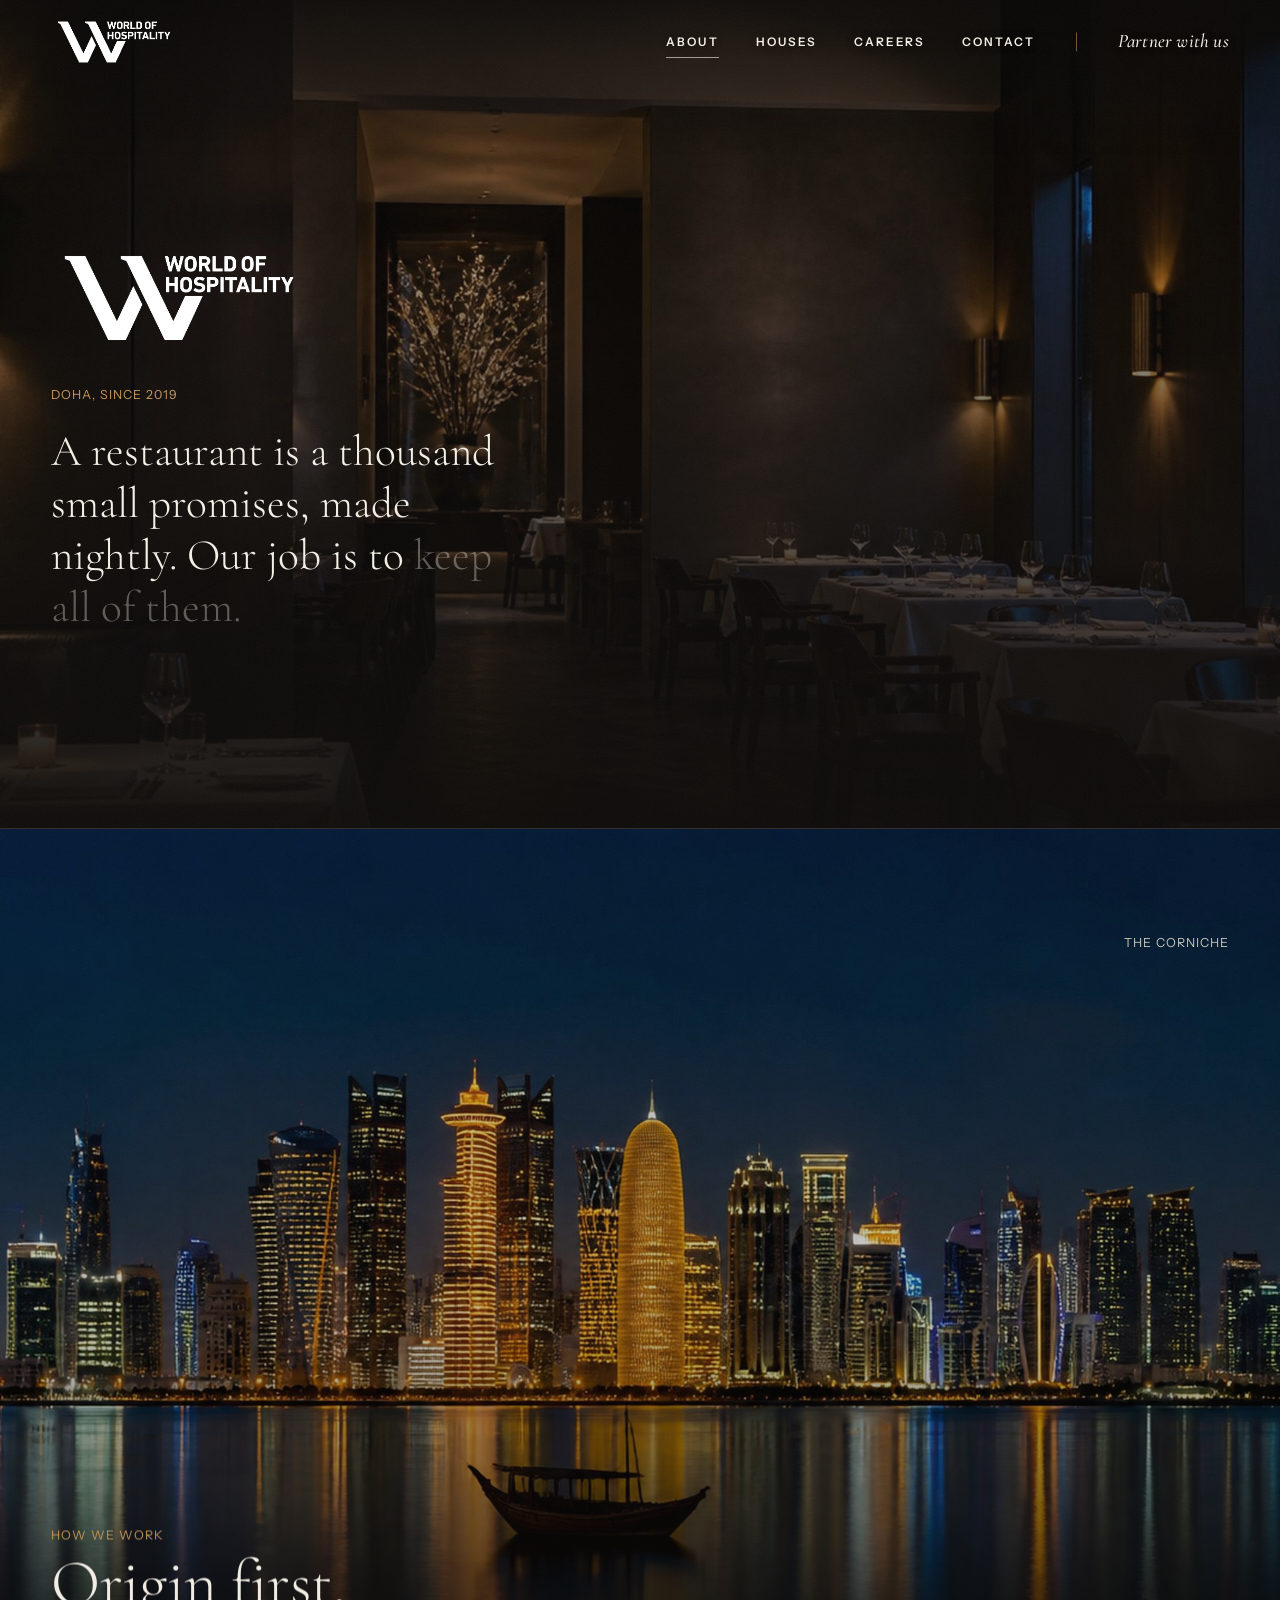
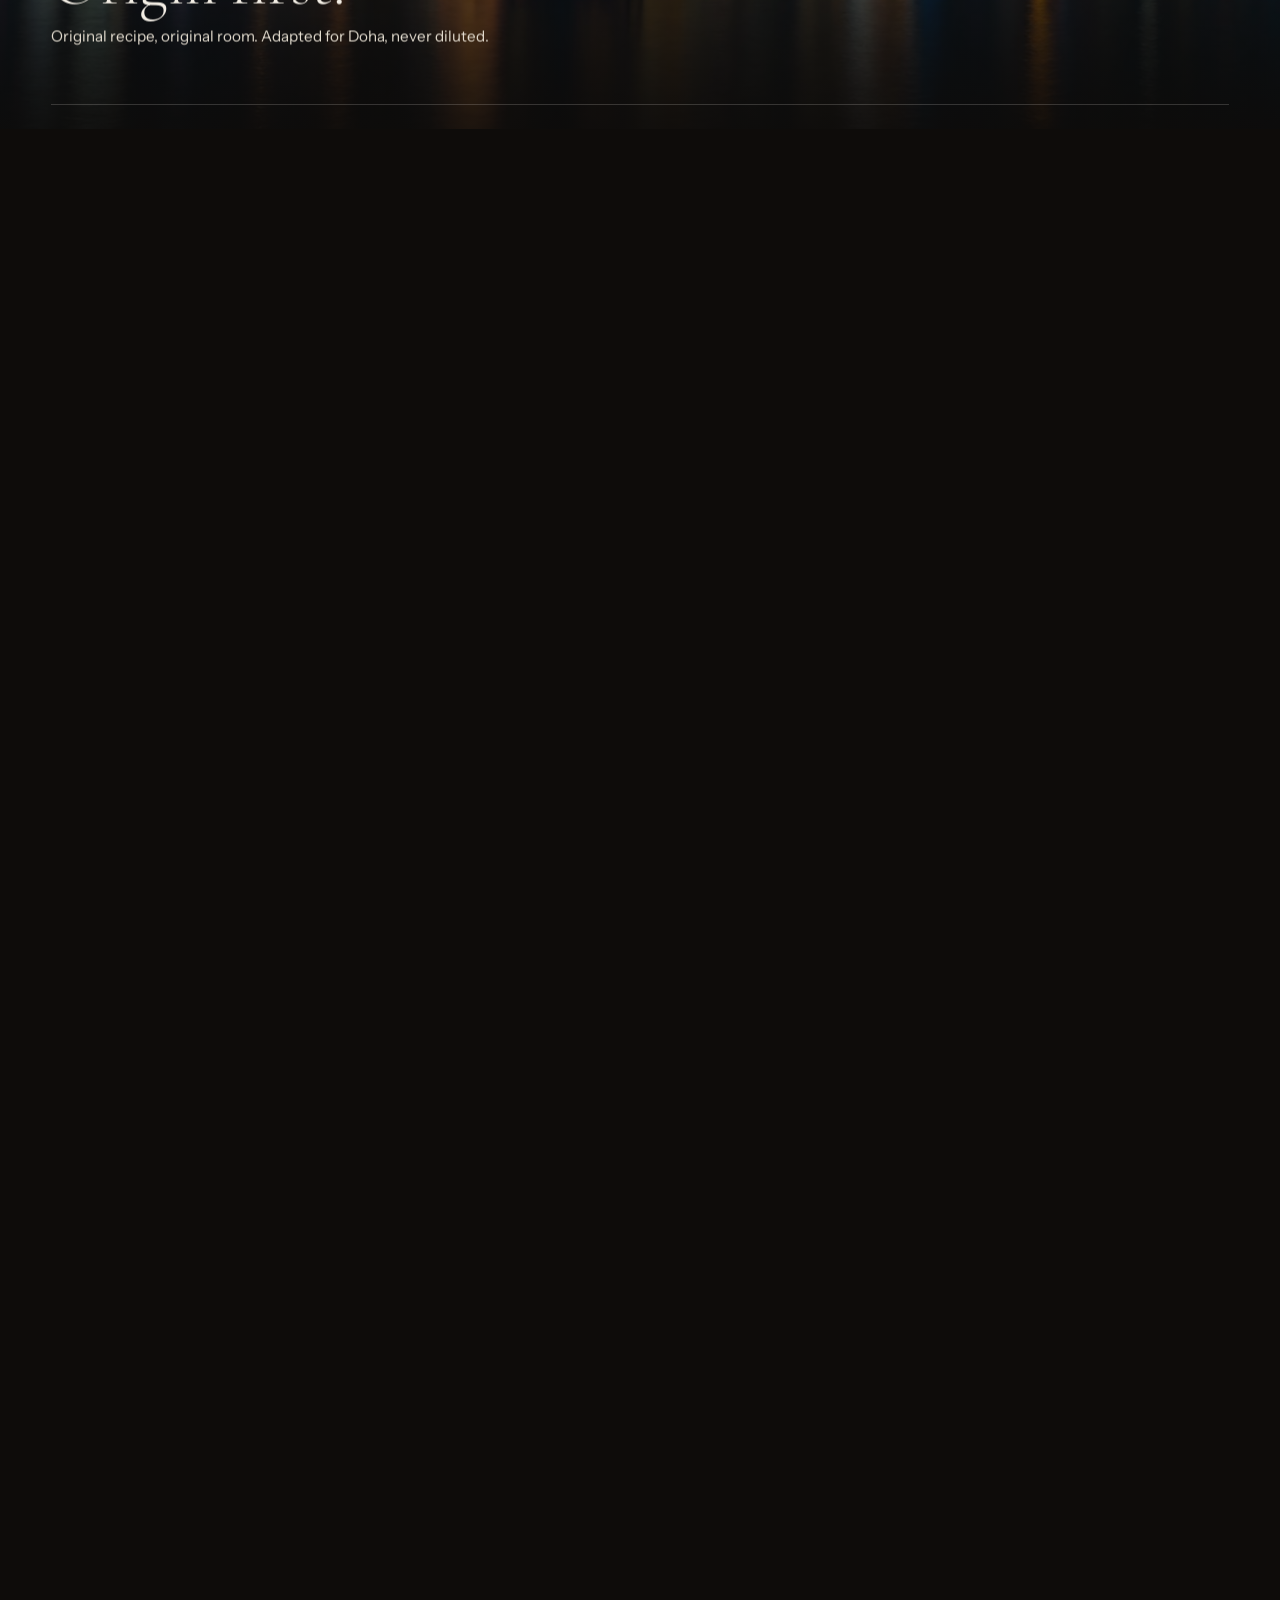
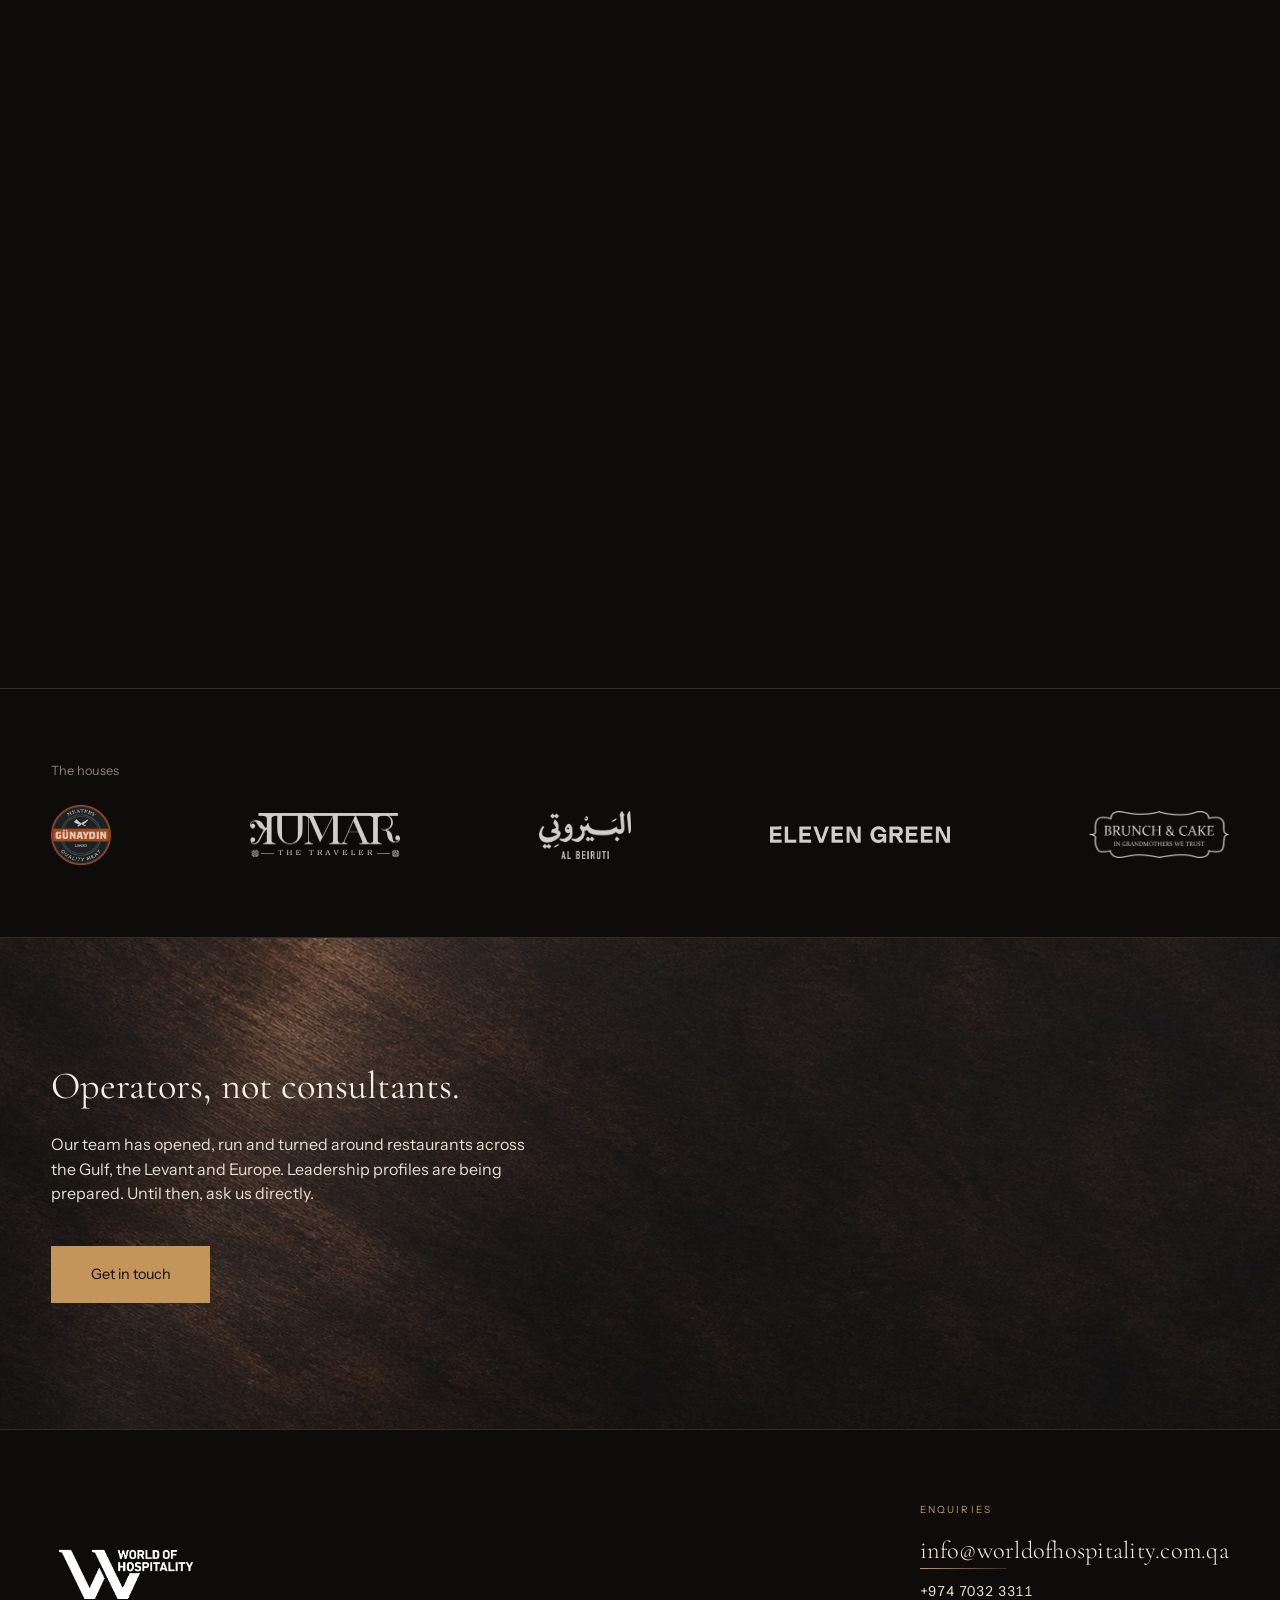
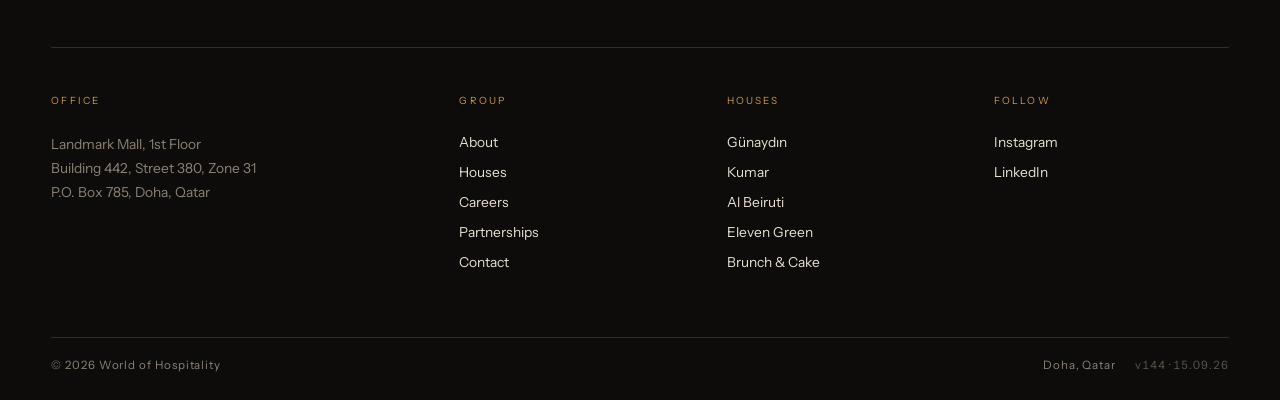
==== commit 98377f96: "Günaydın reel: T-bone extended to 16:9 with Higgsfield, portrait cut on phone (v144 · 15.09.26)" ====
--- a/about.html
+++ b/about.html
@@ -8,9 +8,9 @@
 <link rel="preconnect" href="https://fonts.googleapis.com">
 <link rel="preconnect" href="https://fonts.gstatic.com" crossorigin>
 <link rel="stylesheet" href="https://fonts.googleapis.com/css2?family=Cormorant+Garamond:ital,wght@0,300;0,400;0,500;1,300;1,400&family=Instrument+Sans:wght@400;500&display=swap">
-<link rel="stylesheet" href="css/home.css?v=143">
-<link rel="stylesheet" href="css/house.css?v=143">
-<link rel="stylesheet" href="css/pages.css?v=143">
+<link rel="stylesheet" href="css/home.css?v=144">
+<link rel="stylesheet" href="css/house.css?v=144">
+<link rel="stylesheet" href="css/pages.css?v=144">
 </head>
 <body class="is-loading house-page inner-page">
 
@@ -130,13 +130,13 @@
   </div>
   <div class="foot__bottom">
     <span>© <span data-year>2026</span> World of Hospitality</span>
-    <span class="foot__bottom-right">Doha, Qatar <span class="foot__ver">v143 · 15.09.26</span></span>
+    <span class="foot__bottom-right">Doha, Qatar <span class="foot__ver">v144 · 15.09.26</span></span>
   </div>
 </footer>
 
-<script src="js/vendor/gsap.min.js?v=143"></script>
-<script src="js/vendor/ScrollTrigger.min.js?v=143"></script>
-<script src="js/vendor/lenis.min.js?v=143"></script>
-<script src="js/site.js?v=143"></script>
+<script src="js/vendor/gsap.min.js?v=144"></script>
+<script src="js/vendor/ScrollTrigger.min.js?v=144"></script>
+<script src="js/vendor/lenis.min.js?v=144"></script>
+<script src="js/site.js?v=144"></script>
 </body>
 </html>
